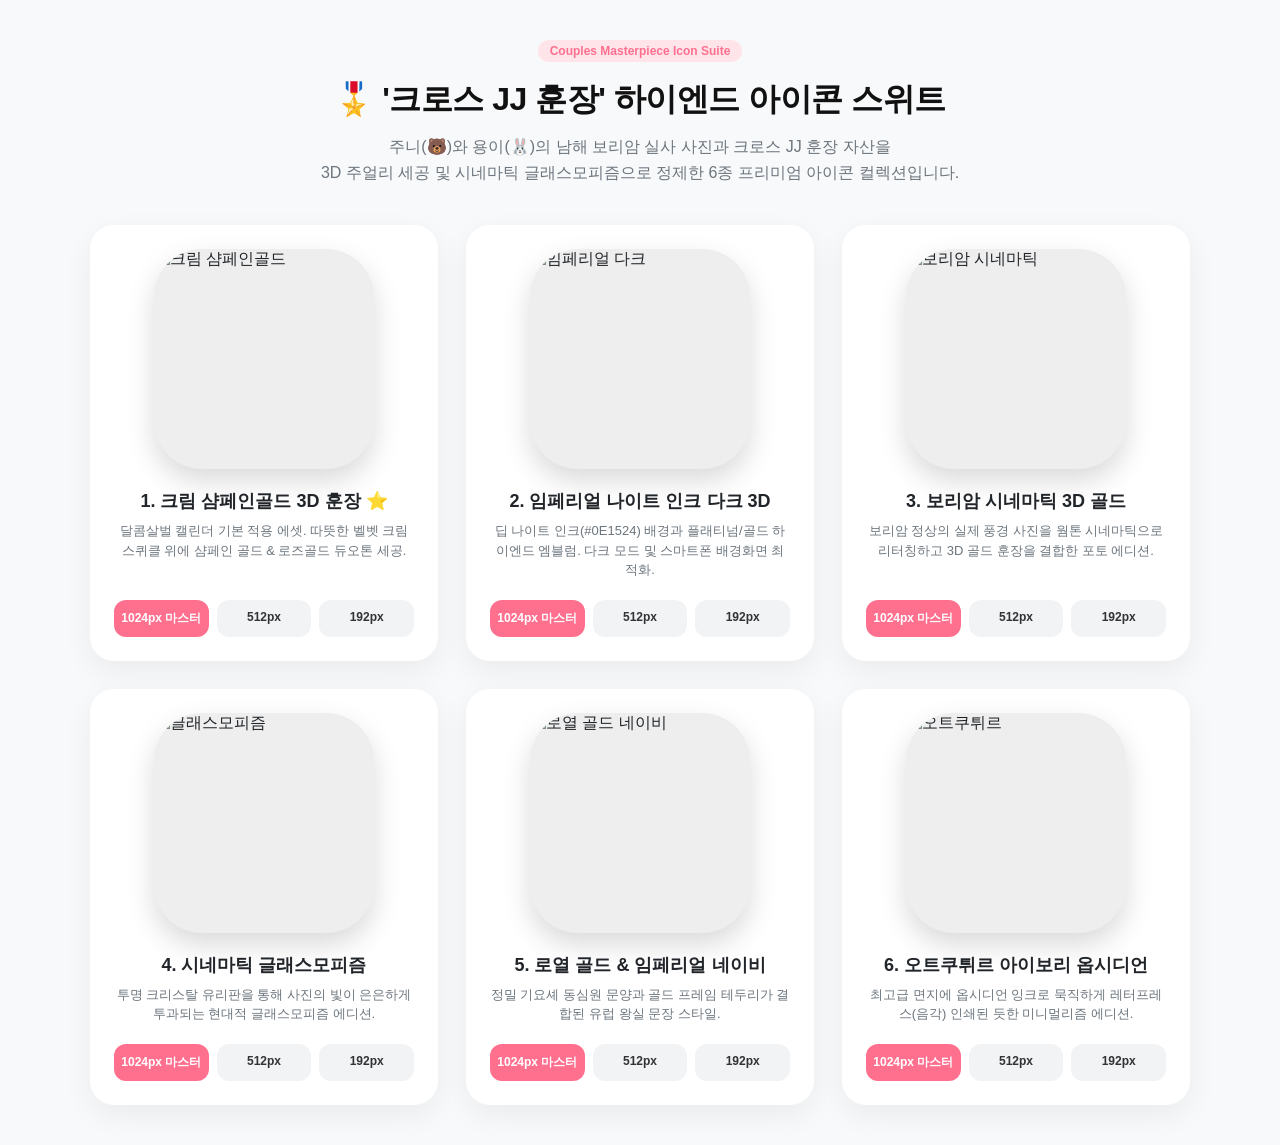
==== 아이콘_가이드_및_미리보기.html @ b45ea466 "feat: Add full curated icon suite download package and visual catalog" ====
<!DOCTYPE html>
<html lang="ko">
<head>
  <meta charset="UTF-8">
  <title>달콤살벌 캘린더 정제 아이콘 스위트 카탈로그</title>
  <style>
    :root {
      --bg: #F8F9FA;
      --card-bg: #FFFFFF;
      --text: #212529;
      --sub: #6C757D;
      --primary: #FF708F;
      --gold: #D4AF37;
    }
    * { box-sizing: border-box; margin: 0; padding: 0; }
    body {
      font-family: -apple-system, BlinkMacSystemFont, 'Segoe UI', Roboto, sans-serif;
      background: var(--bg);
      color: var(--text);
      padding: 40px 20px;
      display: flex;
      flex-direction: column;
      align-items: center;
    }
    .header {
      text-align: center;
      max-width: 800px;
      margin-bottom: 40px;
    }
    .header h1 {
      font-size: 32px;
      font-weight: 800;
      color: #111;
      margin-bottom: 12px;
      letter-spacing: -0.5px;
    }
    .header p {
      font-size: 16px;
      color: var(--sub);
      line-height: 1.6;
    }
    .badge {
      display: inline-block;
      background: #FFE4EA;
      color: var(--primary);
      font-size: 12px;
      font-weight: 700;
      padding: 4px 12px;
      border-radius: 20px;
      margin-bottom: 16px;
    }
    .grid {
      display: grid;
      grid-template-columns: repeat(auto-fit, minmax(320px, 1fr));
      gap: 28px;
      max-width: 1100px;
      width: 100%;
    }
    .card {
      background: var(--card-bg);
      border-radius: 24px;
      padding: 24px;
      box-shadow: 0 10px 30px rgba(0,0,0,0.06);
      display: flex;
      flex-direction: column;
      align-items: center;
      transition: transform 0.2s, box-shadow 0.2s;
    }
    .card:hover {
      transform: translateY(-4px);
      box-shadow: 0 16px 40px rgba(0,0,0,0.1);
    }
    .img-wrap {
      width: 220px;
      height: 220px;
      border-radius: 48px;
      overflow: hidden;
      margin-bottom: 20px;
      box-shadow: 0 12px 28px rgba(0,0,0,0.15);
      background: #eee;
    }
    .img-wrap img {
      width: 100%;
      height: 100%;
      object-fit: cover;
      display: block;
    }
    .card-title {
      font-size: 18px;
      font-weight: 700;
      margin-bottom: 8px;
      text-align: center;
    }
    .card-desc {
      font-size: 13px;
      color: var(--sub);
      text-align: center;
      line-height: 1.5;
      margin-bottom: 20px;
      flex: 1;
    }
    .download-btns {
      display: flex;
      gap: 8px;
      width: 100%;
    }
    .dl-btn {
      flex: 1;
      padding: 10px 0;
      border-radius: 12px;
      font-size: 12px;
      font-weight: 700;
      text-align: center;
      text-decoration: none;
      background: #F1F3F5;
      color: #333;
      transition: background 0.15s;
    }
    .dl-btn:hover {
      background: #E9ECEF;
    }
    .dl-btn.primary {
      background: var(--primary);
      color: white;
    }
    .dl-btn.primary:hover {
      background: #E64C6D;
    }
  </style>
</head>
<body>

  <div class="header">
    <span class="badge">Couples Masterpiece Icon Suite</span>
    <h1>🎖️ '크로스 JJ 훈장' 하이엔드 아이콘 스위트</h1>
    <p>주니(🐻)와 용이(🐰)의 남해 보리암 실사 사진과 크로스 JJ 훈장 자산을<br/>3D 주얼리 세공 및 시네마틱 글래스모피즘으로 정제한 6종 프리미엄 아이콘 컬렉션입니다.</p>
  </div>

  <div class="grid">
    <!-- Card 1 -->
    <div class="card">
      <div class="img-wrap">
        <img src="02_앱아이콘_512px/1_크림_샴페인골드_3D훈장_512.png" alt="크림 샴페인골드">
      </div>
      <div class="card-title">1. 크림 샴페인골드 3D 훈장 ⭐</div>
      <div class="card-desc">달콤살벌 캘린더 기본 적용 에셋. 따뜻한 벨벳 크림 스퀴클 위에 샴페인 골드 & 로즈골드 듀오톤 세공.</div>
      <div class="download-btns">
        <a class="dl-btn primary" href="01_마스터_1024px/1_크림_샴페인골드_3D훈장_1024.png" download>1024px 마스터</a>
        <a class="dl-btn" href="02_앱아이콘_512px/1_크림_샴페인골드_3D훈장_512.png" download>512px</a>
        <a class="dl-btn" href="03_모바일_파비콘_192px/1_크림_샴페인골드_3D훈장_192.png" download>192px</a>
      </div>
    </div>

    <!-- Card 2 -->
    <div class="card">
      <div class="img-wrap">
        <img src="02_앱아이콘_512px/2_임페리얼_다크_3D훈장_512.png" alt="임페리얼 다크">
      </div>
      <div class="card-title">2. 임페리얼 나이트 인크 다크 3D</div>
      <div class="card-desc">딥 나이트 인크(#0E1524) 배경과 플래티넘/골드 하이엔드 엠블럼. 다크 모드 및 스마트폰 배경화면 최적화.</div>
      <div class="download-btns">
        <a class="dl-btn primary" href="01_마스터_1024px/2_임페리얼_다크_3D훈장_1024.png" download>1024px 마스터</a>
        <a class="dl-btn" href="02_앱아이콘_512px/2_임페리얼_다크_3D훈장_512.png" download>512px</a>
        <a class="dl-btn" href="03_모바일_파비콘_192px/2_임페리얼_다크_3D훈장_192.png" download>192px</a>
      </div>
    </div>

    <!-- Card 3 -->
    <div class="card">
      <div class="img-wrap">
        <img src="02_앱아이콘_512px/3_보리암_시네마틱_3D골드_512.png" alt="보리암 시네마틱">
      </div>
      <div class="card-title">3. 보리암 시네마틱 3D 골드</div>
      <div class="card-desc">보리암 정상의 실제 풍경 사진을 웜톤 시네마틱으로 리터칭하고 3D 골드 훈장을 결합한 포토 에디션.</div>
      <div class="download-btns">
        <a class="dl-btn primary" href="01_마스터_1024px/3_보리암_시네마틱_3D골드_1024.png" download>1024px 마스터</a>
        <a class="dl-btn" href="02_앱아이콘_512px/3_보리암_시네마틱_3D골드_512.png" download>512px</a>
        <a class="dl-btn" href="03_모바일_파비콘_192px/3_보리암_시네마틱_3D골드_192.png" download>192px</a>
      </div>
    </div>

    <!-- Card 4 -->
    <div class="card">
      <div class="img-wrap">
        <img src="02_앱아이콘_512px/4_시네마틱_글래스모피즘_512.png" alt="글래스모피즘">
      </div>
      <div class="card-title">4. 시네마틱 글래스모피즘</div>
      <div class="card-desc">투명 크리스탈 유리판을 통해 사진의 빛이 은은하게 투과되는 현대적 글래스모피즘 에디션.</div>
      <div class="download-btns">
        <a class="dl-btn primary" href="01_마스터_1024px/4_시네마틱_글래스모피즘_1024.png" download>1024px 마스터</a>
        <a class="dl-btn" href="02_앱아이콘_512px/4_시네마틱_글래스모피즘_512.png" download>512px</a>
        <a class="dl-btn" href="03_모바일_파비콘_192px/4_시네마틱_글래스모피즘_192.png" download>192px</a>
      </div>
    </div>

    <!-- Card 5 -->
    <div class="card">
      <div class="img-wrap">
        <img src="02_앱아이콘_512px/5_로열_골드_임페리얼네이비_512.png" alt="로열 골드 네이비">
      </div>
      <div class="card-title">5. 로열 골드 & 임페리얼 네이비</div>
      <div class="card-desc">정밀 기요셰 동심원 문양과 골드 프레임 테두리가 결합된 유럽 왕실 문장 스타일.</div>
      <div class="download-btns">
        <a class="dl-btn primary" href="01_마스터_1024px/5_로열_골드_임페리얼네이비_1024.png" download>1024px 마스터</a>
        <a class="dl-btn" href="02_앱아이콘_512px/5_로열_골드_임페리얼네이비_512.png" download>512px</a>
        <a class="dl-btn" href="03_모바일_파비콘_192px/5_로열_골드_임페리얼네이비_192.png" download>192px</a>
      </div>
    </div>

    <!-- Card 6 -->
    <div class="card">
      <div class="img-wrap">
        <img src="02_앱아이콘_512px/6_오트쿠튀르_아이보리_옵시디언_512.png" alt="오트쿠튀르">
      </div>
      <div class="card-title">6. 오트쿠튀르 아이보리 옵시디언</div>
      <div class="card-desc">최고급 면지에 옵시디언 잉크로 묵직하게 레터프레스(음각) 인쇄된 듯한 미니멀리즘 에디션.</div>
      <div class="download-btns">
        <a class="dl-btn primary" href="01_마스터_1024px/6_오트쿠튀르_아이보리_옵시디언_1024.png" download>1024px 마스터</a>
        <a class="dl-btn" href="02_앱아이콘_512px/6_오트쿠튀르_아이보리_옵시디언_512.png" download>512px</a>
        <a class="dl-btn" href="03_모바일_파비콘_192px/6_오트쿠튀르_아이보리_옵시디언_192.png" download>192px</a>
      </div>
    </div>
  </div>

</body>
</html>
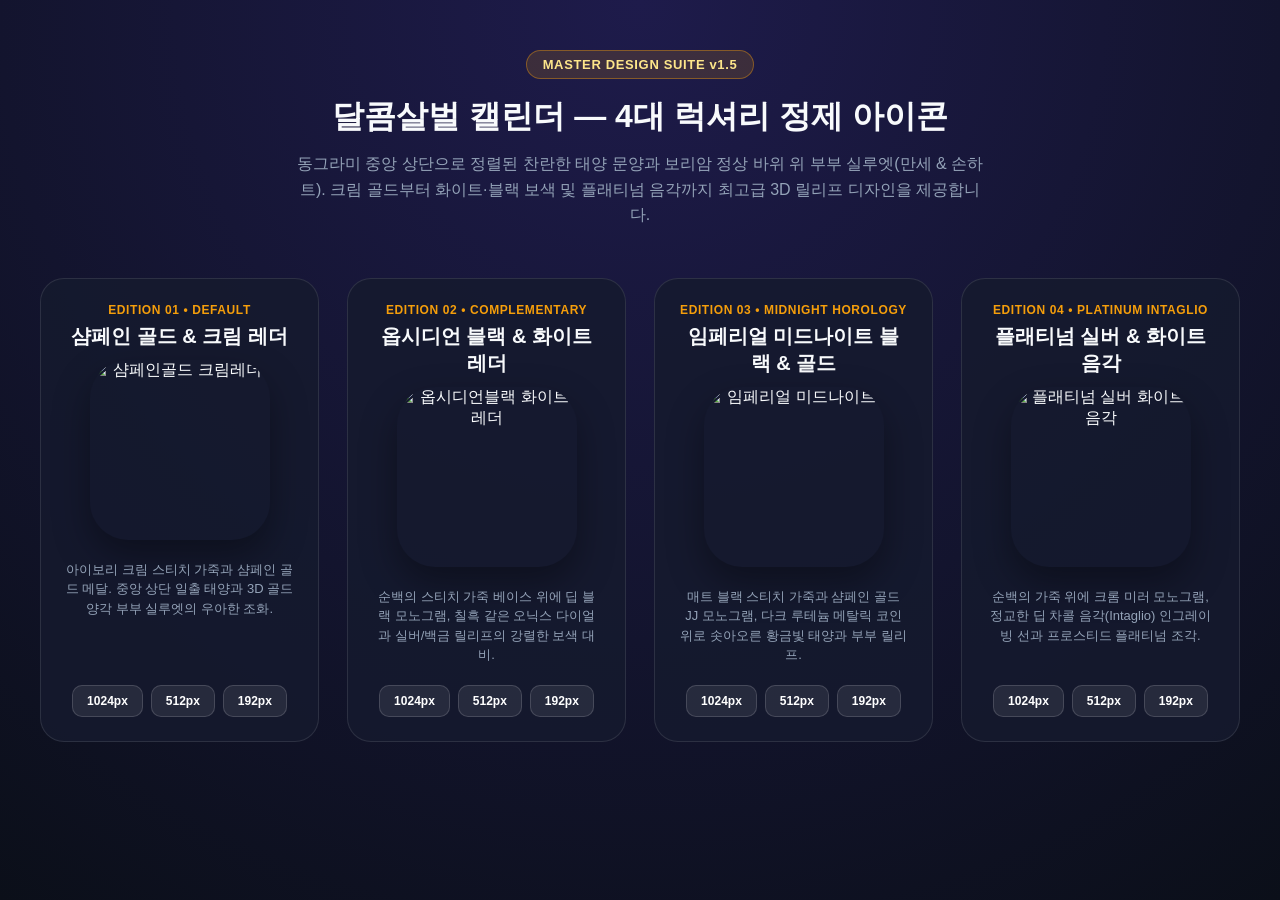
==== commit 7e7572a8: "feat: Add Spouse Latest Note Alert Card on main calendar view with 1-click role toggler and quick re" ====
--- a/아이콘_가이드_및_미리보기.html
+++ b/아이콘_가이드_및_미리보기.html
@@ -2,225 +2,153 @@
 <html lang="ko">
 <head>
   <meta charset="UTF-8">
-  <title>달콤살벌 캘린더 정제 아이콘 스위트 카탈로그</title>
+  <meta name="viewport" content="width=device-width, initial-scale=1.0">
+  <title>달콤살벌 캘린더 — 3D 럭셔리 정제 아이콘 컬렉션 (v1.5 중앙태양 & 보색 에디션)</title>
   <style>
     :root {
-      --bg: #F8F9FA;
-      --card-bg: #FFFFFF;
-      --text: #212529;
-      --sub: #6C757D;
-      --primary: #FF708F;
-      --gold: #D4AF37;
+      --bg: #0B0F19;
+      --card-bg: rgba(22, 27, 46, 0.85);
+      --text: #F8FAFC;
+      --sub: #94A3B8;
+      --gold: #F59E0B;
+      --gold-light: #FDE68A;
+      --border: rgba(255, 255, 255, 0.1);
     }
     * { box-sizing: border-box; margin: 0; padding: 0; }
     body {
-      font-family: -apple-system, BlinkMacSystemFont, 'Segoe UI', Roboto, sans-serif;
-      background: var(--bg);
+      font-family: -apple-system, BlinkMacSystemFont, 'Pretendard', sans-serif;
+      background: radial-gradient(circle at top, #1E1B4B 0%, #0B0F19 100%);
       color: var(--text);
-      padding: 40px 20px;
+      padding: 50px 20px;
+      min-height: 100vh;
+    }
+    .container { max-width: 1200px; margin: 0 auto; }
+    header { text-align: center; margin-bottom: 50px; }
+    .badge {
+      display: inline-block;
+      padding: 6px 16px;
+      background: rgba(245, 158, 11, 0.15);
+      border: 1px solid rgba(245, 158, 11, 0.4);
+      color: var(--gold-light);
+      border-radius: 9999px;
+      font-size: 13px;
+      font-weight: 700;
+      letter-spacing: 0.05em;
+      margin-bottom: 16px;
+    }
+    h1 { font-size: 32px; font-weight: 800; margin-bottom: 12px; }
+    p.desc { font-size: 16px; color: var(--sub); max-width: 700px; margin: 0 auto; line-height: 1.6; }
+    .grid {
+      display: grid;
+      grid-template-columns: repeat(auto-fit, minmax(270px, 1fr));
+      gap: 28px;
+    }
+    .card {
+      background: var(--card-bg);
+      border: 1px solid var(--border);
+      border-radius: 24px;
+      padding: 24px;
+      text-align: center;
+      transition: transform 0.3s cubic-bezier(0.16, 1, 0.3, 1), box-shadow 0.3s;
       display: flex;
       flex-direction: column;
       align-items: center;
     }
-    .header {
-      text-align: center;
-      max-width: 800px;
-      margin-bottom: 40px;
+    .card:hover {
+      transform: translateY(-8px);
+      box-shadow: 0 20px 40px rgba(0, 0, 0, 0.5);
+      border-color: rgba(245, 158, 11, 0.4);
     }
-    .header h1 {
-      font-size: 32px;
-      font-weight: 800;
-      color: #111;
-      margin-bottom: 12px;
-      letter-spacing: -0.5px;
+    .icon-preview {
+      width: 180px;
+      height: 180px;
+      border-radius: 38px;
+      box-shadow: 0 16px 36px rgba(0,0,0,0.35);
+      margin-bottom: 20px;
+      object-fit: cover;
     }
-    .header p {
-      font-size: 16px;
-      color: var(--sub);
-      line-height: 1.6;
-    }
-    .badge {
-      display: inline-block;
-      background: #FFE4EA;
-      color: var(--primary);
+    .edition-tag {
       font-size: 12px;
       font-weight: 700;
-      padding: 4px 12px;
-      border-radius: 20px;
-      margin-bottom: 16px;
+      color: var(--gold);
+      text-transform: uppercase;
+      letter-spacing: 0.05em;
+      margin-bottom: 6px;
     }
-    .grid {
-      display: grid;
-      grid-template-columns: repeat(auto-fit, minmax(320px, 1fr));
-      gap: 28px;
-      max-width: 1100px;
-      width: 100%;
+    .edition-title { font-size: 20px; font-weight: 700; margin-bottom: 10px; }
+    .edition-desc { font-size: 13px; color: var(--sub); line-height: 1.5; margin-bottom: 20px; flex-grow: 1; }
+    .download-group { display: flex; gap: 8px; width: 100%; justify-content: center; flex-wrap: wrap; }
+    .dl-btn {
+      padding: 8px 14px;
+      background: rgba(255, 255, 255, 0.08);
+      border: 1px solid rgba(255, 255, 255, 0.15);
+      color: #FFF;
+      border-radius: 10px;
+      font-size: 12px;
+      font-weight: 600;
+      text-decoration: none;
+      transition: background 0.2s;
     }
-    .card {
-      background: var(--card-bg);
-      border-radius: 24px;
-      padding: 24px;
-      box-shadow: 0 10px 30px rgba(0,0,0,0.06);
-      display: flex;
-      flex-direction: column;
-      align-items: center;
-      transition: transform 0.2s, box-shadow 0.2s;
-    }
-    .card:hover {
-      transform: translateY(-4px);
-      box-shadow: 0 16px 40px rgba(0,0,0,0.1);
-    }
-    .img-wrap {
-      width: 220px;
-      height: 220px;
-      border-radius: 48px;
-      overflow: hidden;
-      margin-bottom: 20px;
-      box-shadow: 0 12px 28px rgba(0,0,0,0.15);
-      background: #eee;
-    }
-    .img-wrap img {
-      width: 100%;
-      height: 100%;
-      object-fit: cover;
-      display: block;
-    }
-    .card-title {
-      font-size: 18px;
-      font-weight: 700;
-      margin-bottom: 8px;
-      text-align: center;
-    }
-    .card-desc {
-      font-size: 13px;
-      color: var(--sub);
-      text-align: center;
-      line-height: 1.5;
-      margin-bottom: 20px;
-      flex: 1;
-    }
-    .download-btns {
-      display: flex;
-      gap: 8px;
-      width: 100%;
-    }
-    .dl-btn {
-      flex: 1;
-      padding: 10px 0;
-      border-radius: 12px;
-      font-size: 12px;
-      font-weight: 700;
-      text-align: center;
-      text-decoration: none;
-      background: #F1F3F5;
-      color: #333;
-      transition: background 0.15s;
-    }
-    .dl-btn:hover {
-      background: #E9ECEF;
-    }
-    .dl-btn.primary {
-      background: var(--primary);
-      color: white;
-    }
-    .dl-btn.primary:hover {
-      background: #E64C6D;
-    }
+    .dl-btn:hover { background: rgba(245, 158, 11, 0.3); border-color: var(--gold); }
   </style>
 </head>
 <body>
+  <div class="container">
+    <header>
+      <div class="badge">MASTER DESIGN SUITE v1.5</div>
+      <h1>달콤살벌 캘린더 — 4대 럭셔리 정제 아이콘</h1>
+      <p class="desc">동그라미 중앙 상단으로 정렬된 찬란한 태양 문양과 보리암 정상 바위 위 부부 실루엣(만세 & 손하트). 크림 골드부터 화이트·블랙 보색 및 플래티넘 음각까지 최고급 3D 릴리프 디자인을 제공합니다.</p>
+    </header>
+    
+    <div class="grid">
+      <div class="card">
+        <div class="edition-tag">EDITION 01 • DEFAULT</div>
+        <h2 class="edition-title">샴페인 골드 & 크림 레더</h2>
+        <img class="icon-preview" src="02_앱아이콘_512px/1_샴페인골드_크림레더_중앙태양_512.png" alt="샴페인골드 크림레더">
+        <p class="edition-desc">아이보리 크림 스티치 가죽과 샴페인 골드 메달. 중앙 상단 일출 태양과 3D 골드 양각 부부 실루엣의 우아한 조화.</p>
+        <div class="download-group">
+          <a class="dl-btn" href="01_마스터_1024px/1_샴페인골드_크림레더_중앙태양_1024.png" download>1024px</a>
+          <a class="dl-btn" href="02_앱아이콘_512px/1_샴페인골드_크림레더_중앙태양_512.png" download>512px</a>
+          <a class="dl-btn" href="03_모바일_파비콘_192px/1_샴페인골드_크림레더_중앙태양_192.png" download>192px</a>
+        </div>
+      </div>
 
-  <div class="header">
-    <span class="badge">Couples Masterpiece Icon Suite</span>
-    <h1>🎖️ '크로스 JJ 훈장' 하이엔드 아이콘 스위트</h1>
-    <p>주니(🐻)와 용이(🐰)의 남해 보리암 실사 사진과 크로스 JJ 훈장 자산을<br/>3D 주얼리 세공 및 시네마틱 글래스모피즘으로 정제한 6종 프리미엄 아이콘 컬렉션입니다.</p>
-  </div>
+      <div class="card">
+        <div class="edition-tag">EDITION 02 • COMPLEMENTARY</div>
+        <h2 class="edition-title">옵시디언 블랙 & 화이트 레더</h2>
+        <img class="icon-preview" src="02_앱아이콘_512px/2_옵시디언블랙_화이트레더_보색_512.png" alt="옵시디언블랙 화이트레더">
+        <p class="edition-desc">순백의 스티치 가죽 베이스 위에 딥 블랙 모노그램, 칠흑 같은 오닉스 다이얼과 실버/백금 릴리프의 강렬한 보색 대비.</p>
+        <div class="download-group">
+          <a class="dl-btn" href="01_마스터_1024px/2_옵시디언블랙_화이트레더_보색_1024.png" download>1024px</a>
+          <a class="dl-btn" href="02_앱아이콘_512px/2_옵시디언블랙_화이트레더_보색_512.png" download>512px</a>
+          <a class="dl-btn" href="03_모바일_파비콘_192px/2_옵시디언블랙_화이트레더_보색_192.png" download>192px</a>
+        </div>
+      </div>
 
-  <div class="grid">
-    <!-- Card 1 -->
-    <div class="card">
-      <div class="img-wrap">
-        <img src="02_앱아이콘_512px/1_크림_샴페인골드_3D훈장_512.png" alt="크림 샴페인골드">
+      <div class="card">
+        <div class="edition-tag">EDITION 03 • MIDNIGHT HOROLOGY</div>
+        <h2 class="edition-title">임페리얼 미드나이트 블랙 & 골드</h2>
+        <img class="icon-preview" src="02_앱아이콘_512px/3_임페리얼미드나이트_블랙골드_512.png" alt="임페리얼 미드나이트">
+        <p class="edition-desc">매트 블랙 스티치 가죽과 샴페인 골드 JJ 모노그램, 다크 루테늄 메탈릭 코인 위로 솟아오른 황금빛 태양과 부부 릴리프.</p>
+        <div class="download-group">
+          <a class="dl-btn" href="01_마스터_1024px/3_임페리얼미드나이트_블랙골드_1024.png" download>1024px</a>
+          <a class="dl-btn" href="02_앱아이콘_512px/3_임페리얼미드나이트_블랙골드_512.png" download>512px</a>
+          <a class="dl-btn" href="03_모바일_파비콘_192px/3_임페리얼미드나이트_블랙골드_192.png" download>192px</a>
+        </div>
       </div>
-      <div class="card-title">1. 크림 샴페인골드 3D 훈장 ⭐</div>
-      <div class="card-desc">달콤살벌 캘린더 기본 적용 에셋. 따뜻한 벨벳 크림 스퀴클 위에 샴페인 골드 & 로즈골드 듀오톤 세공.</div>
-      <div class="download-btns">
-        <a class="dl-btn primary" href="01_마스터_1024px/1_크림_샴페인골드_3D훈장_1024.png" download>1024px 마스터</a>
-        <a class="dl-btn" href="02_앱아이콘_512px/1_크림_샴페인골드_3D훈장_512.png" download>512px</a>
-        <a class="dl-btn" href="03_모바일_파비콘_192px/1_크림_샴페인골드_3D훈장_192.png" download>192px</a>
-      </div>
-    </div>
 
-    <!-- Card 2 -->
-    <div class="card">
-      <div class="img-wrap">
-        <img src="02_앱아이콘_512px/2_임페리얼_다크_3D훈장_512.png" alt="임페리얼 다크">
-      </div>
-      <div class="card-title">2. 임페리얼 나이트 인크 다크 3D</div>
-      <div class="card-desc">딥 나이트 인크(#0E1524) 배경과 플래티넘/골드 하이엔드 엠블럼. 다크 모드 및 스마트폰 배경화면 최적화.</div>
-      <div class="download-btns">
-        <a class="dl-btn primary" href="01_마스터_1024px/2_임페리얼_다크_3D훈장_1024.png" download>1024px 마스터</a>
-        <a class="dl-btn" href="02_앱아이콘_512px/2_임페리얼_다크_3D훈장_512.png" download>512px</a>
-        <a class="dl-btn" href="03_모바일_파비콘_192px/2_임페리얼_다크_3D훈장_192.png" download>192px</a>
-      </div>
-    </div>
-
-    <!-- Card 3 -->
-    <div class="card">
-      <div class="img-wrap">
-        <img src="02_앱아이콘_512px/3_보리암_시네마틱_3D골드_512.png" alt="보리암 시네마틱">
-      </div>
-      <div class="card-title">3. 보리암 시네마틱 3D 골드</div>
-      <div class="card-desc">보리암 정상의 실제 풍경 사진을 웜톤 시네마틱으로 리터칭하고 3D 골드 훈장을 결합한 포토 에디션.</div>
-      <div class="download-btns">
-        <a class="dl-btn primary" href="01_마스터_1024px/3_보리암_시네마틱_3D골드_1024.png" download>1024px 마스터</a>
-        <a class="dl-btn" href="02_앱아이콘_512px/3_보리암_시네마틱_3D골드_512.png" download>512px</a>
-        <a class="dl-btn" href="03_모바일_파비콘_192px/3_보리암_시네마틱_3D골드_192.png" download>192px</a>
-      </div>
-    </div>
-
-    <!-- Card 4 -->
-    <div class="card">
-      <div class="img-wrap">
-        <img src="02_앱아이콘_512px/4_시네마틱_글래스모피즘_512.png" alt="글래스모피즘">
-      </div>
-      <div class="card-title">4. 시네마틱 글래스모피즘</div>
-      <div class="card-desc">투명 크리스탈 유리판을 통해 사진의 빛이 은은하게 투과되는 현대적 글래스모피즘 에디션.</div>
-      <div class="download-btns">
-        <a class="dl-btn primary" href="01_마스터_1024px/4_시네마틱_글래스모피즘_1024.png" download>1024px 마스터</a>
-        <a class="dl-btn" href="02_앱아이콘_512px/4_시네마틱_글래스모피즘_512.png" download>512px</a>
-        <a class="dl-btn" href="03_모바일_파비콘_192px/4_시네마틱_글래스모피즘_192.png" download>192px</a>
-      </div>
-    </div>
-
-    <!-- Card 5 -->
-    <div class="card">
-      <div class="img-wrap">
-        <img src="02_앱아이콘_512px/5_로열_골드_임페리얼네이비_512.png" alt="로열 골드 네이비">
-      </div>
-      <div class="card-title">5. 로열 골드 & 임페리얼 네이비</div>
-      <div class="card-desc">정밀 기요셰 동심원 문양과 골드 프레임 테두리가 결합된 유럽 왕실 문장 스타일.</div>
-      <div class="download-btns">
-        <a class="dl-btn primary" href="01_마스터_1024px/5_로열_골드_임페리얼네이비_1024.png" download>1024px 마스터</a>
-        <a class="dl-btn" href="02_앱아이콘_512px/5_로열_골드_임페리얼네이비_512.png" download>512px</a>
-        <a class="dl-btn" href="03_모바일_파비콘_192px/5_로열_골드_임페리얼네이비_192.png" download>192px</a>
-      </div>
-    </div>
-
-    <!-- Card 6 -->
-    <div class="card">
-      <div class="img-wrap">
-        <img src="02_앱아이콘_512px/6_오트쿠튀르_아이보리_옵시디언_512.png" alt="오트쿠튀르">
-      </div>
-      <div class="card-title">6. 오트쿠튀르 아이보리 옵시디언</div>
-      <div class="card-desc">최고급 면지에 옵시디언 잉크로 묵직하게 레터프레스(음각) 인쇄된 듯한 미니멀리즘 에디션.</div>
-      <div class="download-btns">
-        <a class="dl-btn primary" href="01_마스터_1024px/6_오트쿠튀르_아이보리_옵시디언_1024.png" download>1024px 마스터</a>
-        <a class="dl-btn" href="02_앱아이콘_512px/6_오트쿠튀르_아이보리_옵시디언_512.png" download>512px</a>
-        <a class="dl-btn" href="03_모바일_파비콘_192px/6_오트쿠튀르_아이보리_옵시디언_192.png" download>192px</a>
+      <div class="card">
+        <div class="edition-tag">EDITION 04 • PLATINUM INTAGLIO</div>
+        <h2 class="edition-title">플래티넘 실버 & 화이트 음각</h2>
+        <img class="icon-preview" src="02_앱아이콘_512px/4_플래티넘실버_화이트음각_512.png" alt="플래티넘 실버 화이트 음각">
+        <p class="edition-desc">순백의 가죽 위에 크롬 미러 모노그램, 정교한 딥 차콜 음각(Intaglio) 인그레이빙 선과 프로스티드 플래티넘 조각.</p>
+        <div class="download-group">
+          <a class="dl-btn" href="01_마스터_1024px/4_플래티넘실버_화이트음각_1024.png" download>1024px</a>
+          <a class="dl-btn" href="02_앱아이콘_512px/4_플래티넘실버_화이트음각_512.png" download>512px</a>
+          <a class="dl-btn" href="03_모바일_파비콘_192px/4_플래티넘실버_화이트음각_192.png" download>192px</a>
+        </div>
       </div>
     </div>
   </div>
-
 </body>
 </html>
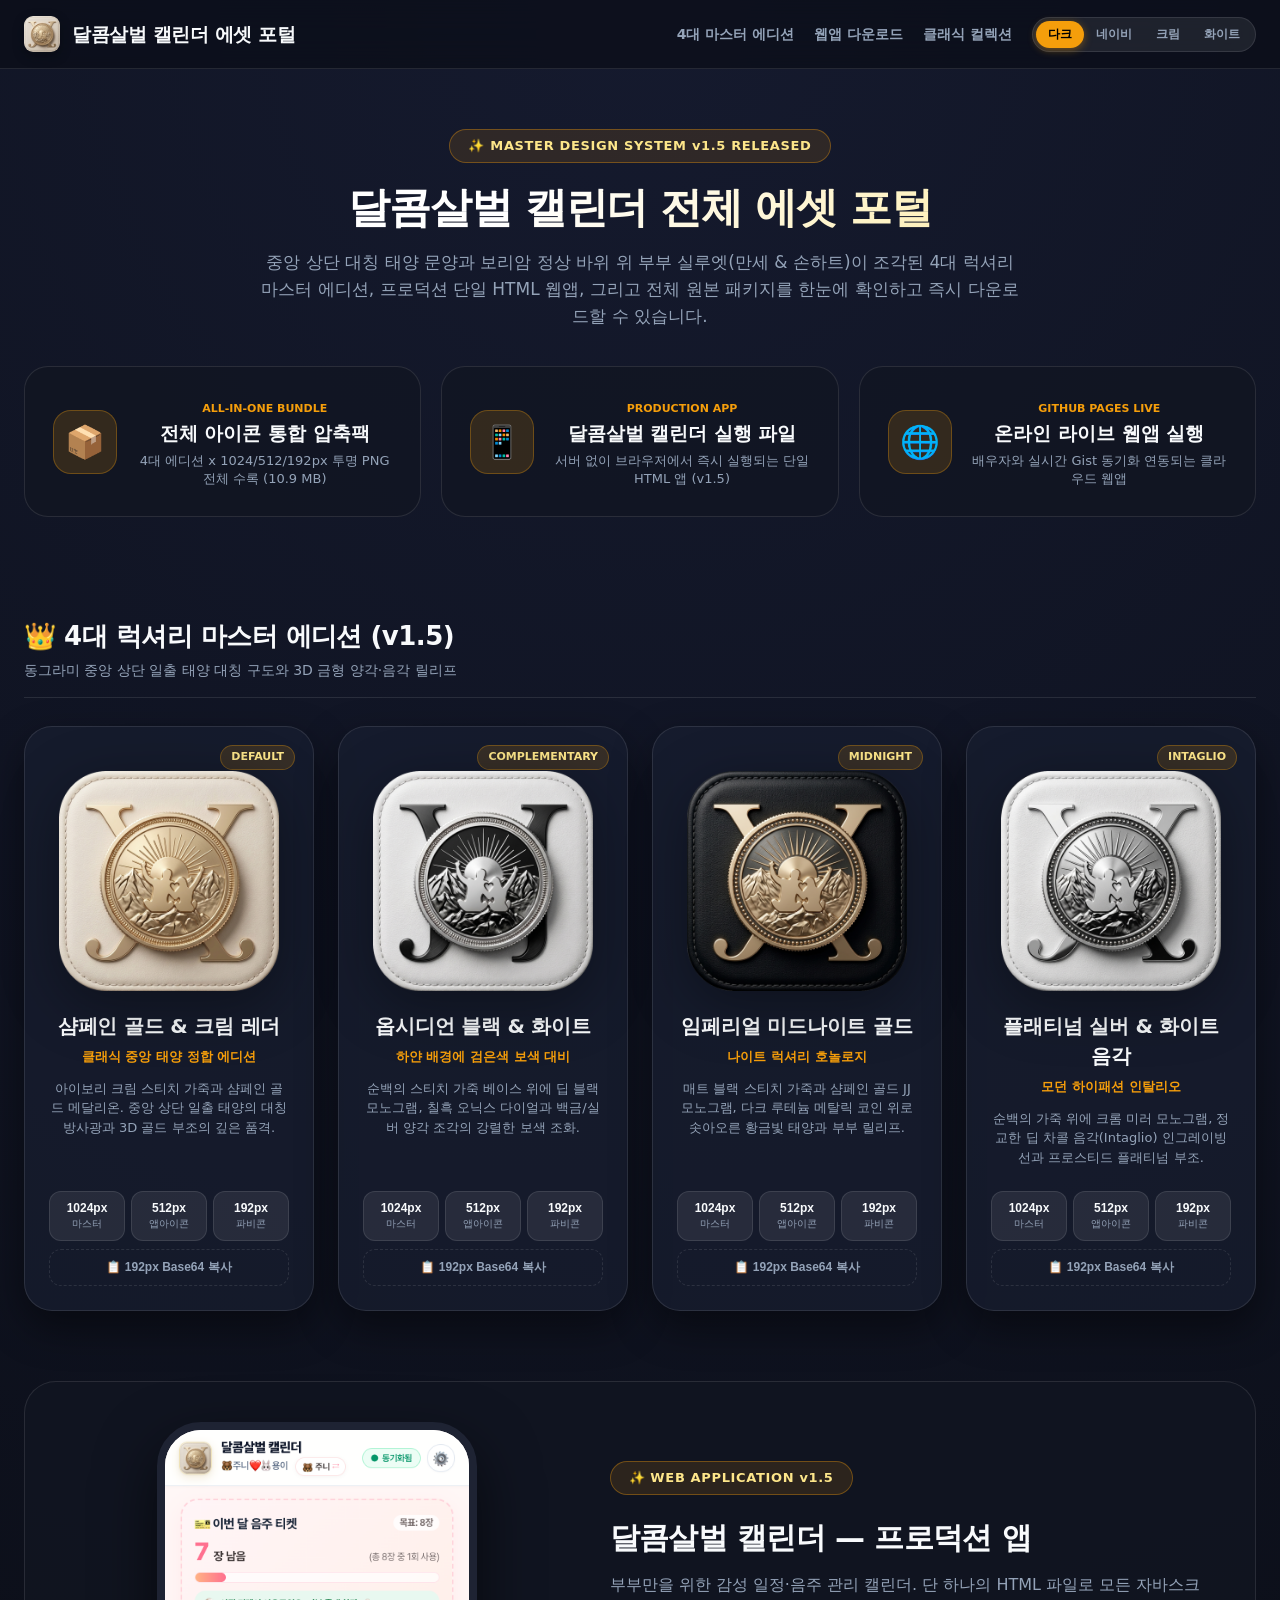
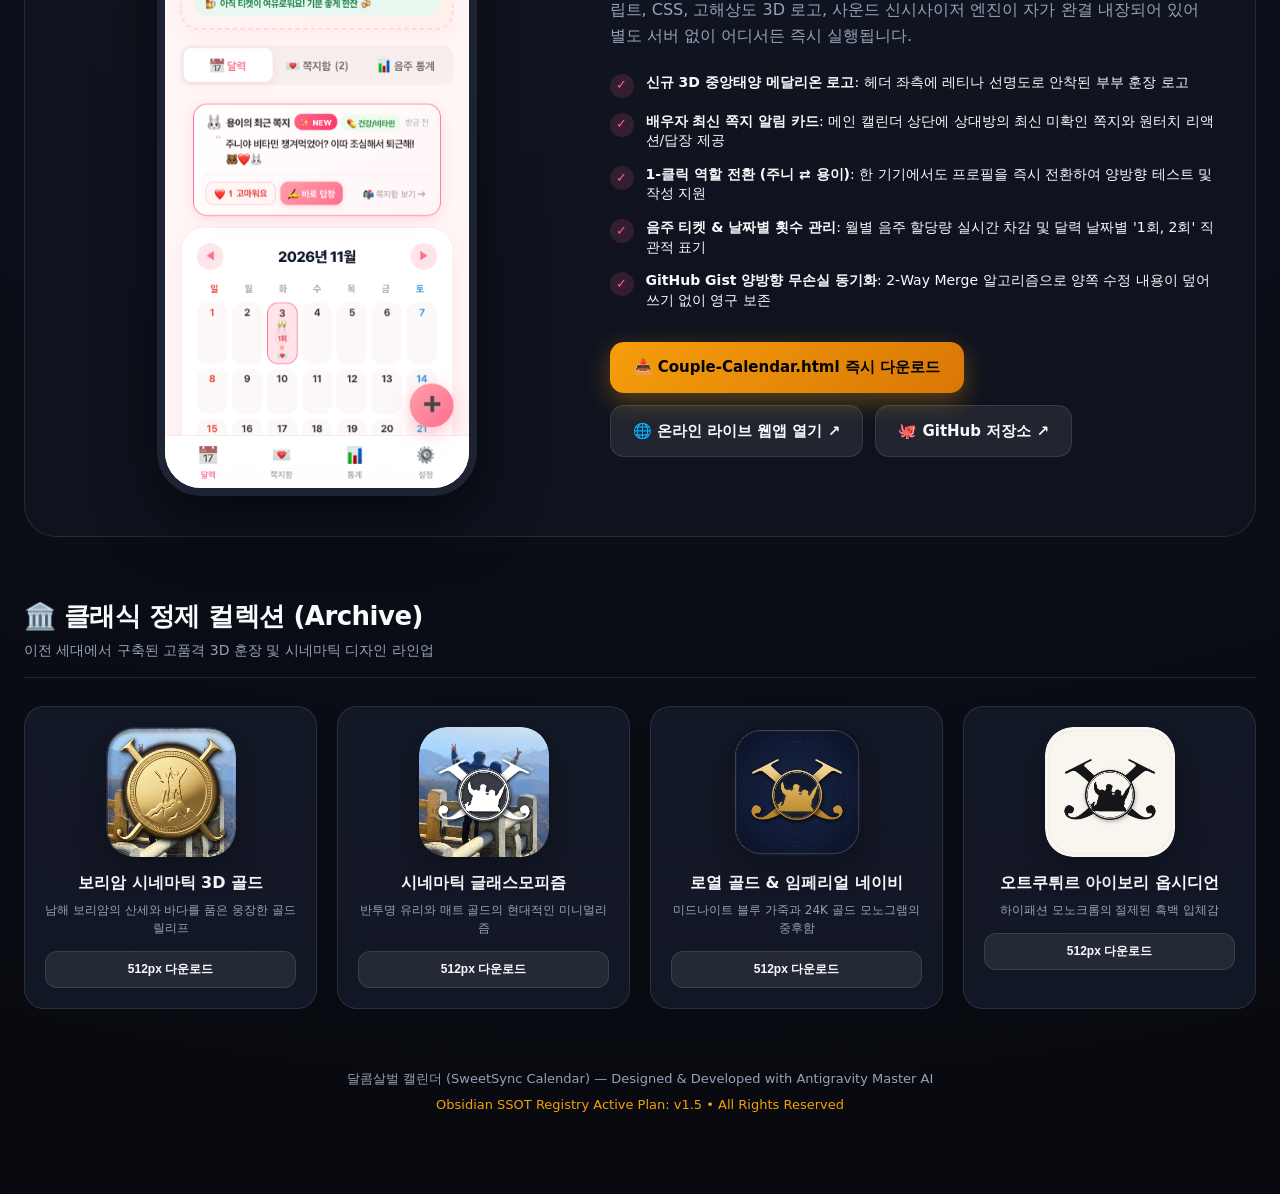
==== commit 28e97cc9: "feat: Add All-in-One Master Asset & Design Portal HTML showcase" ====
--- a/아이콘_가이드_및_미리보기.html
+++ b/아이콘_가이드_및_미리보기.html
@@ -3,152 +3,988 @@
 <head>
   <meta charset="UTF-8">
   <meta name="viewport" content="width=device-width, initial-scale=1.0">
-  <title>달콤살벌 캘린더 — 3D 럭셔리 정제 아이콘 컬렉션 (v1.5 중앙태양 & 보색 에디션)</title>
+  <title>달콤살벌 캘린더 — 전체 에셋 & 디자인 올인원 포털</title>
+  <link rel="stylesheet" as="style" crossorigin href="https://cdn.jsdelivr.net/gh/orioncactus/pretendard@v1.3.9/dist/web/static/pretendard.min.css" />
   <style>
     :root {
-      --bg: #0B0F19;
-      --card-bg: rgba(22, 27, 46, 0.85);
-      --text: #F8FAFC;
-      --sub: #94A3B8;
-      --gold: #F59E0B;
+      --font-sans: 'Pretendard', -apple-system, BlinkMacSystemFont, system-ui, Roboto, sans-serif;
+      --bg-dark: #07090E;
+      --bg-surface: rgba(18, 22, 34, 0.75);
+      --bg-card: rgba(26, 32, 50, 0.65);
+      --border-color: rgba(255, 255, 255, 0.1);
+      --border-hover: rgba(245, 158, 11, 0.4);
+      --text-main: #F8FAFC;
+      --text-sub: #94A3B8;
+      --gold-primary: #F59E0B;
       --gold-light: #FDE68A;
-      --border: rgba(255, 255, 255, 0.1);
-    }
+      --gold-dark: #B45309;
+      --pink-primary: #FF5E8A;
+      --cyan-accent: #38BDF8;
+      --shadow-card: 0 16px 40px rgba(0, 0, 0, 0.45);
+      --shadow-hover: 0 24px 60px rgba(245, 158, 11, 0.25);
+    }
+
+    /* THEME OVERRIDES */
+    body.theme-midnight { background: radial-gradient(circle at 50% 0%, #171B30 0%, #07090E 100%); }
+    body.theme-ivory {
+      --bg-dark: #F7F5EE;
+      --bg-surface: rgba(255, 255, 255, 0.85);
+      --bg-card: #FFFFFF;
+      --border-color: rgba(0, 0, 0, 0.08);
+      --text-main: #1E293B;
+      --text-sub: #64748B;
+      --shadow-card: 0 16px 36px rgba(0, 0, 0, 0.08);
+      background: radial-gradient(circle at 50% 0%, #FFFDF7 0%, #EFECE3 100%);
+    }
+    body.theme-white {
+      --bg-dark: #FFFFFF;
+      --bg-surface: #F8FAFC;
+      --bg-card: #FFFFFF;
+      --border-color: #E2E8F0;
+      --text-main: #0F172A;
+      --text-sub: #475569;
+      --shadow-card: 0 12px 30px rgba(0, 0, 0, 0.06);
+      background: #FAFAFA;
+    }
+
     * { box-sizing: border-box; margin: 0; padding: 0; }
+    html { scroll-behavior: smooth; }
     body {
-      font-family: -apple-system, BlinkMacSystemFont, 'Pretendard', sans-serif;
-      background: radial-gradient(circle at top, #1E1B4B 0%, #0B0F19 100%);
-      color: var(--text);
-      padding: 50px 20px;
+      font-family: var(--font-sans);
+      background: radial-gradient(circle at 50% 0%, #151A2E 0%, #07090E 100%);
+      color: var(--text-main);
       min-height: 100vh;
-    }
-    .container { max-width: 1200px; margin: 0 auto; }
-    header { text-align: center; margin-bottom: 50px; }
-    .badge {
-      display: inline-block;
-      padding: 6px 16px;
-      background: rgba(245, 158, 11, 0.15);
-      border: 1px solid rgba(245, 158, 11, 0.4);
+      line-height: 1.5;
+      padding-bottom: 80px;
+      transition: background 0.4s ease, color 0.4s ease;
+    }
+
+    .container {
+      max-width: 1280px;
+      margin: 0 auto;
+      padding: 0 24px;
+    }
+
+    /* NAV */
+    nav {
+      position: sticky;
+      top: 0;
+      z-index: 100;
+      backdrop-filter: blur(24px);
+      -webkit-backdrop-filter: blur(24px);
+      background: rgba(10, 14, 24, 0.7);
+      border-bottom: 1px solid var(--border-color);
+      padding: 16px 0;
+      transition: background 0.3s;
+    }
+    body.theme-ivory nav, body.theme-white nav {
+      background: rgba(255, 255, 255, 0.85);
+    }
+    .nav-inner {
+      display: flex;
+      align-items: center;
+      justify-content: space-between;
+    }
+    .brand {
+      display: flex;
+      align-items: center;
+      gap: 12px;
+      text-decoration: none;
+      color: var(--text-main);
+      font-weight: 800;
+      font-size: 19px;
+      letter-spacing: -0.02em;
+    }
+    .brand-icon {
+      width: 36px;
+      height: 36px;
+      border-radius: 9px;
+      box-shadow: 0 4px 12px rgba(0,0,0,0.3);
+    }
+    .nav-links {
+      display: flex;
+      align-items: center;
+      gap: 20px;
+    }
+    .nav-link {
+      color: var(--text-sub);
+      text-decoration: none;
+      font-size: 14px;
+      font-weight: 600;
+      transition: color 0.2s;
+    }
+    .nav-link:hover { color: var(--gold-primary); }
+    
+    /* THEME SWITCHER */
+    .theme-picker {
+      display: flex;
+      align-items: center;
+      background: rgba(255, 255, 255, 0.08);
+      padding: 3px;
+      border-radius: 9999px;
+      border: 1px solid var(--border-color);
+    }
+    .theme-btn {
+      padding: 5px 12px;
+      border-radius: 9999px;
+      border: none;
+      background: transparent;
+      color: var(--text-sub);
+      font-size: 12px;
+      font-weight: 700;
+      cursor: pointer;
+      transition: all 0.2s;
+    }
+    .theme-btn.active {
+      background: var(--gold-primary);
+      color: #000;
+      box-shadow: 0 2px 8px rgba(245, 158, 11, 0.4);
+    }
+
+    /* HERO */
+    .hero {
+      text-align: center;
+      padding: 60px 0 40px;
+    }
+    .hero-badge {
+      display: inline-flex;
+      align-items: center;
+      gap: 8px;
+      padding: 6px 18px;
+      background: rgba(245, 158, 11, 0.12);
+      border: 1px solid rgba(245, 158, 11, 0.35);
+      border-radius: 9999px;
       color: var(--gold-light);
-      border-radius: 9999px;
       font-size: 13px;
       font-weight: 700;
       letter-spacing: 0.05em;
+      margin-bottom: 20px;
+    }
+    .hero h1 {
+      font-size: 42px;
+      font-weight: 800;
+      letter-spacing: -0.03em;
+      line-height: 1.2;
       margin-bottom: 16px;
-    }
-    h1 { font-size: 32px; font-weight: 800; margin-bottom: 12px; }
-    p.desc { font-size: 16px; color: var(--sub); max-width: 700px; margin: 0 auto; line-height: 1.6; }
-    .grid {
+      background: linear-gradient(135deg, #FFFFFF 40%, var(--gold-light) 100%);
+      -webkit-background-clip: text;
+      -webkit-text-fill-color: transparent;
+    }
+    body.theme-ivory .hero h1, body.theme-white .hero h1 {
+      background: linear-gradient(135deg, #0F172A 60%, var(--gold-dark) 100%);
+      -webkit-background-clip: text;
+      -webkit-text-fill-color: transparent;
+    }
+    .hero-p {
+      font-size: 17px;
+      color: var(--text-sub);
+      max-width: 760px;
+      margin: 0 auto 36px;
+      line-height: 1.6;
+    }
+
+    /* MASTER CTA CARDS */
+    .master-cta-grid {
       display: grid;
-      grid-template-columns: repeat(auto-fit, minmax(270px, 1fr));
-      gap: 28px;
-    }
-    .card {
-      background: var(--card-bg);
-      border: 1px solid var(--border);
+      grid-template-columns: repeat(auto-fit, minmax(320px, 1fr));
+      gap: 20px;
+      margin-bottom: 60px;
+    }
+    .cta-card {
+      background: var(--bg-surface);
+      border: 1px solid var(--border-color);
       border-radius: 24px;
+      padding: 28px;
+      display: flex;
+      align-items: center;
+      gap: 20px;
+      text-decoration: none;
+      color: inherit;
+      transition: all 0.3s cubic-bezier(0.16, 1, 0.3, 1);
+      position: relative;
+      overflow: hidden;
+    }
+    .cta-card::after {
+      content: '';
+      position: absolute;
+      top: 0; left: 0; right: 0; height: 3px;
+      background: linear-gradient(90deg, transparent, var(--gold-primary), transparent);
+      opacity: 0;
+      transition: opacity 0.3s;
+    }
+    .cta-card:hover {
+      transform: translateY(-6px);
+      box-shadow: var(--shadow-hover);
+      border-color: var(--border-hover);
+    }
+    .cta-card:hover::after { opacity: 1; }
+    .cta-icon-box {
+      width: 64px;
+      height: 64px;
+      border-radius: 18px;
+      background: rgba(245, 158, 11, 0.15);
+      border: 1px solid rgba(245, 158, 11, 0.3);
+      display: flex;
+      align-items: center;
+      justify-content: center;
+      font-size: 32px;
+      flex-shrink: 0;
+    }
+    .cta-info h3 {
+      font-size: 19px;
+      font-weight: 700;
+      margin-bottom: 4px;
+    }
+    .cta-info p {
+      font-size: 13px;
+      color: var(--text-sub);
+      line-height: 1.4;
+    }
+    .cta-badge {
+      display: inline-block;
+      font-size: 11px;
+      font-weight: 700;
+      color: var(--gold-primary);
+      text-transform: uppercase;
+      margin-top: 6px;
+    }
+
+    /* SECTION HEADER */
+    .section-header {
+      display: flex;
+      align-items: flex-end;
+      justify-content: space-between;
+      margin-bottom: 28px;
+      border-bottom: 1px solid var(--border-color);
+      padding-bottom: 16px;
+    }
+    .section-title-wrap h2 {
+      font-size: 26px;
+      font-weight: 800;
+      letter-spacing: -0.02em;
+      margin-bottom: 4px;
+    }
+    .section-title-wrap p {
+      font-size: 14px;
+      color: var(--text-sub);
+    }
+
+    /* 4 MASTER CARDS GRID */
+    .master-icons-grid {
+      display: grid;
+      grid-template-columns: repeat(auto-fit, minmax(280px, 1fr));
+      gap: 24px;
+      margin-bottom: 60px;
+    }
+    .icon-card {
+      background: var(--bg-card);
+      border: 1px solid var(--border-color);
+      border-radius: 28px;
       padding: 24px;
+      display: flex;
+      flex-direction: column;
+      align-items: center;
       text-align: center;
-      transition: transform 0.3s cubic-bezier(0.16, 1, 0.3, 1), box-shadow 0.3s;
+      transition: all 0.3s cubic-bezier(0.16, 1, 0.3, 1);
+      box-shadow: var(--shadow-card);
+      position: relative;
+    }
+    .icon-card:hover {
+      transform: translateY(-8px);
+      box-shadow: var(--shadow-hover);
+      border-color: var(--border-hover);
+    }
+    .badge-corner {
+      position: absolute;
+      top: 18px;
+      right: 18px;
+      background: rgba(245, 158, 11, 0.15);
+      border: 1px solid rgba(245, 158, 11, 0.3);
+      color: var(--gold-light);
+      font-size: 11px;
+      font-weight: 700;
+      padding: 3px 10px;
+      border-radius: 9999px;
+    }
+    body.theme-ivory .badge-corner, body.theme-white .badge-corner {
+      color: var(--gold-dark);
+      background: rgba(245, 158, 11, 0.12);
+    }
+    .preview-box {
+      width: 220px;
+      height: 220px;
+      margin: 20px 0 20px;
+      border-radius: 46px;
+      position: relative;
+      cursor: pointer;
+      transition: transform 0.3s;
+    }
+    .preview-box:hover {
+      transform: scale(1.04);
+    }
+    .preview-img {
+      width: 100%;
+      height: 100%;
+      object-fit: contain;
+      filter: drop-shadow(0 14px 28px rgba(0,0,0,0.35));
+    }
+    .card-title {
+      font-size: 20px;
+      font-weight: 800;
+      margin-bottom: 6px;
+      letter-spacing: -0.01em;
+    }
+    .card-tagline {
+      font-size: 13px;
+      color: var(--gold-primary);
+      font-weight: 700;
+      margin-bottom: 12px;
+    }
+    .card-desc {
+      font-size: 13px;
+      color: var(--text-sub);
+      line-height: 1.5;
+      margin-bottom: 24px;
+      flex-grow: 1;
+    }
+
+    /* BUTTONS */
+    .dl-btn-group {
       display: flex;
       flex-direction: column;
-      align-items: center;
-    }
-    .card:hover {
-      transform: translateY(-8px);
-      box-shadow: 0 20px 40px rgba(0, 0, 0, 0.5);
-      border-color: rgba(245, 158, 11, 0.4);
-    }
-    .icon-preview {
-      width: 180px;
-      height: 180px;
-      border-radius: 38px;
-      box-shadow: 0 16px 36px rgba(0,0,0,0.35);
-      margin-bottom: 20px;
-      object-fit: cover;
-    }
-    .edition-tag {
+      gap: 8px;
+      width: 100%;
+    }
+    .res-buttons {
+      display: grid;
+      grid-template-columns: 1fr 1fr 1fr;
+      gap: 6px;
+    }
+    .btn-res {
+      padding: 9px 4px;
+      background: rgba(255, 255, 255, 0.08);
+      border: 1px solid var(--border-color);
+      border-radius: 12px;
+      color: var(--text-main);
       font-size: 12px;
       font-weight: 700;
-      color: var(--gold);
-      text-transform: uppercase;
-      letter-spacing: 0.05em;
-      margin-bottom: 6px;
-    }
-    .edition-title { font-size: 20px; font-weight: 700; margin-bottom: 10px; }
-    .edition-desc { font-size: 13px; color: var(--sub); line-height: 1.5; margin-bottom: 20px; flex-grow: 1; }
-    .download-group { display: flex; gap: 8px; width: 100%; justify-content: center; flex-wrap: wrap; }
-    .dl-btn {
-      padding: 8px 14px;
+      text-decoration: none;
+      cursor: pointer;
+      transition: all 0.2s;
+      display: flex;
+      flex-direction: column;
+      align-items: center;
+      gap: 2px;
+    }
+    .btn-res span.size {
+      font-size: 10px;
+      font-weight: 500;
+      color: var(--text-sub);
+    }
+    .btn-res:hover {
+      background: var(--gold-primary);
+      color: #000;
+      border-color: var(--gold-primary);
+    }
+    .btn-res:hover span.size {
+      color: #333;
+    }
+    .btn-copy {
+      padding: 9px 12px;
+      background: transparent;
+      border: 1px dashed var(--border-color);
+      border-radius: 12px;
+      color: var(--text-sub);
+      font-size: 12px;
+      font-weight: 600;
+      cursor: pointer;
+      transition: all 0.2s;
+      display: flex;
+      align-items: center;
+      justify-content: center;
+      gap: 6px;
+    }
+    .btn-copy:hover {
+      border-color: var(--gold-primary);
+      color: var(--gold-primary);
+      background: rgba(245, 158, 11, 0.05);
+    }
+
+    /* APP SHOWCASE SECTION */
+    .app-showcase {
+      background: var(--bg-surface);
+      border: 1px solid var(--border-color);
+      border-radius: 32px;
+      padding: 40px;
+      display: grid;
+      grid-template-columns: 1fr 1.2fr;
+      gap: 40px;
+      align-items: center;
+      margin-bottom: 60px;
+    }
+    @media (max-width: 860px) {
+      .app-showcase { grid-template-columns: 1fr; }
+    }
+    .mobile-mockup-wrap {
+      display: flex;
+      justify-content: center;
+    }
+    .mockup-frame {
+      width: 320px;
+      border-radius: 44px;
+      border: 8px solid #1E2333;
+      box-shadow: 0 24px 60px rgba(0,0,0,0.6);
+      overflow: hidden;
+      background: #FFF7F6;
+    }
+    .mockup-frame img {
+      width: 100%;
+      display: block;
+    }
+    .showcase-content h3 {
+      font-size: 30px;
+      font-weight: 800;
+      letter-spacing: -0.02em;
+      margin-bottom: 12px;
+    }
+    .showcase-content p.lead {
+      font-size: 16px;
+      color: var(--text-sub);
+      line-height: 1.6;
+      margin-bottom: 24px;
+    }
+    .feature-list {
+      list-style: none;
+      display: flex;
+      flex-direction: column;
+      gap: 14px;
+      margin-bottom: 32px;
+    }
+    .feature-item {
+      display: flex;
+      align-items: flex-start;
+      gap: 12px;
+      font-size: 14px;
+      line-height: 1.4;
+    }
+    .feature-icon {
+      width: 24px;
+      height: 24px;
+      border-radius: 50%;
+      background: rgba(255, 94, 138, 0.15);
+      color: var(--pink-primary);
+      display: flex;
+      align-items: center;
+      justify-content: center;
+      font-size: 13px;
+      flex-shrink: 0;
+      margin-top: 1px;
+    }
+    .app-action-btns {
+      display: flex;
+      gap: 12px;
+      flex-wrap: wrap;
+    }
+    .btn-primary {
+      display: inline-flex;
+      align-items: center;
+      gap: 8px;
+      padding: 14px 24px;
+      background: linear-gradient(135deg, var(--gold-primary), #D97706);
+      color: #000;
+      border-radius: 14px;
+      font-size: 15px;
+      font-weight: 700;
+      text-decoration: none;
+      box-shadow: 0 8px 24px rgba(245, 158, 11, 0.35);
+      transition: transform 0.2s, box-shadow 0.2s;
+    }
+    .btn-primary:hover {
+      transform: translateY(-2px);
+      box-shadow: 0 12px 30px rgba(245, 158, 11, 0.45);
+    }
+    .btn-secondary {
+      display: inline-flex;
+      align-items: center;
+      gap: 8px;
+      padding: 14px 22px;
       background: rgba(255, 255, 255, 0.08);
-      border: 1px solid rgba(255, 255, 255, 0.15);
-      color: #FFF;
-      border-radius: 10px;
-      font-size: 12px;
+      border: 1px solid var(--border-color);
+      color: var(--text-main);
+      border-radius: 14px;
+      font-size: 15px;
       font-weight: 600;
       text-decoration: none;
       transition: background 0.2s;
     }
-    .dl-btn:hover { background: rgba(245, 158, 11, 0.3); border-color: var(--gold); }
+    .btn-secondary:hover {
+      background: rgba(255, 255, 255, 0.15);
+    }
+
+    /* CLASSIC CURATED SECTION */
+    .classic-grid {
+      display: grid;
+      grid-template-columns: repeat(auto-fit, minmax(240px, 1fr));
+      gap: 20px;
+      margin-bottom: 60px;
+    }
+    .classic-card {
+      background: var(--bg-card);
+      border: 1px solid var(--border-color);
+      border-radius: 20px;
+      padding: 20px;
+      text-align: center;
+      transition: transform 0.2s;
+    }
+    .classic-card:hover { transform: translateY(-4px); }
+    .classic-thumb {
+      width: 130px;
+      height: 130px;
+      border-radius: 28px;
+      margin: 0 auto 14px;
+      display: block;
+      filter: drop-shadow(0 8px 16px rgba(0,0,0,0.3));
+    }
+    .classic-title {
+      font-size: 16px;
+      font-weight: 700;
+      margin-bottom: 6px;
+    }
+    .classic-desc {
+      font-size: 12px;
+      color: var(--text-sub);
+      margin-bottom: 14px;
+    }
+
+    /* TOAST */
+    .toast {
+      position: fixed;
+      bottom: 30px;
+      left: 50%;
+      transform: translateX(-50%) translateY(100px);
+      background: rgba(15, 23, 42, 0.95);
+      border: 1px solid var(--gold-primary);
+      color: #FFF;
+      padding: 12px 24px;
+      border-radius: 9999px;
+      font-size: 14px;
+      font-weight: 600;
+      box-shadow: 0 12px 30px rgba(0,0,0,0.5);
+      transition: transform 0.3s cubic-bezier(0.16, 1, 0.3, 1), opacity 0.3s;
+      opacity: 0;
+      z-index: 1000;
+      pointer-events: none;
+    }
+    .toast.show {
+      transform: translateX(-50%) translateY(0);
+      opacity: 1;
+    }
+
+    /* MODAL */
+    .modal-overlay {
+      position: fixed;
+      top: 0; left: 0; right: 0; bottom: 0;
+      background: rgba(0, 0, 0, 0.85);
+      backdrop-filter: blur(12px);
+      z-index: 1000;
+      display: none;
+      align-items: center;
+      justify-content: center;
+      padding: 20px;
+    }
+    .modal-overlay.active { display: flex; }
+    .modal-content {
+      max-width: 600px;
+      width: 100%;
+      background: var(--bg-surface);
+      border: 1px solid var(--border-color);
+      border-radius: 32px;
+      padding: 32px;
+      text-align: center;
+      position: relative;
+    }
+    .modal-close {
+      position: absolute;
+      top: 20px;
+      right: 20px;
+      background: rgba(255, 255, 255, 0.1);
+      border: none;
+      color: #FFF;
+      width: 36px;
+      height: 36px;
+      border-radius: 50%;
+      font-size: 18px;
+      cursor: pointer;
+    }
+    .modal-img {
+      width: 320px;
+      height: 320px;
+      border-radius: 64px;
+      margin: 16px auto 24px;
+      display: block;
+      box-shadow: 0 20px 50px rgba(0,0,0,0.5);
+    }
+    footer {
+      text-align: center;
+      font-size: 13px;
+      color: var(--text-sub);
+      margin-top: 40px;
+    }
   </style>
 </head>
-<body>
+<body class="theme-dark">
+
+  <!-- NAV -->
+  <nav>
+    <div class="container nav-inner">
+      <a href="#" class="brand">
+        <img class="brand-icon" src="[data-uri]" alt="로고">
+        <span>달콤살벌 캘린더 에셋 포털</span>
+      </a>
+      <div class="nav-links">
+        <a href="#master-icons" class="nav-link">4대 마스터 에디션</a>
+        <a href="#app-showcase" class="nav-link">웹앱 다운로드</a>
+        <a href="#classic-icons" class="nav-link">클래식 컬렉션</a>
+        <div class="theme-picker">
+          <button class="theme-btn active" onclick="setTheme('dark', this)">다크</button>
+          <button class="theme-btn" onclick="setTheme('midnight', this)">네이비</button>
+          <button class="theme-btn" onclick="setTheme('ivory', this)">크림</button>
+          <button class="theme-btn" onclick="setTheme('white', this)">화이트</button>
+        </div>
+      </div>
+    </div>
+  </nav>
+
   <div class="container">
-    <header>
-      <div class="badge">MASTER DESIGN SUITE v1.5</div>
-      <h1>달콤살벌 캘린더 — 4대 럭셔리 정제 아이콘</h1>
-      <p class="desc">동그라미 중앙 상단으로 정렬된 찬란한 태양 문양과 보리암 정상 바위 위 부부 실루엣(만세 & 손하트). 크림 골드부터 화이트·블랙 보색 및 플래티넘 음각까지 최고급 3D 릴리프 디자인을 제공합니다.</p>
+
+    <!-- HERO -->
+    <header class="hero">
+      <div class="hero-badge">✨ MASTER DESIGN SYSTEM v1.5 RELEASED</div>
+      <h1>달콤살벌 캘린더 전체 에셋 포털</h1>
+      <p class="hero-p">
+        중앙 상단 대칭 태양 문양과 보리암 정상 바위 위 부부 실루엣(만세 & 손하트)이 조각된 4대 럭셔리 마스터 에디션, 프로덕션 단일 HTML 웹앱, 그리고 전체 원본 패키지를 한눈에 확인하고 즉시 다운로드할 수 있습니다.
+      </p>
+
+      <!-- MASTER CTA CARDS -->
+      <div class="master-cta-grid">
+        <a href="달콤살벌캘린더_정제아이콘_스위트.zip" download class="cta-card" onclick="triggerZipDownload(event)">
+          <div class="cta-icon-box">📦</div>
+          <div class="cta-info">
+            <span class="cta-badge">ALL-IN-ONE BUNDLE</span>
+            <h3>전체 아이콘 통합 압축팩</h3>
+            <p>4대 에디션 x 1024/512/192px 투명 PNG 전체 수록 (10.9 MB)</p>
+          </div>
+        </a>
+
+        <a href="Couple-Calendar.html" download class="cta-card" onclick="triggerAppDownload(event)">
+          <div class="cta-icon-box">📱</div>
+          <div class="cta-info">
+            <span class="cta-badge">PRODUCTION APP</span>
+            <h3>달콤살벌 캘린더 실행 파일</h3>
+            <p>서버 없이 브라우저에서 즉시 실행되는 단일 HTML 앱 (v1.5)</p>
+          </div>
+        </a>
+
+        <a href="https://yohan7998.github.io/couple-calendar/" target="_blank" class="cta-card">
+          <div class="cta-icon-box">🌐</div>
+          <div class="cta-info">
+            <span class="cta-badge">GITHUB PAGES LIVE</span>
+            <h3>온라인 라이브 웹앱 실행</h3>
+            <p>배우자와 실시간 Gist 동기화 연동되는 클라우드 웹앱</p>
+          </div>
+        </a>
+      </div>
     </header>
-    
-    <div class="grid">
-      <div class="card">
-        <div class="edition-tag">EDITION 01 • DEFAULT</div>
-        <h2 class="edition-title">샴페인 골드 & 크림 레더</h2>
-        <img class="icon-preview" src="02_앱아이콘_512px/1_샴페인골드_크림레더_중앙태양_512.png" alt="샴페인골드 크림레더">
-        <p class="edition-desc">아이보리 크림 스티치 가죽과 샴페인 골드 메달. 중앙 상단 일출 태양과 3D 골드 양각 부부 실루엣의 우아한 조화.</p>
-        <div class="download-group">
-          <a class="dl-btn" href="01_마스터_1024px/1_샴페인골드_크림레더_중앙태양_1024.png" download>1024px</a>
-          <a class="dl-btn" href="02_앱아이콘_512px/1_샴페인골드_크림레더_중앙태양_512.png" download>512px</a>
-          <a class="dl-btn" href="03_모바일_파비콘_192px/1_샴페인골드_크림레더_중앙태양_192.png" download>192px</a>
+
+    <!-- SECTION 1: 4 MASTER EDITIONS -->
+    <section id="master-icons" style="margin-bottom: 70px;">
+      <div class="section-header">
+        <div class="section-title-wrap">
+          <h2>👑 4대 럭셔리 마스터 에디션 (v1.5)</h2>
+          <p>동그라미 중앙 상단 일출 태양 대칭 구도와 3D 금형 양각·음각 릴리프</p>
         </div>
       </div>
 
-      <div class="card">
-        <div class="edition-tag">EDITION 02 • COMPLEMENTARY</div>
-        <h2 class="edition-title">옵시디언 블랙 & 화이트 레더</h2>
-        <img class="icon-preview" src="02_앱아이콘_512px/2_옵시디언블랙_화이트레더_보색_512.png" alt="옵시디언블랙 화이트레더">
-        <p class="edition-desc">순백의 스티치 가죽 베이스 위에 딥 블랙 모노그램, 칠흑 같은 오닉스 다이얼과 실버/백금 릴리프의 강렬한 보색 대비.</p>
-        <div class="download-group">
-          <a class="dl-btn" href="01_마스터_1024px/2_옵시디언블랙_화이트레더_보색_1024.png" download>1024px</a>
-          <a class="dl-btn" href="02_앱아이콘_512px/2_옵시디언블랙_화이트레더_보색_512.png" download>512px</a>
-          <a class="dl-btn" href="03_모바일_파비콘_192px/2_옵시디언블랙_화이트레더_보색_192.png" download>192px</a>
+      <div class="master-icons-grid">
+        <!-- Edition 1 -->
+        <div class="icon-card">
+          <span class="badge-corner">DEFAULT</span>
+          <div class="preview-box" onclick="openZoom('01. 샴페인 골드 & 크림 레더', 'iVBORw0KGgoAAAANSUhEUgAAAgAAAAIACAYAAAD0eNT6AAEAAElEQVR4nOz9Cbjt6VXVC7+r383pmzp1TrWpVKWr9CQhQEgfbwKEgFKVICKtcKWRRrBBLySiyKdX0evnRX2u9/NTL0jyCYIN8F0xQembBAIJJCSpVN+d/uxm9es+vzHGXPvg5T6CgiSQHYo6dfbea/3X//++75xzzDHH6LRPfP2ufq1Wq05rb+28612v7L7yla9cdbvdxWq1+q1+dOOrv/qrT8xms3O33Xb21rvueuqZczeeOzfod29qrXNyNhmfGvR7R7Y2N04vVsvFmdM3HDt8+MjWdDFr3U6nrVbL1jpdvVBnyf/rtuVq0Vq3tW6n2/SOq05btUXrrlZtyWV1Ovxf66xaW/IT3U5bLpeNP/Y6ndbt9NpqsWgdXr/+12mt17p8Lv3+orNsvdZpndbagtdZLduw12mrZae1VbfN28Lf77a2WC5at9vXD646K79np9N6q05bdlatwzUvlq2n61m2TpffbLyo3rfbem25nPtu6aPyuVetw3/U67VV6/DDee2uroXP67/nfXU/lnyublt1c8/ye9yzbuvktbq6Dn5iyb3i5xbL1ll1W6fLa+n56v7p9nZ9H/WKuT/c577u37ItuUGttV6Pz8nP+j7rWno8KN5oqV/Va/NsWlfPi+vmv+aLRet3evo8/GC339VH1efjunM93G9fAn+ba1lyj/PAuRdah9ybZev1dKfbatXVZfg7ra2Wy9bt+vMu+LPWWt1DXtf34Pp/c//0R1/y+lmwHPWX3bwGN6zLxbN2dXfbalXrzWtWa5mf7Xbbqpc1xPrl0/L7+pPvHa/p9121Tp/ry/vpfnCf/Xl0C/R+Wi36GV1P67bFaq77qM/H63Dfmi5c7zdfLVqv02tdvd6qdbp6BV0rV8L19ep3tSX9PlrPq6wn1pyeX66jk0+Rda/1yHPLvvSy8P7wUl+2Vfb6eqnlWv1cl+v1yXruLXnfVVtxLfqcWbDcU104n+Pg+Xgd8Rqs03weXYz3j+4V93fh9+V58g/3prv089feWS1bv99r167uTJ68dOliWy674/39i5PZ/HJ/0L/UaZ3zs8X84Qvnrzzy4MOPPP7wg488MF3tPfLd3/[base64]/p3vJcuA89rnO11P3p9/o63HlW3Hv+4TWUQugZOcla36vVSveWW76YLxRklx0nAt1et3VIFhLIeL59noPWg69jsXDQ6CaB43nwmXhSSmi4BxzwvBXPQD/re8nP65l0fH0kXSuSHO6Msi4C3VLX4bxq1ZZz1kJPyRq/y4fgvitwJpBwXxXre702X871PLgP89ms9bt9fb46bhy4HMiVgHZ5fp22mrNekrjWz/sWKiAqcPGsuf4kcA5UThiVCHHdes7Jr5IIKmFYkND0lLjp95cHATgbQdekIM77+a7of+sEqFvXXwmT76PesRIwJRH+HT17JX6+Zq6H9aPPy9uwZvg5/b7X8XodrpZtoM9zkCjlrieLd6KVg2idNPL8vee8rpQE+JLzHkmG+Ds9ez4z1+K9prWkxMk/q7XXc0Lu5MMJrpdLvs+Zo23rvcc60PrSX7Juu/qc0+ms7e2N2/54zDVOFov5eHd3//ELly9/ZHO4cd/FK5c+8Mvve9+HH330kV/7R//onz7UWptcf5iypn7sx36s/4mE4Hfn6xMJwH9l0H/Xu97Vo8LvdDiuD75e//rXn37BC57z7Fe96uUvPLJ96IXDQf/Zp06deupw2N8+dHi7bW8f1kabz6c6yKlAlvPV+ksV2nKpc9ZJvqIcC79DgCRQqjLIYcNBKTCAylqVQ4IDVWeCuWMPgbEO6mXr9PquUqjwV502z0Gmim+xVLDu6zB3cNB15H04mEg+FHgVRBNwCYKqKPRu+r4DVCrCOnCo1BVI/Nk6ff+cEhlVdXW6+uAWmrCYrw+qOqh1SHabgrF+T2edr1UISWo1VZN1nUIEfDgRpPmn1+snofDr+lpyz1L56T1Then7uTYd8Dn86rOtU0ACmwopriElvq4zh6cqUO6vkzEFkhy8da94qJ1ebx2IK/hUoFxX3EqUOHBr4eT7CbjXo1BaEUnYdO26byRcCfprBMYVLIe9Po6+z/eSXJAo5PV1T5YdV4qsAyUlQWyWDkQEP55VXbLuZQVyF/f6XL1uv80XM99HJbwET55VMk3dTxIXB+Q6xQrh8McD7XGQJMki4dJH03NMFc3nVqLo4Nsf9NpsNtM6ImBVElAJndYwv8h19lm7XsJOERIMU43rVYMIkJBqQ5NALh2Mk56sA7jW55xkD7SH33OarqBcyY2SOl+T0wAQonmS3fUN9bNSNc/9qXvCP9xc34Wk3l4f3H+eOX+f5IeEz+s+iRznjlOXg7WU9SdkhHXKPpvznLVqQD/bnASXnzRasQKh43zTV487xiX1leSClO1OxiAIbTyZjC9dvPLRyXTyK9PZ/N0/9VM/855f/fUP/coP/dAPPfJbIQTvete7lm9729uuz+Y+8fXb+PpEAvDb/Pq2b/s2IH3++U1V/vHjx49+/df/jy982ae+7BVbh7ZfesOJky/c3t44fez4sTYajdpsMm6z+aLNFnPA1gWZvIowYcGdjirFrkHjqkIJihxAc6o3bREqt0Ub9gaGggO/cwArQORqqDIWbaEN2esaNuZb7HnHPpABv74qzBwcVAw6uHLguhR1MBEkmI2uDU2g4fp6/cRvqr1eqgsOuEXr97qtzwHNsT1zG0AQY+BpVWXXwaJUEFQdnP4KKu4mtMWcAzIQ+nyRCtkBuD8c6oDT6wLFEsBSAepgFOa+UkugKjEnRx0dNlTyqnaq5KpWQqpqVbap1vmgs/m0Dfuj+tFU0oHgU9EpuOQ9q0Dza/FcaJ24TaP/[base64]/it13WBECSJde/1pHNCySr7v7VuP8m00Jx+m8/mek9eo4qEgv7ZqyRs3qNORjk/hF7NyXJqixDWvbqMEvCMvKd0lGjP+j7xObjP8ymfm/vLy/UOzhl3LVfsg9zD5XK5WnXUwlv2VPB0+m20MWiT8aRdvnK17Y3Hl89fuPRLi0X76Z/9xXf/x3e96yd+4cd//MfP11nM8/+xH/sP/U8kA7/9r08kAL+9Sv83Bf0/8Sf+xFM++zNf/+qbbz73yuPHj77ixImjtxw/frwN+oM2nU7ajM3GWb2YV/GcUpJDilcgEFAJ+JBbLv3tKtoWs7mqdKIdb7vuDVZVJrgvkLOqQxL9VZurr+7eXVW22lxKDAqnX7RBesrzAIqFMuhXjc5rE3MIzKczfWYOFBIIve9qrgBRCYQOBfVpqbbmbRRI3M1XvaV73oFDXWRyuDsgruat9Qb+HARA/Sr93/ARqNgJfFSGa1iVe8HBloCl1wUR6BDUXalUgCC4qY5VwsD3ffq46ubvFHNVvShgpYeft1lXf9yPWgR6bjmkDTX7XqqSSqXLl6Dy3AcOYa6NSjPFla878C33UfVxr9tmc6Bzw/ZVAhIoSPBcTba2mi0VnLmHSop0fQn/BOAcymnsZL10W7/[base64]/LgQkMIwLkCQhrFUlV0KMkn2tOqvFYmGwyf/0er1eZ2MwUqJ48cqVtr8/fvzJJ578ifOXr/yH//Cun37nP/7H//jXCwqpVsF/fnZ/4us3f30iAfgtvt7+9rf37rnnnnY9vP+FX/iFz/z8N/+x158+deozTp489pLTp08eAdKfjKfqcy6Xizlt6hU7R03EHFDqQS7aioNOFXlITDmEOp1lm07d53XVuWzzbIhBv9fm85kqhf5w0JaLuRKAqvBEJlquBLMNBwNV5womBMK2asPhQJUu0Wa+WqlqEtRrQkAISq5O2Mj0ygXeUYQqYK9UcQEHcn2CFLNixE1Yw+/mGrg3a9SRAEZQEZSrw6i/PiAIhHwNgFw5mPjfoK+D0ZwH99ipZqiQ9ifT1idw9gfrg2symyrhogVCgsBrG9pWfarXUmUWYlhVrKp0Fsu2Mdrwgafg78NPlQvtgHAgCtzlfm4M+SypahPY+6mMef6jETyDwNAcrAdVjpMPBehcf48q1738AxIY960bcmSnTSaTNuqP/OfZWDwFHd1KFAmuVHQH/WD/rWPfbDJr/[base64]/kIOsd6Evq5U+42LJuQGaMTj4Wc4i7rlyM1+/rpf3qlZheBN5yroGUBQQQK3f+XK1WC5pLSyXy3lvOBx1hqNh29sft4uXro6vXLn6C5evXP2RH/vx//Tv/t7f+wfvub5N8I53vKNz7733egN/4mv99YkE4D+r9l/96lfTkdffveIVL77x67/+z37WLedu+txTJ068+uy5GzY4bMaTCUF3wWZyIdvX6WtIkwO8NmgRooHceQ9X+mwo8eEUrBdm3tMDS7JN8BJbXeiAIWIqcA6zQZesG1jT1ck6iAnyS09aEJwrKx0cZPgcoDrMfMBx0CvT77nvySFE5aKKL6xvKhIOhOHQwc0VunvCio/AuKqYagPzBgc9ft6HQL012lIFVD1wYFleU0mDDhbudohnen89kfWBVZCiX8KV8JQEoMehlWBCG2EQlCGBlJuuFkBY/[base64]/1+sreVWrZzFzO0NBTCxKPXclCkm8ugSz9Ln1s7V+hFBBNjWZTb1uEk+R3MLkr7ZNhyRo2GaLqVsC3Cb62d2+7i3XRVTSnqrphuyDVm0MoSeebjEiVJB9r03H+43gBXNHbQqSXZ4BL9XrB0o3WVTk3xBTVUnDa1BP3gghqEkF0gx86PPPIW/q/sLO9+dcg/9KGp2MgF4oyIZ067XuCQtzfYw6mpDpfgTv3+uN0jrzHuz3h0JAZpxv/a7WLfejrt1cpQNKglCV8IM4b0A3jPI4kRNqxN8V5ylIKIkH5wqVfY8uqnkovc3NDa2DC09enF28dPknz1+68oP/4l++/Qff8Y5/fV+d8+985zs/gQpc9/WHPgGgt//Wt761c1213/+7f+tvvPaTXvTCzz9zw8nPuOnmc6c2NzaAm9ioC43ZaBZLCKMP7FQkymTF1iV4upolGAjW6jkTNjN/pn4+h5P6rF0fqILCRMByj302nepwgEtAla/zU31MX6p61umrOgBz4JLBc+B4hKygXqoqqnGuc5Jeo4Lw3NfJn7mWCvAE8hk9TH5uY8OERSqX9BsJjKweAgJ/z2/RxTZsSrIyb7PJXImJ+rUZ7ZqOqUa6rghmVAQmCq1HtSpJCaRLlQcfwv30JAVz9+h9qDjo1vSDMAhaIMoFVjpkhYCoN+r7q4qYZyVWe6p28aNgKU9bH6hYwdxJA8FQz464q/O3+joE9eAxRaQTlEvgnLSNjQ1BxFwzn4GfWScWCiZUztzXadvc3FJ1SZUEKsL7joYbYXd3tA64b4vpXM9SlXd/oADBffQrG/0oUp7H2WgpAX/zDKkI89k7Hm/T/WPN9vr6/Pv7+60/GuqZgSQY5em08WTcBoORrqEtuH6+V5MVXoOC7jtNbTDQDn2RYKyWqriBjD1+SMB2VWrcItytVPkOoo4SM1CC0cZ61A7yrBPIDcPboBWjYZtM9z1F0O+24WBTP8f9cGU9ELysdoA2bl8Bl/coPoiQCfFRZusEln8rOGsPeY9tjDbbdDrW73ANwbONwtCqEmIGZ8S/V3uX/TWdzpVo8Fnms0mIfkXk5L0N9bP2aL2BumjcblZJm5EIKvrq5SuAUoEr4Tdht6prFQW627SGSETnbbno6LW4dwrMGvk0p8NcHLcElAT1KRAGShBNNuQcobUBD6PTBj0jE9wCWniq2AnM/Bzrh30akqBaFS0oCEiU9qFbFEqk6v1BMkLadPIQJE/oW9qOKmxqGsOFhVYi4OVqDoGgv7G51SbTeTt//uLVCxcv/+iHfuP+7/3TX//1P1rjhqvVqvfWt7519YedONj5Qx74WURaAM/4pE86+11v+5Z7br3lli88fcPpF506ddL9/OlMxD2F3i5de5cDNUc+p4GtPmKyZA/XZv6WQi+jV2uWut/fhCWgdwcNMvGqzjI012aTSRsONvQedXC7qmttPB3rZ3VgaHTN0F3NRns0LFVIqnehCLO5qlAOJk8cuNKArKPqTtU/AX6mID4YbhzMPdMjz5gY2xkIXH3tHI4kN6q0BCs68Om/Q74zBGykgkOCP08nEx8WQLBqCxBsOehnHsULFEuiQHavw5gDgwoD9GLKQe/etBnwPvw0ehSiEs9nOp7o/gkZyfSUuBEL7ruRjBUz4Qo0PpDUPul2HQynE4VXPrN7pSu1OFgjPBsz+hcKGPyuAiLtjnXAGuq+c8iNBg5emvOPPoHQo9xXEzf5PIHuCYQkJnBCSCaE2kwC7fMZ3NoQ6THwrT6zYFjfw2KW6/AE8h/SgnAFzxcJme6l2i9GglzRJmiGc6EdsDRkPux3Pb5JkChSaruuUuu78udZbmxtGsLWBEmuRfoSNY7IZwwBUZ/TiYUqy94wc+sm9HktAbODjIhUK1QGxIUEg/tG4OefjY2hAg/PjBYXa0toU0YPBe0LRDOawvWwj0hQeB3zYRat2ydB8L0V10XB0kiDEYMQIxVkHViFqlw3kbHmg/DcSYh6vTYYeO3zsUAX3Uo7QJvUm1dgHLThYNim+4zP8Z5OOEksCZYQ5bQ2gsTQitC4qFAZI1EEaxEMIWE2rwG1xdRaMHJj7pGrfq7fo61uAcBt6g+NLJoICqpAEt8XCjPe2/Gf9VzSpgnPye2C2pt5ximgaoEpgdE9C9dCZRbPn/bB3EmzkAojqUqkgqCq0FGrxfoXsAs73d6q2+/22KdXr+22J588/2sPP/ro//Evvuf7v/f7/+2//Ughv+94xzu6995772+a5vrD8tX5wx74v+ZrvuZ5b/qs13/Jbbfd+vm33nLjDTDY9/Yn7FqiTc9zeP7yvgzMp7i0Uq+WAAZ5aEkwzKFVvWMRaTgYCHAhEyUeelMC09FLnkw9IqVeLWQ2eonztrGxpfeAMc6X+9juk49GwLTLtrdHNRWSmjQEXNlaEAaYj/4/h9VKgZDg38vBw/fZ2MDpCm5h/VYV5GDntgLweS8HgLN3H6ZUT+PxVK/LZ5JmwWrZgOREZpLgjitNVbEiNRlWB4GgVp1Mpm1ra+s3TQUASZKIkBQQ8GazRdvcoledz5c5erH5OeRSDRQJzVClmcoEw+3tQ3o/I99UTaAhBHb4FgRAep7cQ6MnPGsCN4c1BzO8AVoQVHQkBQQAAjxn5nwJW9tJiBMUKh3fO/dzF21/b9xGm1slUWCypypiUA23AzhIza73Z6BiArHh70a0YlSVLvR5tra2VYnrQGbO2uo4uYdAwPM22nTVPgfKVsvCxC6qy/FkX/dY8PByrmRmY7SVQ9qQLImrJiXSV2a9TCYOUg62SrXEFeh3Bgez49J1IMGbOniNSKKcwHGveW3WCQGQe87PT/ammu4Q/JsROJJApiCcrBAAQEl8Vqu1MB0rGSDZ0NiqWhhLoSisG57F/v6kbWwO3fufmONAa0j3gn0jDoMreQKaku/5vG1uHTIvZbZogyH7L+Q86UGQAFHdwwVxgDXxMi2fjB2ClpDMEBit5+GkfzBC82KgFgPJi5JlRLOEZIGOUUm7r857bG/7WZNQaXpg0NeeNYLEHvL9WILMSKBoprUA8VHreTm9TgeAlghtvYX2FTe1uyKxBA1xBS+eCfkvIATJ5IRiIMnn1C0Ynr90RsQHmWv/DMJb4Zybjmf6nObDpP2RIka8HSVbvfBeIOHqlF0//yp4CPogUyAu0gNRImY+BAldjdWaJxPdDQV3zgMNVwtXHQyGXRKMhx959MrDjzz2/e/5pV/5x9/+1//nn/zDnAh0/rAG/u/8zm9/2ad/6qd+zY033vCm22+9dYNgOJmOFUE6HYp9qiAz0s34LaTSAZwFry+NShmm5RsSQpk4YFA1KOBkxM/B1ZXe5saWYdQQ5tjIbNY1A1lBzVWDes4dric9fol1ZPyJCjawtmhT6Qdy6FTvjsOJQ5QDnu+J7NdJ5i+i1qqNNjk8TAY0C5/3nrdBqnsdwEvgViB/Xo8qzaIsHGomJ5kJzGcGRkbKrcbP+GD8DgmPDpaMBXEdk/1JG24M1S7hgBP1F2Ii76M+qXkDgiR1uBnlGOlwc5/a1T7oholIJsg5+IoUtzHIvLOfIV9UulMC+IpAT8COVgAVYp9qf6gAplaCAkBrU+DPBcGvK9IWVc3O1Z022Og7AWJ0UUPtEacReQmUxFXMEOQlbHGNLgqFCEO/RreCLnkSqwhqkLgc4CdTKuoNQ7s66JtQIrHBVRnxO1bxE5lT8+ewxz3yaRKYgwvraWOwYSSDYJhEE8ie9yVYm5zqxNBz8J4GUeJLcjWdpGBj/NOJglnltDNAmzY9xai81d+bTKhk3WfvdUlSCVDccyeqa6Ko2lQFdVvdzv1yhJS0Mpy4zkzirEkTc2D8vKggSUCUnGoskG3rxFUF5/JAcXBNjSDB6w/aZD42J4FJHZH9De9TKEiYKSjT/njf6EmOVCExTGiQoDKWqGt0cFZQFCrltVViTweJqxNv39ODhFajrRpd7YnkWVMDta+VGIfwyp52kmthLZFladKFKyDkUlyCqp4jsCSuiDlKrH9Ji4kHNDLpdWz9EiUWVOyimnh8tfg8SmJntA2WbUiRUjIEJEYko9w/1o7TPImHDfgdHrkmV72+PA5q1MAkzqHJvVY8MRISQSnur1DYoFDV/hIPSCOmmpRZdlYrOrb94eZGe+LxC8snLlz4t7/2gQ/+/W/4pr/8o+tE4N57u/e+4x1/KBKBzh+2Hv+3f/u3v+x1r3nFN9x07szn3nTuxs7e/[base64]/rBXRIdEBKQCK4/AZv/UX21QZK1Rdvb29O1HDpySCgIVR5J05TnzNz6nBaB+948XzgJVFPLuSF83XfW1WhkNvtkIk7IWpGOaAVypKkMKrGZEoXN7U0lTsvl1CRREkBVjASysAHCxeDPMyVw8wZlijUw0+igkRgm1YHLQQu4B1rHYeSLfZ8xx5qWIGFRMtbpt/lkL6qRkCrnbUNVd0/PAlQHwtxoa9sthSgc0h4i2dra3G6dnhNjeBBwHmB9a+Sz3xP5UkjZvODs6DRIbMdtF+4Pr837CX3p9bVHQW3MZem2re0jbbGYtvlk4qQr92P70KEgS7Rtem1Avz2k2o3hRttPYlP96NFwoJYV2g0k8EpaeG+eyQDuAUk0jeiF1j/dBnEYtAeiqRG0wxNATXuJ+wy65FaexzzZvUW807QCnyZS06x7Pp/[base64]/JOXfuTXPvKRv/O1X/tNlQioYPyDzhH4g5wAdHiIFfjf9ra3fdrrXvvyb7z53NnPvfmmmzoc/EsPCTtelq5+5n1VCaZ6FlQYKd2ey/CQrT3yo9n1MFpFoosyFgf3VCxiNk1fh4uFcZwsKLsVqhryT1oC2jzbI5FxGAPiq0YKzeo1kcm91rnaCxCoOo0SxVr9HE7K7nXtJl+pulP274yfgxeC1Qo4liqVYEBFo+rL1ZAIg4JlTTgUI7eU/SQilAEBdlWXyhFyWRYW5KC0CjSrXYcbrGxIh3Og2pkOF36eQEig9fw7FZATJs2kV98vv6/PQkK0gLTnESNVIoISqUb8HIHoaS3UwS50RD1Js6L5e1WZM0PMFkCKwNCKSsuBzSNR9DYFSjoBg6y1JqQh2uPEymI0Zo17fttoUvEbLOXLAeUDnBjfHw2UtJh0FpKhlBF9GGYIQefbaLSxTrTWvA+pOmYNiU1NhehnqvWSFoF6z3z2xnQD/fGVko4ivRGQzJXI75GElTZ95I/VC9fY2bKtaF2kNVVr1GRXM/ypGrkGJQVKsJzgkQRzHSRXBLAaBfNECtwWqmR/LsPFpfCYkUqCMmuG/aHxP0P6BLFKHAhS6jWT4GRd1mjrcHOkZwi5174ahpv1/[base64]/9Bd/6b3f9Rf+8rdXIuCT/A+olsAfyARgtXp7r9NxL+dLv/RLn/5Ff/LNf/62W27+ottuu627s3NttbIWJWpTB2NvpWyWUSMfpiGI5XCSMhZzqVLOWmgURZDgeGrGLjPYkIdEIvPiU5XV67nfGhEgi/BZC99kIJPX9JqTSdva2NLC3t3Z80yuAqCze5mPUL1GTxVyGqfEYAMhl0y06XCiN+x+K+gBULdn+70RqIDYJHoVEgEhChnL0Xw3UP6Byhn/5jNSLRVvu+BcqscSGREEH7ngamVobAfUgERCvfGM/kSERUiGquxStvUhX0pnZPccGlTIVI8KUFTZICM8C9KgQPUEc006TPb1+1RWiqMSLrGQSgXY4h+tTW/y3voKy99McXMrTPIiuTOLnGstBGQ9WQCwQvU7HrdNYFMqGiWErIk6cA9m5cdUWByEVIw5LFlfu3u7OuwOHT4UmHeqQ5Rq0iS16z5HFOjWnyUBh/WCv4T1BiLUhFIjKE/m3yGTCmFK8uBxMFfCXDfTCeoBc91JNorkSMVGz9nv7WsBcueDUg1LS+C6FpIRMCfAPCfWJwgcB7Se7XSyZuODoOjZaXriQPNeo7BMD3APIBhCoCMIkkh1INW5D0zioUDDHtX4rUcJad2x/EjIx/tjr3WCmZAHOBNMHPSVdFI9k8CDWrEGrNHkxEi8kEDZJYdN24RklDVp4ya4EXB7rAPgPZK9TusOnoaCKERTs/ytb+GfX/teRNBJgkNSWTRfBP6KKvnr1o3afQTvtGKEwiSwsnfbAOlnV8NcN8+L/9Y5k+tc3+ucjSQ0GmNUguFnbX0HNP5BIzJpJN4DCY/fn7N1koSK+AlyIb6M9CZAIzf0TPYnEyXumyRW0gGxKqRHTi1XplFFElihL9ta09Z0AG2baEJFRQMJ9rLTNkdDyS77HvosBtXwZBSESxNFS1KdJUpva7S50Tl//nJ76JHHfuCnfuHdf/07v/Nv/fx/HlP+IH11/gD3+U/+6x94xzc857l3f81tt958dG9vh42y6PQJg64orKoXklvGVQiiLG4nBxxwHh9TR86zaGbdTvf1noKZp8jEUt3NkjD4zxxKHFSQkCiVRxHawUGrZnIZx6IaZeGXaAqblYDp6j2HHnPZgUDrQCexYBPL4ESByYpn4h0s6a3vh4Dmfi2HYpmUUNn2N0bO0FOhi7egYD1u4/FYLn2wtyVyEtEhPh8bd632Fre9GBfoEOdQBirlYALal8pgqgRXSwfCKL6t5liQGGikTZXgVP3j6o2WOIx6fWvp84xr1UQFkCQHMW2Cmh/u9tvmFuREXtPEMM9kx3BJyQ39ZGsyAKsLJpVbXxjHYcFT+Q0gUK5FhUxWZB1xGBteXLbxLuQ6w/2CnElWWCMbIwvq5MDWhIYc62jjgNrM22Qf4R1QCXquIwUiJVjMwg9oPbi65Np5znAnVrN529u9pmRCY4s9/67kpOMUqYmRunelhVLVepu32Zh1QwtFo/VapwR/VZ2l65B1VIp0PF8Fk8W87U/29MwJ7IwcepQzpjCsFWBkrdOo3SVIStNCpMZxm+zv2Hip1xdZkqDNOjW0X6ZS5n+wN4DvBe3O5kYRur22scl0i9eUgtfGphUkCynhaIhsspI1Psd03q5du7xOxFhratOBUJDMkMikBUPwrSkS9gh7nPfe3dlth48czdowcjja2PQkC4Q99m8QASR/WZ/mkyzbzrVrejYk/sh/6726zYTRIDN8nwMDRBD+AefFzu6OXquqfhKWtRNml7YC99D9cUHkcI3CkRjv7barly8laHdEsgMpM2LU9Tgl45fdTFbQu5/OTFgkUeF9M2JZIkPmiiS5uN7vQ8lJzpCZdQJIaigILIEOAuZxXXN3BfHpOdQ0hnk15heUAmGNKtbopCefSDLiiKkjwsmrdS2S0Gg6ZbJO3IW6ZNQQRGC17HS3t7c7Dz72xOyhhx75R//of/3Hf+Pf/+RPPgA/4N5770VU6A9MItD5gwj3f9/3/LPPf/7zn/22O5/6lLuoGGeUio3CNASdOHPVYjXz118H8KX78TLuTGWbqRSPewHdkQiozxlSz4RqDsjN88SGiKkQm4ImfU6zvaMQ2OdQZzHTixtb2lW693P3NNOndeVkgiGz34eOHFFgRRRIvbiFmeD0zMb7e2DPCgaPP/5429ndU0LC+5w8caIdP326bR86HCnOjhIXNrbY8HH32t/bbeefeLxduHBBs8v0cOEo3HDDje3EyVOBsuljz3TgV3XKhp+M99SSuLaz0x59+NF25dpuO37ypCrZG06fbkeOHbFgS7wG+OIeqeqckzhM23jvajt//sn2oY8+2E6duqFtbmy2o0ePtHPnzrnXr/f2HiRQkjQICWmrtnftSrt65Vq7evVKe/TRJ9qRE6faqVMn2vETx9vJG864Pz+dKIHjgLEgkasJrv3K5cvt8qWL7fyFCwxNteMnT7XDhw63s2fPtqPHjiogiokt/gZJgfvmvD9rZ7y/2+77yEfaY48/2Y6fONkOHzrUzt10cztx6gYdXoKOx6xJrx+7yC10IJPAXLp4vj3wwH1tsey3Eydv0PuePHWqbWxvh/1usSD4I4Jx5Qkwb+P9HV3/7rVr7ZFHHhOB69ixk+3MTbe00zeeE3LAM2M/LCYkK94Heo7LedvbudouPnm+PfDwR1u/P2o33XRz294+0g4fO9aOHjuuADDZB2VR2ipEaz7lmTNfP2s7O1fagw98tJ1/8nzb3DzUjhw53s7efHO75bbblTQJC5qBcO2mD+3EbTLeV8Jz9cql9sgDH20fve+j7cTJk+3cuZvbudtub6dOn9GYoV0a5+u1zn1WK4U++3TSLl14oj1w/33aq0eOHGnHj51sN9/6lLZ94rgTvYLc9/YtvCUEwet+f3+vPfHYI+2RBx9pKHzccOON7dzNt7Qbzp5rhw4d0boEEYGvwh62uh5Jx76Snv2da+3hhx9uFy5e1Bo5dvh4u/2Op+pzcN+EVAmZWOm9RFydQLKctMneXtu5eq39xoc+qFbMmRvPtrPnbmq33Hp7G25u5qwwMjmZ4isyE8LG61zbudLGe3tt7+puu++jH1EgY4+cOXNW17+5ud0m6dPzRWJfVsvzybg99sQjunf7u3vt53/+59tdd92l+37TLbdr3UvwiPE7E+h0z4VmdLptd3enPfHYo9qvJDfbh46YGDocig9UiYvOMVlcO/iyV7GwILnUcxyP27GjR2UjXtM/rEsY/ZWsaO2QgCuxdMIsBdE+ieKGphJIRmltGKWCQ+W+/xQ+QRI7EhaPRnskexjugfQXpFTI+vZY6nQ6XXR7gx6TQ/fd/9Aj7/u1X/trf/rPfPM/cG4pNOAPhKqgMaWPc9net7zlLeg9L77pm77puZ/3R9/[base64]/Oc9vz319Xfpeh988EFn7/1h29/f1Wfn/az+tVBA53OQOX/gN+5vDz/2ZPuCL3hLO37sRLty5XK7eOG8PpRQD/XWD8RHuA+onO3u7mpc7Fd+9X1tPF20L/uyL9Eo0xOPPd52dnZMusp8PbtxdxcymefE5wsT5LjGf/mvfqg973kvbF/w+fe03d1r7aGPPOTKs2R3YaxPXI1wP/k8HIo7O7vtgQcfbk9efk97w2d+Rnvq0+9qTz7xWNu5crVdu3ZNScURSGDzqQ6hnWs7bTre0+eGV0A/8If//X9sz3vBJ7Uv+uIvbhubm+3Bhx5tF88/ocpbPWGhJhFvSvuG5OnylcvtAx/8UHvk8SfbvW95czt1+kbdj8efeEz3huQR4pOSrQnvSeKz3xbTiRI3Eq+f+bn3tJOnzrSv/bqvE4z64Ac/qOu2hr2rSPtAcO8lRd1myPbOZu0XfuE97cLFq+3Vr3lte9bzXtyuXr3WLl68qCAvF0odyk0H9Xi635azqa6bQHPfR+5rH73vwXbjTTe3z3zjZ7ebj59oT54/3y7oc3td87z2xzxfowagAFw/6/6+++5vH/nI/e2TX/op7YUveUnb3d9vTz74QLt66YoSzQgOWuI6645tQS8e6PzhR59oP/MLv9w++41vbE979nPbpUuX2oXz59vVy5djbGNtBY8fgq7tuZpfTJXsvvNd/7E942l3tje/5Qva3mTSHvuNDynQ8/mkkNjp6nkrgZGwz8YaTdjd22+/8HM/1175mle3u5//Qt23D33oI/psEreJPC/77eqVywpkQqt4rdms/cR/+ol2yy03tT/2eW9RgHvowQcUKOep3IXWRfOCNcD6GY8n+vy7e5P2H3/8x9tzn/fs9qznPFfX8pH7P6p7ZlImLQ77SZBwlCQyCRQaABcuXGq//Mu/1P7o5/7RdvtTntIeeuiRduny5TiPMmY7bhugG7QlSFZBCleLdo11Pxm3y1d32n/8iZ9hLFoFwgMPPmg0T1LiHuHdoF+f/j2fX2OJk1n7+V9krZ5ur3nd69rZc+fSqptJMZVihmc92SNZGlsoazZv1y5fVFWOyBh7FoTIDoYmdUrNkwIo3gpORtzudFvCfgW0X906jEkS00a4Sa7mKs4ssW7BIZFul7RkBhzCjSSCe19mY0KEYxs9Ggx6mBPt7lxdnLvh5LkbTn/q3/83P/A9n//Tv/DLf7HTufcneHbf933f1/t4Hxv8uEYAzNxX1T/6oX/1/d/8vOc+48/destNh3d399DprSb/2gDDbFD3idiMQMJSzItDlZXyMsIldjZ9OgRvgMWBVyPGw8IEGVA/K2Sc5Ux/ZoNJAEjZpPvg/L2hbxPpPFY2altbm2K2F8TM5mCTjPfG7cL5x9v+7jUdoD/0gz/cTp462T7nc97Uztx4rj30yCOq9K9dvdp2ryG+AYt7rHvC++yP9zSitrWx2Y6dPN0efeJCe9rTn97OnjnT7n/gflUcvC5wHJWn4HcpgwG58xl7bWM0bEePn2ijje12+epue8Hzn6PATTDY39tTINtTkN+3f8HMv+sRxZ4Qj83tQ22wsdVW3UF79rPvbtcuX2pPPP6oDm3YxfPxVEHdQUwPqG1sjCTewjWNto623nCzHTt+qt1809n2+GOPtCuXL0nLAPIXfXauoUaE6PEDV/[base64]/MRp9bm3Dh1S9UxCcvnKJVV6IB0iwhEEmPqISJTGGofDdubsjYLe+f0bztzYnnj88fbE449ZoZAki5bYYtYm84lnvqXC1tr21pae3bGTJ8WQP3riRBuONtvDDz8kNGa87+fV0xjsou3QnoqAE79/aPuQ7t/xk/zeVjt+/IRm0kFTrl6h0t11f1g8ALPHGboj6eK9Dx853E6cOqUkktc6dep0e+L8eSFJJFWsGda7lDn07FDYtDYAEwxUiEeOHhUL/eixY0KaLjx5oT328KPaazWqx5/LspkkdrS1ocr05MmTXnf9nhAIEpqrVy/r2XHfrly9ak4OyT0KmUKvXAiAkLBOQFrok+MkeuXqtXb58mWhMnu7e21fLY7IQQsKd6UMEojexvFjR7XvTp48ocTo4Yce0Vq5urvTxrt75ktovC+8A6Z/ekO1vk4cO6Hnxia57dbb2rWda0q6SDjPnz+vSRrOBwkWyY2SdobHeI8cPto++KEPKyn4U1/xlfq5J598Qmudz0vSQHuLoAoKybPHPwUSNijZyZOnhJTNlgu3IMSVcTLAV4mT6T4NhnqW9PspPqJ6LQ6QCY8hU0asTeOa/L0E2dBzsHiZlD3DoekGiTQPIELcjNDCueiD9IibJIbWcDDqPXHh0uIDH/zw3/3iP/U1f621dnH19rf3Oh/HHgOdj/de/3d+53e+9DM/4zXf9fS77nypKqnpWNCNJGnFSoUibPa0SWlE7ZaAnV6/dLM1HKy5WY3uBV7U/HqPnr8DrE0y6GO5chVYILMdEIQQxTLOtr+7e6Bpj14AI2LDDUF8QOpsZiBbqtUrVy4pqybrvnr5mk10up12/NTJ1utttsNHj7W7736WNtaVa1cFx4lcph7oQpBvze+LXDMctMPbR9RHHG1uigQImUmcAq6fzQznIKM/ax1uRtX6G9ok6nerTTFQoDdZzj1O/TfJCiNdZM8Qy2gniEg1FLzGGNHG1lYMbaKpHqY7VSufn6zevuOe0RdrXlbI9FC32+bmYVeKmYZQ4jbn+YC4GAI3yc7CPFSokg6WuM8o+gcwjt33tWyuIWQL/Bii5P55CsK66BwynR7CO65YlPBFvInqTVMiSrwma4hRM/7V04S4KDlUiEa2k/X8+74mDtxv76V1YKVAYGIRJcU9gHRmkx0pRUqyOe0o2M9Rf1xXSCJhRfWPla9xM5OzJGAjlCBeAvRP1ZpyVSR9B0bVOHjpvYqsZUY861h9b/gxqtqjHKlpAhNMeQaSdxbxjn55Dm1NvwyEUpF06XmFADcVR4PEgzG1ngmDIiCu1r8vcqJEjCyAA+oG0qIELnPnWq/Dgda4FAm5bRL0oaKzeyLJFsRcKuVyRWQdWgZ41QYbG0ZkxE1xe86CQmlRiSxm4yaCMUmmxJ7gKkgcygqT4pwwOpuRRK6dVg2VthX3IBXTenE/Xsl29DukhyCSn1UdpWjHmUFxsrS+htuCrhbmq6nON1pgQg0j9629ATeE9dvttj3aktK/gGcBAlOjlJBBkX8mII5aD2EikZW9njWhwn2WsFeSP72GzwyeB+fM1tZhJXq8F0XIzu5VJdZ7V6+qnUYSJLXA8K22tjbWHKf3vf+D7YEHHmr3vOUt7UUv/uS1SyLFAe0wkQW5ZsYUh4whso/RJICoyVrVallPBZQ9tQq61tGkDIWWrhvEk4SvmVNUjpbN9uzei0kwZSctzQf+zogw58ccwZPW7Q5HG53773/4/T/77l/8hm/5n/7a/5/X+7zP+7zexyM3oPNxXPV3fuAH3vEXX/iC53zrLefOjnZ2dqTX2+tJCmMtaWtoOrKrEqGZa3SNA8TWsgcHmhip+/taeFSh9DhdsS9ktrK+WWi9z1Egy8gaGJ/MXqyzz/iK5lZnVLh7gkWBMm+55eb23E/[base64]/QUvqorwtStoeSWv16cTRFdmUrOLRwSLyHwLqxJ6iq3G4MLYrlaI7ld0KYJUSXWP3iYa9Jmu8ihpydXEklm8uNgAk8DKp8A9+phImyBauvUxJOJsLDGgqrxE2Co5Wk1xEEg1zG5FyDwzjc1GPMhK2zYrEpEs90Z6A5p8iTZENBxseBOHv74/p0fwAuDVzyERjPbDgP+2mRQVus2RXOUxV++0PsqccsOLpgJjqaj42VM5BLWDQ9MclhoZzWhZBSK5FTpZ07MJWZYkaz11WL4XUiR0gVLjk0pWIwvMioVMapVJr0W1HHXsWEsCPQW9JsI3kaW+zrs6SZpNnUzQdIJGcqDnKIIoc/ezDNxHDrhv/lHvPxsTFGoXqWwlKip0vF6kHAkhGi7SZNz2r+24PbazK64TyTzowuVLV9rO3n570Ute0u686y6dgayn3Z0dI6Ldnip+62XMrMOiNgZKiU4O0ZKQqiTFnJSavKYqEVPynH6/P5MVGiWd3TVSS7KvpHTqyQQn0UsJE3G39N8kI0uSLvbnctHr93tXruy09//6h/72l3zl13wrXRza0R9vLYHOxyPR75u/7uue/pYvuPe77777Ga+y9Ox80e2C+Ec8IyY5hvtcuRCkTfCLl7kISGaCip0ruJ9FMBXznQWmGePMOAOduneaIbgY/3iuvyc2ttjx6kdSJY7b3s5uu3jxUvvZn//F9qEPf6S9+jWvaZ/+8pe3D/[base64]/RMKodLiz2ewgY6XuKr3Iq0qcDO94Ll3t7GckEklLy6NMorSbLgV6EiQBHvqkI+pTPwp1rP3JM5ScrT3g50sUTJknGoUVzk71tEKqbFB/mwDIo+ysYc0H57P5AqfeXOvQYKRzGCI3HlWNmGyMqM+T+SReRZcv6Bgsfvdj+f+iDxW150/C10AGRC10xLU7AU7Nsp+rvyU1qOyRtgyjw+IrKqd6p37U8ZcTiT0OeUE7gQqY/OuuBODQYTgqxi1YOxzuiZjao/pvlioqHQtWNMirzFe2LN0sI2R/MzKRIsataZ5JOkrFKJznZw2LHsSMkP4/HwRUau1KfvhMZMcA3s4mQil9gnXUtoA4e7aBySaC9pf0tew3oQSn4yeCqnIyLUKsB5EWp/Fm5ubuk8XLl1Qu+HypcviwkjRst8Vyfbo0aNCSEAndq7stK1t2l0j+vRODmpKJUmZ1pGUTGG5WV1yMvb9WJsohT/UyYhlJcb1vHiWkDfdHowGjMjgnAHLNpFoCWfMoPvAAw+9+z/8+M/96b/xXd/1c4lRaax97H91Po4gfzR6V//f//1/f/PLX/bSv3v7Hbee2bl2FQUePHoUButBKcPDNUte4hbe0EidjOKWCiwTkfUO7D9RwTuoDJitRWgF2NrwnYgwNcusnzc6sLW51Y4cO25JVMg0F+nXXhCT/MknLwiCh9E72j7Uzp69uR05cjRse4uNiPySjNSCLqkaWHg6uyzdKu5C5uuBf6Uup1MPhTBvNVXUSVhgCis7j/iQ3P6iZVCSqvq3nGD9c9pEdQBGcVCHNaO5ct5zsqPsX9BqxIGizmZzHX8OdWHkuMeYV2sdrHpVQcc9TRBJFOa4F4NImbL5xJbHutdOY7qGQLtOfpIgpPXA98S/iHmOA0u/dQeurIuJ7Hlks+iVUKlCo5JFL4HX8TXZZtlCKSVyNOhZjz7FhREDjlf6uPI+wJd+JNhRvd4R7orRXJRCJJK4B5r2vsfuAyvRkPa9FSSp7p0g+GCyRKulfjWeFr3/UqtUgBVywYHs+65rrQpcLYWYBOVYNis+iBFu1tzb9ER17wnmJHO4+01QdrQNcEECbttE4bHMoiJnbOlm3w8OUUlAR7Za1X9QpZJWqf8ukp8Nfw7UNS2+Q5Vm9j5rX46JqcZVfYIEkRyXuINQnqAJhdbk93Q38jnL6SOesusRT7UYFIDdL9Y60ymTRCrjY0JwuE/[base64]/GIsCoo44Xizixb294+vD6DIAl2cA3NOLVNjZCyttCY72vXXh2KC6gnoj0SAa6Yac3ny8VwMOw9efHy7i++571/4eu/+S//vz+eWgIf8wnAdbDK8N//yL/+6y/6pBd+I32k8Xi66Gmw2AYl5RNPIJfjmSpHsn2PnuhAjFKfDW7M8qdyVOWp2WT3tnodS36uZPBCIDI6oGQgEGxvNGo3nbtJB+6l8xfbgw/e365cvNguXbmsuX+IYHfe+fR26x13tCPHjqn3z+iPZ/u98Cprd4Ubha8cIIIh1Xc0oiFRDsH+toTl0JGveXTyJaHJHD2Vd7Jh1ecy8YEjYEEfH1S22y37Tx+WMfiRupsrU0kSE/CYq9X9sfmGiy3DnWoblHmPFPSwBbbGvwKbPq8d9fgisCqQqI+KbgGHkl/bGuSeETcp8YBzocpSrRt7K8hBcG1RajOdgORrZzVDutE2T/AnuZAt8YReqTUd1ohJqgN5L3B/o68g1j8JjZCTWJVqdHDVeqOhxkX7zCcDx6qyOYCy7ZVg5Kgq/WJ9UmWoj5nnLyg41ZXhcA5St6Zqbp1AUMImNdZaYi1SEexaeMn8AJOe1tCyuAB+D7VBoqCnuXq04gM983NwXqqCV2UEFMxImbfb+r11rWq1ZPxKgdJmRJjVsG7FwAbViFU1H8NJbn5f3BmyuJUOVhIqWm5U52XFy+urbZf3Ma8hyaZmxln/drosXwXxDzTKa6TGff2aTz9wL+SaQJT4ElM/LQABESK4OoG2Hv9M61u2uUqUvEdleZ17rkpRBj8eZ9NeIwIpJw8/QUk9a9MJGp+P/rqmLPSALMpVaEnpltjyO7a9isRuWakVIwVNFzrrFoA8G4yylH6B92WtLxtNFVteAj7ZL94WhWY4MeCaJHdOuxIvioiGyYmxkhUqZEiLav9ZmMzOjz6VQJ+EzoVEreCvBNBIm+6bRIzQI9lJu+Ci+FIXzj/Z7r///vahD3+o/ZE3vKG95S1/XBwqJjvEHZCHhZN6OFCcEbJf39w+2M/iMoydbPescgpKAklUwkpaCE5uXRRaepwvfo9Wg3k6re0z/UJLutPpMY74ax+8759+1dd98zdcvXr14jvf+c7+q171qoOF/jH49TGdANQN/JIv+eN3fMOf+TP/n2c/65kvH0/Gi9ls1u3ZWDzuTyzSMunxiJiyMwlt2Mtak/9kxpql9gInIDuzjtmN9NsNs3tUxgjAeH+/jcewfx2cT5+5sd1w47n25OOPtQfu/4jYwnhPI/[base64]/vi+vMlz4OsepGqzOI8r5+qVl4WwBW5crYtURe9REw59BUHNYRNguca5WcP83wjOiGauZe5nj/ZItnp8zr1bmyMZ8VCly3WU+yD3b+jqS4kRyR6kJ3gW4npEflqB4aDPr/cSrIqp1Eo/[base64]/LnIprsQBUcVBMKE1LNa2/EtSyc6NbBnxYf+ZIlUaOu4oMcyBciDhB8cFg10ZVBk585tN27fIV6Zt8+MMfajffemt79nOe67UUDgf3DhLiFhNIvUHb2d8TgiAjoVlNQJB4M0kxkCibSMbzSZtPbZPOc9G91X7FEI1pkUEbz8b2TuFcoPWrhJmEQmjzarlYLAejrd59H33wvT/6rv/0xX/v7/2D91zHWfuY/Op8rAf/f/j3/+6rXv3qV/yTO++8/dZrO7tz+Vu5LF3PYdtb3dKVOuCRqxSUb5ESwerg0NHtV9YeaFG9NBIIDhf1eOOtzu8ikIPC2f64PfTAA+3ihYvt1A2n20s++SXtyfMX2gP3P6he241nz7azt9zSjp883ba2jupaCPwSL2FEhaCW/qJmeYGuc4AoyOpQLV9sJwjWJjBJy0JEFhXisHN/1gei4d1AqvQSlcS4egUNMMQWfQMzZKLfvxK7XRKaOcCtIJaLzEQDX2xs9epRgSsTJAyA0JIX2cY+7cDT6BnIsCY8C8F+STpgIYuMkwqFwCqdeLUQbCdKFW4FP29Mz+7SXpmoXygkp4iIsuaNWqBaOQW/0tow2akMk4RCDIZrrXsJ+PCZUtWINKjORE/JhC2ey1QkKnLiC/gAURIAGkKCFHa9+/KRrg1XAlIpJkpGTwpmdQWqZBRYX0jUVAeVDm2IRurhJklc/mYotRTWPFMdN7eQK40geA3ZGdK9VObesZ9V2yl7pSo27rc03xNwfPC7lbJW0WMlgzARmKUqabTkQDiL9RoOiAxfSkOR70VtTYmNHfFk5RsUQOSujLWpStfB31tXsd7vNcVjNUjzPKTlrorc0th+BpVsKkii+Lbw2K3ImUbypcG/Odq0je3atAoxr4mNjsQlKdtq1rg5DpqUAFInWZS9bSR683lNJkManL1xAHHrczYjjbwWLSVG/pBill6IngFomH0mgJqrL10JVZ0XQjz6A/2ukCrOj7VgkNEdBemh4Xmthmjlo6Gg0eN8BiUg2jcsYKsGihQ9namFA+Jhpz8jkk70i65gn5Hyoih6rFVB7XmBMBAojAm5djmE0MvvgQzQ1wfBkyW1iBIhMUalUyOf1xFdQUhoTbEu0NBgcurSxUtSPUXngBFM1YaghUn4IA7y3HDIZFQVtEIjsF3e0/yhjlp0WyJZK5YsmCizDwpE5Oq4GsMwOVnhH/tnGbYt23w8Zppo3hts9B99/MnL7/nl937VN33LX/neJAEfk6OCH3NCQMgt+nzvzL/ve/75V7/85S/9WydPHB9d3dmZ9zo9q/kJ3jecrQorYjSaCaVfF6jUxijR988YkoBQZW4gBFZEIxsVUVDQlxXDOl2PFh07dqztXbvWfu1972+//sHfaKcuXm633X6noN9nPe/5UqrbOnRkLdbBeFNMyFxRqxXIoR8dArX0c4CTmVM1cjCQUV/H/lalUaY6kdC0iHmx8h2skqqnD2yZ02Ls2qHrgL2efbHW6dc8b1V7a115V2Y2oOF7vsfcMRKZYmi7XnZiwoE2EonOI1tU7UDPBVOzwaW7nSlMB3ZXwfYPsAmSGPuBFYVEBP24fiSLdy6Y2mZHpnWJqEUfTy9pLsT6BhRkC/ITcyKPPQYqJzEMUmGxJgcK+dSzuTU+VWjBQQXq3nSMhIQqmFBXfuZKLHBG3IKB7EkAa6YzX+zf4T56kiGTHap6YzJU0K0SGvqSaQdojZqJL/[base64]/7E+UgRlQ5o+ROaREg7juJqdaTnq/3sgJ/[base64]/7X/+VvPK3T6byNe/g/feu3dj/W3AU7H2tkv2//9m/Htrn9yL/7ob/2sk95ybeoLz9fLPt2KQmpx/1AnyyGluxDz2OKbziBaUoW7UkAKgVnsSwipHbHWvweLWK9mRQDWWv7yNG2vY3UbkdCLw/c91GpuB09cardcefTBf8LmgIW5KAQJGsoN1ew7hFZst5jM9o81bZQtSImW8bSfA02oVlLEGhxUmnw1VOmH1iwYGsqdTJ3mPEzW4uK6R54VW0Q/[base64]/[base64]/evtfNPPtl2rl5RgoSoEfonXCvGWLc/9anyAnBro+NWZ1qbJKv2hqHgmkqqXcmcyMVuu+EqyTmlxBuiLBmPOB/EAR6V1850OqMlsOr1Bt33vv+D/9uf/PKv+RrUmIlxH0tJwMdMAsD4RLfbXa5Wq62f/ol3/YMXPP/ZX4jwwmK57Pa6SOywxk3ucx/YEpleFCZuofnkIIbS16TNYhDiSie2oNN9Zd62xYQZa4iLrBfd50NHj7Wtzc126fyT7YGP3tcee/RRkXOe+ezntGc+57lyHPPBdEBmF1loPSKdg47DanXduJ6H3w8sdHWAQpiLpGwOQ/XjistQMGMOGxH6lji3MXpDIHcgEJkMEtEc2M42qXaDM8lHiAQbXBuPpMh2rwhrKLNWjUy/2RtMPXZY9EDgHAj0wPk5AocY0RmKliMZRkg41NVntIoiz0mBPIIilXBUFc41lPqiKk+ClUicQH7paYsAR8/Wc9Tl5lcoRbHg6ZtO8FIQVA6xx3308nkg4UFyVNWgJpvcl1USkz6s+tk8J9kQey6aA1pjTByUyvdYL1MlPlRiHFxOfMIrKO4Grzvorx0QPdPt/qQUDqn+Ytjk3ueqTcdTyccaVk9lh1Tw7p7uT00LsPb4Xbzpy/2ttO5tm+s/ex3FXjc9Y4+a2Qu+xtGMiPB+JBYZZwvT3qA1wc6yxRoT4zMxUia3S1fvJDdqsWkktObEHViVlCpBi9f9yoFA43R6L28iie0kkXT7yGNmpQrnxJ4+/0QmNaq4lTAc6CPwDPhs9OoJwDC9dR2MhGlqwFMNBZEr0dEUjk2s5AuhgsICRmqNyNPDZE6tjyS/a+vfQOZGGNwe45wZbJCkTKU+x2cxmmLOAAlheY1UC6/[base64]/t5zze3pG/BLyU8KgB83rK2OFs3N0c+c92MaEs0Fqj2Vdx4/yjh4ozMGVKtKEldSzxpOe90h/37Hnrs37/17/ztL3jvT7/3iY8lvYCPiQQgs5PLW2+99fgP/au3v+O5z37ma3b3d+er1ZK89WBsKCpr8qImM+266pULWebcNYYl/Wu07k3ikoIYfTw07qP/LBoazlTTmUa2Tp6+oR05ekT6+k88+lj7jd/4YHv00cc0wveil35qO3H6VBuDKDiXFayvkSSNHrE3LT5So4UK7lnMev9YAC/IJFPNlfNsVfKCuXW4GK70evZhSA9+iA1woNfKIrxhHAjNQDa7imCHcZA2WZjfvD7B48DO1VKZ6vGpn1WEeCdMrQRaMnam8bgkJmaRpxqXK6ERCzaQ+tjAxenHq3+/QXAzGcpCK+79wlonwKkFIwlwyzT7sEpvkN9TUy8HiW6S4U6PodnZj+dL5U7FUkpfUurreJ7Y5jlO/IqxzW8LWqcHXAe7ZEdt0qTXF5ejRIzcYqF/zX2HIMZ6I/liPfIlk5oAP8Ux0M/jnzAaCmrUgVqKMCEgQtRUAhZiFd+Gjb8xMvdB4jlcm5whzeSuilrvF66IDt+seVfd1RLyunJbxToU0mjg8MwUhsV/[base64]/vqVqW0X0IIzOI8cOa0tR5IsJMgDXbctN7ugd6JNSjc5gsnM2sgxYSmiQT3rVEXvFhqlFmvpSmw1q5evtre/773tl/91ffKq+BL/tRX6ky6dPG8DaZK+CpywJ6qQt+izmY+K+eeW6DoDwiR0SFmJNrOmwfntu7TbKVx8+ViMR9tbfc/8OH7f+Vf/ot//cbv+f7vv/9jJQn4fecAcCNgSb7pTW+65a++9Vt+8NnPedYLrl67suh1+30OE8HFEYPR/H1MROQ5r+oHSJAeT0askgF7FNCsz6bq2uxXAo0Y15JobW0j8/lAhff9xm+0+4H7H39CrNFX/ZHPaE+546laiPvTVEyaH685/PS71plrpDuTYihjDcPbM7RSzFCywKlWpDuTSuxTUP3I6tXbvGNqEiGbO/O/yvSpVLp9zb+SpSsgauwlgiBA5IJHD5jXhtcdvAvuVlBmvlxCKx5pkq+7RHGsV15qaDVCxObXxIRiV2B1aQYQvMz+dQXOoWuYuXx8ywNdG1kEK/u6U8Gqqlb1ajGQqsiLPmO7ZTE41BIpVrx+X5VrpXf8nZ+Zqs1I0FK9mrTkAwc2PBWSiZceb1LLY2WUQAxzFRmsq1gPZ2rE41X+qiAm8RqdTKs26qELYBITh1H1si1B7LYLnx/SJOZESlwhsGbaQ/K6YmhHEQ7o0e7o0YvwAbcmm6l6dIvL/32gCSDyYUig+pwL5vSHa9la80n8YmqnqdokmVh32lrrELxJkIzq8GVuBM8xnusDBx6TveB0+IjxlI4rW8/vmDTmYE9Q3HTPXKp2UYISYWTVFmFbW0yHxLIJnbHFq1Eo6QREiVGtjZBazW9Isrw+0A/[base64]/GUliYzOHOWSD/bzEfG6RH4EV9JSAvPmL3i6QefuU4aPX3DmcfYb68dPXmifeorXtHufOYzVLxhLCXBt+Gm7sNkfE17jLU1SbHCeUxxablliiFOZ9BY61lwtiB13qoVEXI561DrnGfPGYBb6WLW3792Zf7UW84+5y1f8Kb/cPL06Tfee++97/9YSAJ+XxOAugFv/uI33/Kt3/jN/+5Zz3r6s69eubLoW+fUgHrmTgU/qY9nH3THUpPAgLfmzdKTHOpiXkv9yYYnHL7AbcA2aHNjIEM5iekHFrXnH6Pi/0B75JFH2qLTa895/gvb3c9+XhtubIppy6MXaz89M8GOqrxK0Mba7HW4KHxzcCkbNGtX7P9I5XpWyRWiNmUpnZXkLkx6Ni3rLiNFGg9K39fQmBnzmhaYt9YberRGpEMplVkgR6hIbGSlGa7k4kDkYw0PK5g4G7efOY5YDpYWD+Tgy7XqUHI/Xpk77182m6lmzRNwJQnBEUnQIbPqkg12oNerwp6NEqE0CcI+99wyh/[base64]/6AGcEXSshKukAmX2hfVUikOlUegnQTo9yFrUtwJ+LBNMV+0OZ1UcVx5LJFndePZm3SWXr260y5ceEIOrZvbm3Y5pJ25b+lsUgrOqxqtVNuQlpCKM99Z6WsIhUoxA7GUZxFtA033qOjjDNxgL/T39vYXt5y94Y7XvPZTfmTRW7zh3nvvfd/vdxLw+5YAlKzvV37lV97+dV/9p/7NM5/[base64]/jTm1QGd4HDJ2o3uj02+IDBfiDp6yrSEwyT+b5Y2OsKQ4dlkIdSA0TkZTpWVTfifs5sMCKVsPgU8HkrEOr6SayKDKlqNiqLIB9dv/[base64]/9hP3vueeeW//MV/+p//DMpz/9KVcuX8ZgoU/WWz2cgmkF+epwj6uW3Kl8WK61/2Vziaqf4f7x7k5gPlc1UqNaddojjz7WfuZnfrbdePZcO3bsdLt09Wp7xvNeaFnJEyfFxqaS06apcS4u+rr+HlkwmaUlddWG0k8xNSDiX7JhDklXlhHDqSAWMpoPWWf3/rzJ0Jcr9wl1RhxkxVIIrIM1o022s/[base64]/uhz7T+s1+HgE9FPMg90fc4ePu9tgFj/LpKSlMJJKYLeBBmdHuveOqA6xiEbGjpVvMjikylxHQ4aMNRXwmx1RGjYpnKjGAspb5exIx00XbHI9Cr/cMkgWRh8XA310STHSuU70yqNdEtpDjFZJCYgdEYBWzvFyYp+D5OlfxOHbAlo4urnQmL1gGRc10IhtUOkaPchl30uH7xD5iZLwEf0APer18Quj+X+CJS4fQ6U1AKKZnPNBnv63nK5ZLnGfTKug3saSerlt51gsma8MgtiIXRE/fRY1YU5Gq5vna/HqRCtQlANedGUfRZUjANaoRYaBFrwOvKxYOnlzR5whjrfCGkE+Ec7dMkjSIw63DzaxL4KxkAPq+WjhEYB+Alnxv/[base64]/PZ3uvuvffe93zbt31b/21ve9v8D3wCwBiEYP83v/mWb/tL3/Tvnv60O55ydcewv+GWwIssI1Vfhv+12AkSHOiatXZlJugXUYg9POIN15eFpLJAxEm6Xc3zgwgcOnSoHT1+sp275fZ2593PkfkOev38zu7eWHC1xT4gfvBlHwDLcBbElx54ICdV/jrVrNluwZ/wBKItEIaRemKlaS7TE35WIjFUF94UmMbM6mDK/HrJh6qHLOiOA8WbvvT/tQHk3uUxMlU3pf/[base64]/7LKHnptcX1V6UkQChVECJ2R1DaEDGnOoji89mhzI6RMnr2rWvEr9LH9TJg0cUIVKd/RQEmf7oeqeYh0GamNF4Ec88TNoB070j2Aya7nn/ZX6RdUdaygBtIWXfd1L5zv9Q2jQ7q14qUr8mpt2V8mkrf5UhESgSLOHa2JXvrlcss0Jkc/2HoY/rwkE7JBTlKwTqjDsyFoOWGzcqPHCCN2RfIqcaKVeS3qpXvaRxMMfN4kkevmezgAngBAfyAIGOhKkkaSJVXO15ngxIPM4420SWRI1vRZLDq2avviZJAYmfgnQS3OJhlOycjDLYBSIowWirwZMOmJBbSmY2KCZJM2K51y3mtbafrAKA/HJwUCr8FncWLmeyJkqPhCy1mbLSkeLM6kAC3+XkeJ8dlzt7TDR462S+cfbxfPP6nPdOHiJd1f4oV0XNTG7QlRGg1xZ41d8XTStra2NEo4nzAiTOJLseLxS4+AUoS5fSMvjPmyt7u/u7jttrMn/8hrX/GD3e7oDW9729t+X9oB/f/ewf+v/JW/svziL/7iW/7cN371Dz/zmXfefeXq1UW/N5TmWmHsOjgT+IFZ1jKgGc/yaJcD5nSJvaSzRmXMU7vYFbmGTO3wkUNtsrsjdj/w8xd/2Ze1m2+7Q/1lAsO+xgVxjWJ0yAQgZXzZ49pwOQCKpe9xLwd+j7kaprUDl6E7ydhW9yAZNVm3Nkjc2oBRC/ZjdXKYE6A5nOhNEXgEE0Yi1jD3sg02HJTJrLko7gtfZeqjQBD73DSKPeYzI5AaXmeD9Ne9wUBlQQrEqPVIQdzNoMlEam5Jm2K2lim2ip7vjyob1MtCyKn5eu67TUw8VSCDmOiY21fAKE8d7GJqR9/BLG8Cjb29y9ZXFbiIY35No8KZPU5LhKA3CxTKipBbGVWdEkkL//jgd0uAqQFdo/rrEdpB8lc8jHISy3y7BCnTw672C9cclzY9ZxCZID0epvB7ElzXgrPrloDnmoudLn3y+AqoepZePA5uVGomY9H+EulKhDMSy8xI5vNbKjbwtV4LyHS0Jk7WMxdApmmyKBWm1cTa8zOiqnU/vFACrm1jYyv70/1ZvzFpuFtNXMBwI1MLSkyKwhhvhLjgDUIetMBL1yN5vG68M1RRlnxwpL49vpgxvHBjzM4/QBnW3IHwQpx8Ietb9zb20ELiot9goYjMnCPLa2RGh3cMbsJ9PVA85P+0pp2UFTPfezJKjehCaN35KFGSpUSRKheDmY21CZT3REyXaCD3PJbI68sWnN+VNTYcBp9Fy2o70m5E/KlY9JoGccDlq0Y84QGYEJo2I2M2UdqrFp7WsJAUW2cbZo+R1gyZZmRz59EZ8J+tUxLSJh11jUaaCLtGZbU0XShI7VDKnUbbYqFlDpDWR61ZnlWNc1qFs8bYpGchAmkk0tNK9CQFbUlzaooPIdSwQ1vWaC7j37QBDh851j7w/ve1/b1x+9CFD4pn9ZS7nq6fJ9Dz325HOZEabW22pVpQFnXiM0+kCUBBs+kpASVdjkdGzlrbPnyoN5vNl+fOnbrlVa/+5B9uw/b7wgkoUuZ/N5GfW5/73GN/9hu+5gef+axn3H316rV5r9fvuWIoPfKY49BnCylNkHW0vCH1kBxw4LGZDKVZYKcydc+dD9rZm25uJ0+dbucff6K9592/1D704fva7Xc8XcGf7HqxdkMroxz3/Uqtni+x86Ww5/fQ32UCoGZATWDytYmzoEPTM9jlHW+5Wc8pFymwTDZKZ5tZbz4Dvd8hDdyFFyif3572NU7m+1UiP0pQIoFc9qn675BRyku8ZHRF9Io0q4g/sXLtVcXD85B7n6sdDmR/Co/72ekN+D0iKCQhMG7TJ5fTYKYSTDKKIx7PLhVoqTMK/tUBmZGtHNr8HNl1ERU1RiWPBgsPld938UOM+MQDIgqEPBeSQwX4waBtCmFwQKuZqHLSs6ohfdoi/3mWvipDVw4hHhZWnwkPK/d5flgBIex9H9Ceza/K3LyW1dp9UoGB1yA4SHGQyncYIyYEcVgvrP+QJaXv4ImXSE7pvbkvZm5n/DKCLnAMxEQfDFxtRnLVBkkmyinpiSKdRZsW69cEcvdole+R+BlIuE73PQMu8yR7IBiJCp8irQhaWVw/a78MueQtEQKve/8HSYoQkxBA4RfIeS2jXmU5KwKlARM/xpwZqq6FErlvzD2UCiLtKsHOTpDFo2DNhTEPb4j3tprk3KRjTRgZmeJT85p6rjyLaMJWBV7rW6p1rHeBKF4DPAMgZ6EJ6cdrPQ/dSlJihUuixGnSigNFBGVTn9+qnLw+z0lS1hLtCUIW7ocmn5TFef2Xmqgg94wC+vHFeVKckgPuCmtjURoDxVuSM55lkMWTySQN9xWSHK8twSzNW7qaN0pqRVatx/hn1ChptTTkKSC+xMHZaNPVIiFWELemgFuATGzYM0H8DzQfYvhVWgxKDjKFQoJV9soaYRYz3/bI0svoWQeDe8kzny1X7dipU+1Zz3tBu+2Op7QrV68hSa/3397eFo/ESrMuAnRuxyBIUxYis9pMbTjYsLMg5Nw4dZaCqUSqjFB3V8vV4vabb7zl5S990b997We99laCP7HyD5QOwHXyvqNf/Ln/9G9e+ILnv/ratavzLoS/[base64]/uu6rw0uE2mNByv3i7s3HgVePLAEwLWuvecPlCW4dXiQtQc84ahex1cQR5ySBAk0c8WyUlwn0l1WgchywjyU88yI0YhyhFINN4UP3EOJRmZhPBZXyUMUz1R3R8Ce2adDzzRWTeQc8j+PWMvfYQQHOXR0Fob79MT5DCLOE34FQ5qUbgjEdMsuN3ObA/rOe0am+JLY48c/ryWFAIPqvyaQ+fe0yOuPieHCp+dXiqVrwIyQbuPK+W+kik1gqJkt7bJDTrCwUZCBoSuawA1gydDItxl0sHQa/WkOUhHA8uvlnyuRgEFV8eBsqYoBGF2RKCSNS7Bkb4/9rDhySiwRcMeuF6tCQUQK9aZ1Amyx+8ZQbCojQPSwR6Jfjzyu0lESDJLgnet3aCgBloTVcL4Rrg3nuquMhI5QLodQq/YQjqGm/nM6MCztlCJIwmZTPfTXzdxVS0atEKYZKj5FpKNCIhtbm1YepnAK+Jlr/U7DqasRapFbgHV4/r6w2kq5UyNNKodU2xaIPYQCPWMjd5VK9Hy4MXyt0w2z6MmBOxcV3oP/[base64]/3b3/1PXvvzP/dzj//3kg3+75EAdIrx/85//8P//OWf/ilfsLO7O+/FX7E6awdwsKsCTUVxs4DqlKWS+TFbS4Zuz/WFiFOG9gjAMDCPnTjZzp091x5+4AE5Rj322GPt1Okb20s+9dPb0aNHRe7QwSRzDc9Fi/jDVQRiY2yLL+UbYSprc0stLn8nFC2OVrQjBF+VGEYYs3kdVQWMBMVkxNmu4UggNEnaFiENWUuNJpHgLEQ829pk3piD131ejS6FWW60BKU6WxkzT14a/TD9S9rSbROgc0PdgtBVOfggLEIP18pmXVez6YV7LMqMYAIVGtoDzWu7l0pC6569pwF0/+JmSG+fwx8ZTX5G4zmRWy21MwKrgrfEU+wEx6Eo8hE9YbJ1HXIHvWrpIGjG2tAqkJuflQ/FEmCh3cHz43U4WLlqquDN4abIb1RVQKxYKpfOPmuP4EBwB27dubYjMyJPJBk50PuUp0Nsj2W20jHjXus3ZDv6w6VwWAGEwEGiR+LGzyIDy2fZ39vTe7nF4ySCZMzGR+Xixmsj/WwPBpTfhJrwfvGe4PMyAseaE5oiVMrW0HpfkklMeGSU4paORWHsIV9IC/dHEwZbWyaY0dYR5JqxNMiEUtGz8+RB4OaALTQzvAKR6uB4DN0Ll9qkE0vP+RuV8mRHZm3EjUngzLih5HwZ3dPExEGCcP3MvHgNkZQ1uTb/nWSc6yfZos8rbkqQMIlAFTs9CBW8HLfqjDTwOtwPS1w76aFUYK9qciZaD9I42Ni04mT22/r6FHtXbbI/bpvbh9IKIgkBkcl+yIy/[base64]/WQm1xjh9HnFu4guyd22X9T8fjDb67//QR971RV/+9Z+xWq3UZ+hYYvLjlwOwWr0Txv/8B/7l937Hp730JV+wt4ejX+s748qsLpsoPboItQs2WqxJWyacVG9OCQMH9/5++lL4O0/b6RtuEJP/kQcfbO9/3/vaI48+2l7wohe353/SiwUb7dN/U8ZrYlwpVrEkFtEbtzVs9fZcvengkGSnSXMFiEv8gYoZiDy9Zy0GzUtnjCYVeomPWM/7AMWg2mcRr3vKVDCBaMVWplIPmVGyq1KDOyAlCa0A1queU+ZkpToGxKcgSAVu3XoyXx3cEUJxb9wEPkmCRsceghILdq2zn16uemoTa9qL3a6Kyg6FSn7U4yagTNfVPWx6uBZAYmZSOwA4cctIV/kHqO+Y2WmqLA7igeSB1qOOKgBiF1wQNkmJEwlXVhDBVA2yvjK1wJfGmbgnMIxF4jFnwQHP0rXMdpcELO0PBSzG6IJU6PXFqC/N9xp1iiwv+gBZqwQI+uRiX8s+1SNSRnQsKKOkM6Y9qujWKJF7tyQLahckQKxq5l+9xC3pzaun3SweJA0I7ltSbCFJOdgY3aJaouq0olt60NIKCAE3fXeeKeI07C9Y8/Qzsa3lWrkmnr/V8hzULbxjBEXmPmrfWKWA3zGT3AG2Rk+lBilY3/a4MvTK2lRfX8hE2jARsqrgrvWagL4OWHJ+9LomqSDVt9a80R/7F/jc4T0YgasxNitm2rVS3BmKwXm56hnu5xxSO4UETxWu+R4Wqgn0TSKmhH2pICtiYCBw7z0H8vrvoRJL20MTFOzIaelzVecyjoJAZpEdKfNJAKfcAUFeClGwcqNH9qxVIs36oRuqS521nhYy38CjszFciFKjzy+bXW3os05RQY2ltoigC4//IQfsDqkr556Y+7SGWtpXHo3z9r6OxCqToBIkcytGSF+eV7X01twvIXozeNaZoDZyIZtvqnn2OTLpuq/mF5QWgyp+raOaeHGg79D+C18Fgl+HF0+iyv7RHkMnZTiSxTDTAn3ZhMe4bWvVRlsbXrO03EiokVhXK9icEcSCVFDM3Pu31PpC8abP3gjKNOj1+vPpZH7nU2595d/5m9/+DzqdzhfBB0gvevVxmQBg6dvpvGr+9u/9p3/6ta9+5V9czGccMX093LVgjMd77JNu1imZIVATkHKpcVn6FPlHS2syow+zcjEHYpkLojl+/ET76Ec+0t773veK4PK6139Wu/3OO9ve/r7HaVkowh0jTVpcXh3+VJQxH4mrm3eG4VAHAjZniD3yuHb/THBUxt1E7JN3tQNLwc2aiS1Sm7INQ5lVVahCLE/zuKspC06fvcb6fPhF6CNKe1q0qYR1ANmC0AY1mhUHpQARsJGJVapycGW2X4KkceBzDw5vAIuWEPSA0cuMoxTJ+LcOUEiBGv/xJi+lOc4v66vzbF0ZME5WbYPS4Lf1pw8gAqYOCkH2JCBhqnPvREDy4SDyI6NXCsR2HlMPme2sypb5bZIC+8Vbna968f5dfrbERNxjdkJnn/j8foKJZ/Hd6+d6+bwOHgnq6V2KsDaEyGlFRld/ObxCfHICx6G8ZSSLQzCBhM8N/[base64]/bT1qqD1ZfBMZYcVVjqCUMUyvg/AhtAmtKsLz8ppgOqejBFWBpOP92usRkLqyN07IVGUrtU21JuZtc3PDXAeE0aQuatTI7qhpa8Ycx+PKgAa2BuZc4fd076Vv4rXnYoEkzwmPPDlGGymijNzY+yHj0vmMtUfKzZD7Moq9s/VG0kbreRw3OZDau5A2ljPzUNQ2FPcIRBBb5X1P2pTypYK02zUkYR7xdMFhBW6Pi9r62XLOkvsl8SOhVZvL0r88ia3Dh1VkPPzQg6ryjx050sa7u1ozh48e8WghwVxre9U2tj3xJK6KuFhl4EXk77QRLVA4DXz+yERPVqv+/ng8f+4zn/4n//rb/tL9995777e+853f1n/Vq37vxgN/z1oAxWb8ru/6m6/8/Hs+90ePHj3cm84m3W5Py94HTzzRdRjkAZEtGjY1Q1fJAPARoxyR9RXsJuh7IRRgb3e/3XDmRkEzH/7ofe3YiVPtpZ/66W3j0OG2P94XmXCl0Z3408eZQiFSFU/MPMIcZRXKBY3sXIpihjWLhVue4x73chVj4r+JNRICoWoNwazY0JpVlanhAXvVXAdDrmvBmEBKgqIiBcqkAtUf8+u1sAXTZ/Z03f8WZGXiFhtYwQeyZCYWSkjGsqcmqPH5zOTF1jIiMBlF0lhhXK/WJMtseA4WCZGoNeGDbC1IhDDJcEOVL9CayGgcYJNx29reNjmQPjCQvBjGTmhQcTy0fViJz+7+XhsNybCt5+7pusiQFuaW1hFjeGbgTjWrz1x3BQSeoyp2wjgjRAuLn1SvsaRSq//KfZCsrjwfVm2yR3KzbNtb220fvgCJ2nzWtmDAh+BXB0+NYNFaoGJzJcX6cE+XA1Owu1AHJ7djvMy3nCh4/tvyzwpSmZuHxLaAaUyvMTCqyVzWRJeUM1/xbcBtkOfDGuEAp0XAM+SgpA3EeqNC2d/fXUOowaQtPxzyK0kSQVSQfsMNzWiEvSXc53Q15SSslPL0rNhz0e8QkTEmV2n6KcFRkEGCdczz8Qw+PALpP8gJs/rcUWlUQuleL5CslOiUWHNOINfrilutiPAqDHOTJJgcuG4ga89mOkDb3q2EktAtW97ai662w96NCJb/[base64]/MZCfKhMVvQLgyVlvP2+CMPKdnmHLtw6WI7cvhQ22CcHCEmGbINfW5QwOpsJ/F0v59ShzVkJ1o7EcKpURswhOX9yWyxN1n0fu49v/SFb/ur//M//72cDOj/XpH+er3e4ku/9Etv+x9e86r/48Sxo8PJeLLs9vodLUT9kC04BWllfK0YqRuMuC2WGneRm13XBz6qS/MVfX9nlvvXrrWHHn6kPfnkhfbkk+c10/+CF76k3X7nXW26WLa9ydijO3rAQP2GGE3idcCPw2qdm65+lcx31tWrZt/[base64]/EheBvJi9IBIV7R8kjTlwg4ZIpzxqdUW2dCLp1kkRzfgzwd/OfO7DWgwG9rl/bgC8ryrWSEgdikJGcA9kOmXlqQD1xsWE98+QINLvpELV/SjCbKSnxxyCcdIzNAoqMPK19oxQManB5+LZm4Q3aiPWongecA4cxNUCIyiqoIoSZgIoAXJz08eZjH6k9EfrK0JAigtmzFtsqghjizYcbljIKCNuRSA00mLvgamQtiw8kJgIYLF/NREg9j331nwVC14Bhbu48L61IJlFbSxIJJth1o0mEBykixhqkxvL9UrRkLHiDmx1iKdAy046SBDEymcyR7PqmUKhjTa2uiitGxfMXiuelEIkh5aHETh7SJSrndtcJCKsTfaZNAaGg7a/t+/1PHRjTr4UVZgJLS0BJLcdupCGlQQXku1xXPkVKeBBMIU86cSLir72rkcJ3baUGqhd4ZUYsk9RaSyBLbdNTEqVAVSKEpMpLcZF0roek16FixXtmYGSLWt/UAipVUlRk9bPaLjZBv2Ndu6WW9r580+23f39trWx0R556KF29ubbYltsbxOhX0O7CQpFFJdm1oabjBJqtEMJjQo3GV4N9MwkuDWbdo9uD5Z333nHd3/RF/3xX7v33nt/8ffKRrj/e8T47y6Xy/7XfvWX/7OnP+2OcztXry66gyFcgLifGUIvSF+BmIAr/2mq1aVaABNuxsAZLlJWZNNijs8gbo3b1auX27vf/Uvt6rWd9kfvfXP7pBe/VDKPiFLAFmEzVF9Mh2R6nsXYhvQH4U+dJzEMHczU86f3hh1sxmGoxC1IZCgPNAIY0Pal1n1WH1e+3YbomeHX+JEc9VwlaXQxfT7P7q/WMqdS+tOoXTgEeBzkEAIWloa9kh+bmFjwwn0sQXqyJx20YfqiUo4DmtsEYnLgSGM1Er+L9M89Isa1K+ESLGj4XaqAZcIisuJUHvbSCFBRbhEda4Xb3Eajg2T1chFz4iQFObJx/[base64]/Jiv0gHCT73fhJhNBF1aiKmsRFZChbByu4l3mV57WcZGB3m9adodeQ75gYEANbtZXZ0roPceMTLL5ovaUDqeR2Y7DkNoYV4MobQIkpAkSxX/b9cluNx6BkPZAqPd/uUDtJan1KgpT8WXmQ9a9GXlQmSzvC7+MWSBEKVbCwv0LclHdEpgSu5xIoWIpga1U/kQfrOhMga10b0QpqCFSv6RLzI2oG3jbBoFPWNVAiEO4IrRzNuAvFZP+4J65quvYa2k0gW8JbA0VnGqAkpOVJEBGgwUapkXqNOWHtSOirRMzYN5I/Xtn0xu0W817ESwB5Y4KD+0rhoPHCociDfDaq4OunguAK2AgKQSxfp1p72Y+FspCYiFhLUKZ4SiKALogQzWq/UKH79HLw53/6O+8jkQ810uxEbyZyMcJCRmeUoKfttZj6POiLLIvZlCXn5TPQ67XjJ0+2SxcutMcfeqhduXxZY+UIYknvhGfEdAjop8aWTVBkjWPjzT3knpFwkGCgFdiRgqhfe3t7uzPe31/deObkode+/JP/+UMPPf6yt771rYwf/K4nAb/784bvepdkfn/k3/zgdzz3Wc/49L2dnbnMfcooZml7yIJ2NG4UUQYbV3CQ0sOcxPbTJCV80UkI5PDW7bazZ8+2W265rT3r7rvbm+55c3vZK1+rERZgF+D+4hiUlebaoGK9uuKgpZ58yEyCHf0zLDRWgw/uGJBI7Yyq1pA2hzBqZQoEEsZw79t+0l5cMuOZzALpWimvWPhmUbuKlhBNSH4kN+ISsDFhp1NdhdBXKAFV2cYWh5HJLbK+7FlApdAUKcsRHBnRY5Qycp6q5FTReGaapEFBNrAXFQjENW1MNjRfEgbx2B4Ql3wAwnLWPDAHt6Q0faAC/RF01wdSRHLk0iaVQV40I4ldZ79CDEigomAnsk567Gt9iIz5+Xe9fkAF1mJO0u0GWbILoXqncqvz65hgFIGUEM24H7B7OVBhO5cioLN+4FpLCgsm5tml6i7FvepDizMABCs56hJccSLqY4cDBeMRW6KSWMjkiRYMiIs/rHUaRCjMvdXPmBlND51/eEWe6f7+WGuQLWaXxY78MazQhkyqyXBlwGNmdRKCTNxIfjUGKwJDxWh3deo+t2EykkQY4STHWvILkKypYfsysIlYDxAp91BJBShV1OM0V66JA+vdSxFQo3tpxVDtZSStPB3EnJbJVQhr2kiskanJnuKRcC2zNp7uRXjL8/1whahI4SIIRdTzi1mRpYWiHnmdjXN6uYLh07vlnlBccK/1M2mjcJDvj8e67w6KZoJrGkV8EUjCnsn3fvKEgdAzJUQOyHwuqxR6NNUyxU7KNnldglEPXgqTLiZk1OgckPbRI0e1VpVo8DmKJJkWYvkU0G8X8Q+eAJLcIWFKUEgOgiT9/tzWAUDzwdwB7jE2uqxZo2xeK0J1NgY5C50A8gzdNrDfh0JAFkdpdPC9wXDDiEwZdJH4RN1P0w6ZspGKZk0CyDtkuPYtcSsP6MDEWo+0suedcKgiX5FomChssqpbHVJa1QSICcflWMB1mlRtXpRGgJMkVG//xMkT7djJk3qPBz76kXbpySd0bwn0INwlk01bW+PcFKfjfa0JjS1qfNCEQukERCaZ+zMajQSM3nbz2Wd8zutf8d1MA9x9990FIn5sJgCr1dt7nVe9av49/+yffN5LX/rCb5xMJvNVt9ej0jbxzh9U8++CGC22wQJh9Gl/vKcNDQyisa8eVp+IX+yvzUXou9x621NUKb33vb/Sbr71Ke3Vr/0f2i7JgeAUDr9s8KiVGXlKXzvHlMdxzBjOXIgWWD0gLcQSVVnQz7FBjyCbQOyldb0WeUlFzsbm+97YhgTFwh04FdHBlpEae9FHtlXqhg6SdfAUpGuSlpUCqeqK/TybwGQvyDjse+RjSSCiSa6FK2DGUCTa7gRr63WbxyD9AyXv7r3KEW6GN7j9yrVJMAvBnIONL4nUxTph4HSfjqc6VOxSeCCGpMCiw9/VArtZY46R1BUDWBaimfePkBHPjSQAiHAtvVpKjLyfjEi8Rx38fe85RIVeqGVAb82BrnQD+G8ChJ6r5ppNxNHniGRnubVxn4FXfW8cWCsJcxXh16cCl1Khxt48rlejnjxJkgJe39VcfAQg/uhwisdEiLBGImZqX3EIFZpTJlILnnd6hrSFJO+MN0ZJZ8uq2f3WGuE02nLQ9vKcf5AdyV9nFjv9fCW1vXADtPd88FaQr/EqjVlSbQlOdrLDIyRQqKJXhWWnR5IC9jSkQu+PWieFrBl9o/UkgloSZI13zZlqoL/v4LioEVNm0UHR4A4pYbIFsbg0CySYN9rmCM4JapkDjfY6sXGSX719JRfRImBPumkYyV751nsOnrHGmtpR20rBzZVuyWFrBEzI5twtrw5jl/BhQiQsy1oFlMg3K2F1sGM9gTyx5jZGW1aHVMLlvU5bSEI6VJFJGHQGKEk1ymrxL/[base64]/90z/R9vd22t7unhIx1gE8Jhb9YLjVZouDgssOjtxvcwHwQbBzqFthdshc9CfjvfnT7nzKPd/xbX/hGyMSFAWFj7EEgB5Fr/eWxTd81Tfc+ckv+aTv3hyNVrPFrLtcrdABWGuwW6DCi4O+mke9PCNPH0g9VkE4FrYBktWinU3bkSNH2tlzN7VHHnqk/fRP/kwbbhxqz3/[base64]/lcELhGG5KmZq1p5C6tBREac68VRAeWujU9I7Cm4GMCmQW0ykJY+hEdj5pJalrByeiW5Jo5/CRmYm0MjTsJLfBhZ7TO7omsWe6b9o4Cp5MKtfCoMKO+V9WkzmU97/BMIvxVhldO0GiphZ+ifeppE9Tm0JLQ9UMUngD1G3USHyaqhiQWELEk70r7Au8AHELHY09aJHBoxGsy1bMRd6fEo/BaiPC9esexhSVx0/x9WiH+Gffm0feXq6A+/lJjk0LWgI7Fj6kRQvMPNEEiBUXvA5EnBwMnoJkq4ToIuIjHiPmu+27Zb4KcGOzig+Do58S5RizVphPC5/[base64]/BQMg97+9nt+15KA3yU4gSDPc+h0fu4nf/z/fPGLn/9Kafx3ez1BM9K7d4DUSJ963GZdlnENsJl1rveTGUeYQyQYGNeb7cyZG9tDDzzQfvEXfr7NZsv22X/sHjH97UKWgFljbGFxa845i6X6iamFLPFbjngcADEMsfyv2cVK+cLYNSzvw473ANopUZL6x+iBhSCio7Jmz7MI5ZIWxjhfBCAdmtWfLTc3BX2Tng5ke71x+Zz7031l5izuUoXTk9BZe+DHTbA2Mz2z0znUS9yIDS1/BWXvEbUJ416QoIIvSYdFdTyhlAw7WgfcO5uSGN6sQ5IDoGB2z0vbgthEUD+vMvGB9Cdr0hGbNVK8HABZH7qGQo9qdpbgJ9YyZDSP1dgNLBML0TPfPnwooiNRa8PKVUZA1k6YjM3lsP4+h6mr+sOHD+UQMZFTHgIceiQco422ORzZFjmB3TPa9qfX1AdV/KivCh0xEamx6aBdtS3ND2dePT73VM9aM9J6iEtUx45/BXta0Ae2sr3G+bKWe1uz52VlGilfDvzNzS0Tz7RO0n+Utn5cNtUTN5kL9Kw0+UuNUW57OS34/BxaEk6Z2tQFB3XmywmyNsQxj0MoH6z3VJh2sqvWXNT76JMK5idIkUhxTRFWkehSxgJzrywDvsh1KQVUokL/tDKH4v2wz8eTfXu1o9eg6h2ULYEXEa5M6sCv4DVZI6yNMpMyskGP3tUkcLutmvfNzSGIZa2JfCk9A0PxJCoIA10//kbiav94k2LxKtFri39jTX1xl9SC8ZklZAeEQAhUJn5ULZqlTxKJMFe597nfbnqeWg9Jyj3uas4SKqoWYmJiyeubXrWkSUqlEBg7/BwVaLkPJuhBEl7q/CmNB5ES1Y7M1IU4BuytQXrjORtk5uPPoLbfFPEec27sD3Cg++ARZO6RZYYtBMbvs38N9cvoSu2BqJqqHTZTYVPtJeumFBOsPCE6un8kAG7fOKnT2RuvFBLGaabEJBKv+qGjiTPurTUIjPoxkXbTzbe2ja2t9uijj+lzbR896ligceRB25/iNNttm0NP6Hjk2oq3Ro8RVsMwyi25vfE+RE6JVn/oow/92j/8J//ipT/7sz+787slEvS7ggAk+C/+5fd975973nPvfuXuzs681+v1BKFpwzvzUZ5IJayZ20VbAK+IrGI7R4I/h5b02zPLy8bgsGXM7/77PtLe8+53t93d/[base64]/U76oCICi2Xg6ZHGco6cYwlzBk2ZvuydZAZf3PLR1eH3Q2/RprjUC+qNRMM2ZD8VPkHf32GxbHTgEJgiQSlKcLPEltbaospnc6cqcAMb9E6lJAiJ9rRVQA8sdu0IolEgBfVGwK73wA92FGp1i/dhUiP6o1xSHuV0HV0oCpuOxiGQKshmB5cyUWhjkKJIJ9rsq1hJ9ohp3v7kSRW6GrYwte+xJgYHUBEFESDR00NB31pq0xwMVmqtBkBwjMmabmxWtRKaBnpgTIQRAB5wDnBQfuRYq3YzDZsLZwUQGMyb2rr0nsrcqCbMAFZ9/2caTPSX4oCgeu4qGRClJMvk7sVeCODZT3/8yuixFRrWksheEsgVdtMkPqnNOzkRsHA5k4mJ/DIKZTqo1oVfnqtwHjc5IhIx1r18vt0WPqtm8bNamjBurareuBL/Dn7MMD/rMMpWCCEgFqPGBtpSoUpQ6lclFk0T/zjmgEEDy7IRawSkjcBIPou0DX0daCyMlgmtTJTlZRnlUI760pHC2HFmsR6x7UL6yVXby5sSMJGUj9uRRMRRi0tUkkKSCx8gdmzTpYsEj1Fq3uHqqxWnlO91pV19K2NlvPB/4QlZCNdpWImVcm+5fii6eC+0ejTWHzEjyJ33/EDd1BjUg/i3zWXIfzSnxaG3pACwg0IbUbF2k8j21tTvng0zT0hpgfU1mY/E65IcSzhPPZbix1R546KF2/skn27HDh/UML184r+k1JyKeelLrQYiC21h+fmnR8l5BkFnTjMiOhv3ueH93ccvZ08/8o5/1uv9Xp9NZvuMd7+h+TCAAyPx2u93lX/7Lf/7FX/klf/I/nTx+rD+dL7qdXrejgBI4dwKpLpK4+l932cZ7KEQ5EKqHp9Evq39pkWgmtrXTp0+Lafnun/+F9vgTT7TP/Jw/1m68+WZnvfEnt56+7wkmH1aCAq4K8p8BBEFm1/V3BTvbBUjBXwqEOnwdlPmqkax8Xn9wkT1gFjshqPl49Qpj3iKytD5D5vzTU5REqhjFEPbw5Y6edyAie5y7TJHkamboPdLicT/GgsqlznaxBYNREdiJzFV0TQR4LIavsuNUxSvZVle+zspNrrObb2D3IkdltEsCPJpJdrVHgCv4X/c/aoSlaFeEPtjLJaFMgKLaVyATi9esZEOuMPtLccxsa1sQW4mPAMnBoQNIo1AlrARR5zpikyx0TS70qJ8PbKp2DrRqVejeSntevH09V96/2Lo6UHI/qAzlVrm6TkQoo1vM8zshHLQ5cHHm0snoVZEg2DQieaAaKsgenXmLLRGMfL9mlgWOxoD6sRHHcTBw/5M1wOEqOHvqRFk8GESCRhvi0hRyxd95xtwolMiv6jeSAHbb/v6eqjRzLBIsJZ5lxEjCNEgaU/GEXKY1jUskEwNSosTGutZR9LIzVqdnHHg70nNZHzD/bX5Uo5NV/[base64]/pCMggm+UQctxEIQr8LjGZYUcGDU1okVCN9L4prgKsWCWI57GsmmVMvLa13rwtFassrMm+AuNBWu6JXolSyM6nA9cg87WKqg0feTzjP+mEGD/gSyCwBlddWvIY9f2cpCrItffAfkx74nEQXLhEoAyaih5dE18V1vE3if8oLlR9qRQe4/WkMjHnXb52tU2HG21wyeO6/wRAmoKayyTPXW1Vq6saSe15qx/srtzjcR4NZ8vltd2x72f/oVfetPf/Lv/4Id+N/QB/lvHAO3yuFptvOkz3/D3bzxzenT12rVlbzgswTyTbkrnPqxWNqoY/Vj31sx29SiTsdGPZhGcvuFU29/bbb/0S+9R8H/N6z+znbvlVs1gsgCr278m7TAiVjKQRXgqM4kcMNrs/[base64]/MKOHCmS0aEIKLlngHLZswPhEEVIwxk+CPyq68qw+6DFmJCr94JivgmOSTMOrZBlZTTSkq4npHaJ/a8FxqTiRcR0iJdq6BHkiXGdSpPAoM8CRyEOVThdnBoayxUia+9DLxmrDCjAysQOvvLZDjzAagmzW5PWygueYOOhZFK5bDLyJV82H0v7V/ghArRJ09bOHnV6GBEsWzCRH8YFr5RJIhsOWUSYAlwNlSSIBGHutpCjF+RiDno6ozICB3ZvwSESthLRDf39MV1SCJd47A1b06ioNFloNwkTJrUSRVKYBFznNZCxn3NNbICEfvBRDlpo7bDo6M6E0BvmLwBpZGLHkp2mzDe3eZwG7USH/gDBLZYcq9g3jPO54kPqlQjgybbSmsi+gKsWRsa+bpXPJdU2OwDSVxn6snKoV63vJ8IbCIwG4lgbyA8xfWzXpCb1ppV8mzpYQ9mLaxLAn9F0yyb6/6/XSipiJl84rxl1HDTnhpMEoxd4dtJccNmWpImduLiMwIInWfck8GXJL83NjwuK5RIEGiQUsYISahA4ezlQkJBS4PXJOnyc563Lci9nB20QXXmZFIGO+S0Roy8Mo660UaHhm1/d1fnOCqBFy5eVOJ8/PhJF3UavzW/RRyJWI+XpTuol9QLO8u2tz9rm5uHWq877ezv73e2t0arO26/9X/5rM/6rJ+65557LjB2/9/SCvhvSgDK5Odf/f++988+5znPfPHe/u6i26fvT8ZfXp3OzlSkaTTDIxQc/iO8leNPLwxx7uxR/WjmKofDtnP1SvvVX/3V9uQTF9pr3/CZ7fY77mq7+xPrvEsj3wz2tbt65vo18sQmkZe9DyyrC/[base64]/eO+2m3vUWIfj372ZNYSQExAlCstcgZl/aChFbk3ghSYWZub63h4PVTiAjXbgIR40/o/lf1ao1+yTBzwGjkx5UFkxma1hgMVIF4PtoOcW6hOIkTAxufd1XJPsQJqFQ3bnsYIvT2dpZXs/JO0DxCS/UHCVRIDgQzETlt7mPDGOby3YbJwEGEVVaNbcphL/IYiBpXR5IDYUrx0JWIZKqB1zXPDMeBe0nCa6KdEz4nJTaXOgiedtADaeMZB+bUuKYTU+vtu6Wi51dJS+RiRfAjCadKSktEhFRVZdYnIGkBOaz2Q4nIWCrXCaXHK6O/D2eEZ4WMMM8/RFMRynTA8zytTyBGt4KEYKCw1ntt69CWrsVOiQ68krlOQi6RLAV5Tw2U8mHp2oNFVMBWeyTz+hJHYkqow54OfyK22nbatqoe29oVNUkH52GpUiJk4+/VRIfIl+EWaX7ejNrY9tbrojdBUPNepfCC52IZXyf9BDux6HOesoptw+z2nP5OpntuJ/AZ5bzHqUscGHRdHZPQKDk4EGasxMmupPTEQVn2rTWB8mhExMTNUjKIVC9rdCGdFqO3gLlWeYXfUyinUVz7K6gFoPG/pXUH0nKAr1HnLFyU6dQInj4jjo0pIixwRtuw4H+L+ShBFkzQbZvb22pPgwpCXr986VLb3NhqG9ubKorVZg05FrJorwqQyUQJlFL5FfwdxLFIBEnge93xdDy/7Zazt73ipS/4jk6n8xXxC/ivRgG6/43Q/+Jrv/Zrn/Xc5z37LywWAdoyf1yCEq7a4vscWUlB0bB50aZWfwYiyLiN93fbfDJuk/2ddvnS+ba/u9M++IEPtivX9tpr3/DG9tSnPUMjYcUsVq+oJH7rf5G6lcY31QNTBSLWmOYiAw/1p8o/28iDRtTkR07T0cGLDA+J0n0WoUhOcxE9NPOch07vSj7iq0Xb5zOIpBXN+Yh3pHkgmHW8P07gNfdAM+jjOnjpW40E9XGdjjRm4Gtml1EvQW8OWHa4cx+wTHtADJTVKxgTcGEw21lPEK/6WIZS7UxlNTMF/[base64]/[base64]/Jgp3rEmKuA8jXYlchA8cQqObwrX8Rf4Xwargwjxz6s+yiKU/[base64]/zQmPUDOPaNIiok1XVvE1SabPocOx0w4fOSJ1WplCbYzazrUrimlq76RYrPeVAJr0L5wUyk2Ryi4quR6d7TMN0+ss54tbzp3+0j/9FV/6KloASQL++yIA73jHOxjv67z58974t2675dyhq9euLXq9AXnfde5Y7uOUwYoNQhJAJE7jMTSMHqxWBVw8bpcvXm4f+MBvtGPHT7TNQ4fa697wxnb05PG2u7dnwpMqG0OYyYWdpebw7GsOuGa1A5mr6rcVY046VQDlJe5KLiIyGdeTJWR6yyZBAZ/ZwrX62wRqMnXVWkWEERHWDNQiWbgf695s9al83lGBuodogx9mqK23rkOJ/nMY1aqmRRRzv4jMkPut15Qef3zdCS4KmO5NacoA+Eo+4OWpfrBwrQ9gCF4qc5rj9wa2Feqm+9PrUU4TBstGWaNbIRgxrqV4l367g2wOQHGeDnzOxchX5uxgV8piJf7jSieWuOj8jy0oYoEZTwfw3zoIovG8TjYizqQ2EyIw0mgIoU3zwP7sVJF6hmrruEcq/gCaAkGKeJ+tre0QpDxjL5MmJV7uX+oaxDGhUvHMN4eryGdyWywxI1+rVowIdCWAZbIKRD4nBX7NGhsyoZNAaDIqM+5rQ0i12oAQfUDb88CJsddk1niMSSwQw3SM2yoI+qhalFNkNBDQrsh4Ku/J47EOvBnLar+JGFu6CagIGgliLcJ7GAWBKCEhXNdsmUyPE/[base64]/L32rfa2JrmjnhnvlnKgFKpECwuSqUeGNw9tHhCKGY3MmB9TK7QipGMiBIakyGe8WjRCuKvR7PbSOildgOBuWuNmf9yuTa623Z3ddtvmoRiIQWg1p8bjqf59O4JaHE4tJNYuH1Mt40VnNp12Th473H320+74rtbap9xzzz2T0NxW/10QgCIf/G//8O+9+e5nPf31uzs7C5JbjdrF9pQMmAeuHs8CqM3qcwr8k6lEf3b3r0VC1tm3K+y99r5ffV/7iZ/6ubZ97GT7jDd9bts+fNiEP1V4DiRK+ePKp2EgApAzg7guGSrX6EkqU+tRuzrgAOBmC47OA7TgDsQORtos2MBDMKPc2Te9eXu4hKCV5EBKaWxkNqDgPleRpawmQRJY+wreFiApx7l484WdTyD3nKl6SyGc2IXLfvMQ5UrTXKY2aB9Ew8AsZq7WWbsqUxCGBC/[base64]/TuyfJXNL2pwm9t+LsDs0aFXuyaICqN/7p2TkHjk0xMo5ohIZKquO+O3/AzyrjUZUgqKqghBmTJKJjU2Wfh63M2Vfao1TU3wbHrrfWGL6ARptfEh/oHCQJpMG0hkWaM2rmhN2+FiGZ+yEJhZ2laWM+xcngpKgmXnPJEKnQiA5YAnIR8T/[base64]/yBwfk5tEPW6IlQqeydMOot420ki1RcpMB4XNRaZcKszp0DiTz/nVCIkC7VJpRXCglsVDwhpk/QeFm0rS32APfZhSFnCcRstDg2Ng61JdbLy37rLoltRjJIHMxt8+cT+hhDuOpplOHY4aPHFK+eePSx9qEPfrB95Dc+qHNYSVPcfrOjtIesSBthsOi5qKAiJnQHTDZ1Z/PZ4uazp5/3V7/1m/+MpgLe/vb/qlj+O/4lqv577rln+bKXvez4S1/yyd9xeGsrhGZX1ui8k5Hxj7TwVyiAOWhIKU5CIRykzF5a2asc/9gAp06camfOnGkv/bRPaa96zWsM6Qny0TRq3aZoZftA8Mi0K0ixwrHyjHuYRDEIAuiwx4bTUFxvnWFZLMgPw/yFxW/quUvOtzL89LjIQO2ix5y4x8v82XzoOuA66PpaPRu7nnGX0AYZnauPNWlvfbgU+YlEIhmmDsmeWgSwv6nSbCnscbx1057Xye+zcWW0ksq8eA/eQAc5I31x3O1se+vPbEU9a7RXUHSbxKOJpdXvdkLN+OY+a1O4525BopApQ4YUx0FwunuyVCKqFjKiSKInbXP5EZjvIH5A2kj2ko8jWnQmOIzYoBx2qtaAakPAKmVBqxaGgZ7krKxI18S5mLWAUFEZIwEr8lWJxKT/rORFUO8B7EoLp4h/LrGdBDJrL/Zy2kXyUsg4pUWsHOxU29ErVyXiHqVd9qzSxjSNhZKiLRG3Os8rW1XQAieegiiZYrH2o+NvZCPaHHAGQsLlnmgWX9WckSKqPaFlU64zz4MEJgcXQRFJakvtGvv3dAjBDj5D2eN6f9JTV9tE5FRfR/EzJLNNrx0kBORKlXbaBkH7xKHwHKmQESZLZPcsOW2bJbEGpCOiSsriVTVFoWpdyn5el7JbltEWia8TWKtoOrlU5Y5ehCS2bSgDnKsENUHQMDdJspMqq8C5MDlof3lmXWRg/bLbkFSAa3GhXKEnHvz8hLIEQSWQlbkWe5PWiXlJKyWvHiW0hLknCIwqqcXBuJlcQZ3E6b4H9bLaqdXwpLgoG+SR2z4KcrDqB5q+0F5O4MMrhYAEz0JEQgX/+VrEiHXAOSHonv0Q/YBKNLinQpLYD2gRDEzWBlHlHo4GcKHgI7k4M5k0EyVyJ+5oisGIFe/jSS7O81JDZD2xjuB8lAkT625MktnttM1Dfu7EK99LijfLeoPMyotF6J7bbUriFHRIokjYfV5WsVc+FYL0Iy/N/T19ww0qOO6//6Pt2pVL5qzEXryUJWscnA8s34qaXlCR6jOU+2hztWF3NOovz5098xfe+MY3PoWYjBjf73kC4NZLZ/Xnvv7PfNMznn7XU67t7S2J/maWm5gnBTZt5IMsWQpPOD7xDxr6mHXAtp4ys8zYyEZ7ylPuakePnmhHjh9vn/lZn6WgJTW9qngUPFMdlqMfsFOCVjl2lduVmff0UG02wZcOwshVcvhzrWtv6vQ+3bc17OQRK49qFKFEFYEOz/Tke3hmowduJjKkjnUATG/T7mPujVU/WvPFOcxFHiRISpPbBz9EsGIe8xvV5695cB3647GmK9xTpSJygHDy4sPp+paFe5reIHbOKs0CexB49G5+YMKjto2rsEIu6vUsvlJ+CaWp6Mqw5qWtCZCkKl4E4719jba4kolvva7fioWcW9WnlXGOKoWSjS1/ADO/VSlqisKHzda2g78lp13dqM+IuMtahOnA4lVyxBmhtI9DmZtYh+LQ9vZ6isXJZpwhObjFF0gVxhSJKuPugT7BdUQwXAL17BACUn/VvXYbYVloiSoF0pDModS7z2uI1W2ikyBkVZsE6uo7ev2XRLPIl1qHTvTo15Z6HQGn1qNsj8UVsNgNh6RGdqngIMFl5lrOgxxMQNlRs/OG9NSLCYw5IAm+qtIP3BixRaK/fGAg5NZVTQAIsUiw5edpaSllcC9NWhDcd2POTmh29vB/NxcGbkDvOnEhJUgw5Hs96ei7HegkrVw2QZL8jAwpVD+2Jhac5PiIxCbXnKV9GZbxJWMoRl/xjZAQkg9+yejKRyDWt2qJEpCDcHjY3K5/MtoxKqe9ogcTGJgqmAJGUrqusLPUrGOQEWSNmiI8JuVLfpak1Ek4n1/weqaJbH1txT+5nkfvgCrY5DYjp7r/ud0ETZI4tUc50xMEuadyYNxyS7PIsZiWjUZbSvjUlkAxcLpvRc+SnE4pxz0BIWNPWy8mwjvi3Fheeby/Z60A0FUmodSayb6jsAG5w+2yEg3WoUjnRuy4d9uHDourJZRQCZ5bl1tbh9RKs+6EW8qSUxY5FzM4t210disZtleM1k3EjECm1yNv4XY5oXfLmMksznl8au542l3t2rVr7Vff+16dAUX8NqHTLTs4XVYv3NI1r62nQ6pmzW9vb7ftrU3lzGdOnjj28pc8/68Qk9/61rf+zoP57+SHk2Esv+Ir/uRTn/PcZ3ztdLpP4S2KjAhogULpw6if2BZtPGOsLVr2OZiBdZVdAuuzkHodVf30Ft/97l9se3v77eTpG7SRrcPsg6PgWff+YvQTcQb1RRPUgd+kBS9jCfeoSiGwoMBSsyohHCA1Rkd4EOXvTYZsX++hJhbUt4GEloNJRCgkQgOzcTut5tU36sEGzUiOCH8aQ/JmZUMQAIoMWEp0YtNLU9wWoLWYsGw1dB4JIc3VWJ9eHuEczNqUA812W0zC8Jcqkwh4eMTGvfMiXykRAOpLQGPJ25s+HIfI3krlDMGcYkUH/lfVQ4YfXkFVFUL+QsDi33Yi85IDHiMoqtUyhITH/XC/S+NtOay4Fu6/kQ4SvFidxllNrOD0gre3GLtzW6jQlKqQ6Serd5mKST3aFdC/k0Oz+CPPWw6IGRnSZ9KHM9JiljZtmBofSsJF8NSYI4mH55vVipB7pAWr6JOXGZTc7ErYRJwTH3oWxfE9hDWuCYwQ3rgfCtRBXJQbd3mNiVEdaUSUtWw5LlI5OEnU88y4KAk2Jxq/V2Ys3HN84j1+yIFnpjP+Ez4orfbm5W+Oge4R+xvgL31pqdsp8Pbk2LiWh5bMqmeqBcti1MPBKs5Er21JXCbiU5qXN2lWc9+aeKBaXrXt7U1bUmc0jAPZs/m2VIY4Kb6QUA8f/OXa6XE4ywC7SHHCKQ123VBX5yahmnim5BfbXpAAISaWtrUN7lzVMNa7/N62/BuMIoqImeTD9xgpZk9SDNFtYJ48ngSS1KXFNsuz7fp+EC2p50vSnMCtM481C4ohG9+5JalFgnXrsNBKkjnui/[base64]/8VX/qFn9LtdJar1e8MBfgdkQDf+ta3MnO4/D9/+F//pVtuu/XwtWuXF6vlqkfGVa5ofBnas3JWSYyS0XIzaqRGWT0Lsj9ox44cFdnqg7/+vnbl6tX2SZ/[base64]/8YHJIyIl2zSuzJYusWOVRnx0zFFXjliZVfz2kvnImJLP1oRXXLyqG6POrj59ZZQImydSwg/+B0QU5cIX161l5eBwZwSRFFRmKQyKchYjHEJzU8yznyECyoBtAkEXuYzOzjjk8y07aCaeTWg5zy51CXDL7WpK2SkicoBjSdTImAtdqbilhphhIFBZ23HP7yQkRLQugdAWdCBURBNWb5fks/[base64]/iUggFtHMmwYuWCcGTfWiBMRsWdYIUEHAVpJWMztSe8nSYg9ySYBplRCWYarNyBjN1EEGf6/[base64]/Fc9+13Ovb3bd/yLS95xjPu+uN7e3vLbrff1YYp3XzYqEB6jNEpazZcSMbEppGjHlK2ZIbpeXOgHto+1B5/+OH2+GOPt9Nnbmy33H5HoC+Td0oasgRGZHBSfMfI7ErMhQxazhYxusGHOuNE9HWAliDQSWxCYy+e/eU91LeMap7aBY5rGTWbCCHgcJEgT5hI3peG+qyoF/tfVLPkye6RJmlGix1brFf3iT0jT0XBdZKh+/fWsqFx8VN7Y2oEwRWZSWR2bqsEydCUEwwLjphZb0ixlA+rdeLerw8LnocFUBxEtUGLTd4O+vfK3sW85TVt50qwE6mH/iLXlGdcPS3ei8Sn+n/qKzNXq9HHOP/BcA+bWiNSIdHYeMTZu6DLjHmRaImZuzpYC2y+Iippg6MVEJ8B6d9n5lgKXyULq/sayWc2XngfBROrr7tC9hlioU1/[base64]/4TiFRDGXMGjVZFKO+tRo6fqxzrYmwDooKoKTm0Pj0aKPjyfqOXhLYWXxljrb3N7Q9ci2Wo50Bld1HNgPAt+Svg9Hgud6WcQSKIF2Rv6/hB05Zugqt/PWBr7kf9VO01IBYUIzp7ec5pUkKnP0KgmBN2MvmqckHHgyOVqzUSqmyNJ7UNNA2GPjIyulQ1JojxhUiPbRkTspcLaNlpI8qO2JyhVv9s2Bgjx+PpZG0peI4TjqRX361nb+j0ZDpmDQqDln5owslohCd7BRA8y1OLQeBhQrQRN08zxChnZkI19L5Qj0uc5/4RE42GhqQ8bX1VRUVbtJBl8zdcqrRZV0niskp8o80nau9f6GwOJ8ngazDwiSZhHrVXxgTM/n0XJvrRHOLMxM3OSoFRjhMJnt913//26RoqeCxcuZPLI3A8+L+PrfcTOILjmWUrhEMRUeyctpo5WwOLWm298zVd9+Rd/dqfztuXvZCzwd4QAcAGvec0r/8K5czeMrl27tuC93Xt1dtVTZe1qSVBGtyOjFaurdUTWma6wVTQxi5t/9Mix9ugjD7cHHnioLZfd9uznPl83lnpDMDYHIgzNtXKXmbw6C9dkOzP/VSOkX1ubnoO1IMLO0GQXfoFFRsUliFCmOA5qxXbXzOyEFoErAqqr9UhSCC96T/Uw0++mn8XfMReLvrSqKAhYgeQicCMojIxWF+4eue6vHmp8uGMXu0ZA4FA0lOZcCZgRGIU7kWLCWxCMZWMeEakkCmS1LldAhrbK0dDQtKssM3mNSpjkch2cLp6EncT8Wn4OQkYiDiOCTMc/o2NH+vQHgjVFdvK/eSRWMQP6VpAWb8TkKmA4VTQal1m1jejkizW/DELBc6ZKQUo32XIlRCQGIlgKYvSMsu6phIVSWSVx0nWUjjmVjnrAJvvs7e9JREVqf2kx8Z4ECYhRhtdN1JIyGbyWJFdGc1xdGvkC+uy1TVW+3QMCnEbgHFw1hqh+uiADE4SEFNk4Se0meC3SqY+NtMRb3FkFCra2gqFnqipNBjQ/I/mfqzKNr8HQc96cgBrJE7/OiaGJsRnLCoGu8XxpH3Wtx6/ESeJGJFGufC3pDWEQH3s7Pzp+c7hyMJdQTlWdsLRd4eFXT7IOscwJf8R6ir9RiWmej4iOGRUFPSDZ0riW2nCZ8rB8pdGd5YEaKByHMosRLyFJeb9MuBJcbHiD8BPVY1T+SEwEzyLcQh/[base64]/mYq3SEpaoWZAIJwNGTjx/b0dOOw86htmN0sRLn69uG6qpAeKg6R9aWLYlLx8XcQFocQ6GGg189KGH1YajgL566XI7cfKU0EjGrhFX02tHopkCUSOesX62IZu1OPq9Tuf44c121x03f0tr7d+9733vW/yuIgCl9/8db/ufPvmpd9z6WVT/ItJLjhJ1LhuhCNaPAYQWH9BieTprIyN6sx+ix7QdOmSXtkcffqg9+sgj7c5nPKsdO3nDWkdeh096xsWwDDPHTPci8ETX3IQjO8N5Brf6xQQj2JUHc9NydpLOfo28mH0pnXdu/KIJooSciHGIFa+sBmYijrM6UAOp65GVywmMUTWTUsysjkhxqntBrVXRyYXQngXiHISsVJWk/jqVT/mg69oDadZraYMkwHNtZMn2qjcZr/TV+SbGFDWhwBcZvObWo07nFrkP1hoB0xhcqZuln+r5aQd7yWcWekBCSPCmmlZv0oeFA61HpURCAqq2nmuZuOkLEqSFjqKwhQLYFuxj5EUt5GKI3wYoQgwy1yuGt+x6uW4/d/XgS+yr/[base64]/[base64]/pDtNOvKBmncV1o6xBreR2OBi9nyzI2nXvJ1f/rL3vi2t/32UYDfSQugfcqnfuqfP3vm9GA5mzORuoaB1eegTxnRCA4zMvrJPnr/k7U+O8GfD2zxCoJRtz3y4IPtvvvua2duuqXd9cy7BVOKNKEWM9VVkV9yuekJpwCO3KerUoIxmRMjKDIxSZs648URiIjEbLJ7NpuCUuBgvifm/AYPKzr5sZEVPBaRmVJu4z1mWozWIVcwSL/IrNqIgqz91F01AKfRUjDZMJAuyEiINoaWPXJV7OD1fHqmGBSQJHXb0z1XL5pKPDrmEj4qI6T05dcEH8FXlkaWHDMHuaYQQhrT4ZGZcs02G4IWRFlWtwNgSB+Y66QiyYyFgWzg436i5451TywxsO6vExwISnpt/Oq5HvVO3RM3YbN8JBzENa2giQpLKAm+L4tlRpXi/udAZcUv9+4P5uItwRuiYKp79aY1824RGzY7m3GtVKYq0X1zcSjUVncQEHQufQmCqEdfrYpItWwfA2fvgVutV23LVhFN7SlgshEGRAQLSIBU/zU26CQJIlhB8TXv7t4rVaqTx06PteqepdYLnAO+DxlUjoB+XPaFt/9FGRSJXKe1YKtit34IEhlHWhDgkhRpPblC4zmheaHgTsBDaAVmM2O4UQiNVlzEj4Cnh21Itadkzsx2BQwloF7AmhdXEmRRIfffo0lPAB8MNQVku1oCZEazMjPO+9JuU/AXp8LGSOxbyb1qTA6Y22OBrE0Cut0ZSXRjhBUxJZsEWdpX9138IAduTXros/ieKYgqc+vrcFdLLIm+7Hkzmjwa9KQ7j6Y/+8DkZlz+SH6rL48R175n4CEDKunNKKmSNxIoihNrfCjZrQC+sh/A5jbkW1tNO9GLdbZ8CwZKCnkrWkusf1oKPu2iVx8xK/EvNHbdQvI7SBD4nGoJlkOp9i77FblzTyRs4wdCewy59CRRxREQiz9S4eJJSK4544RdS1vDeykDLx42Zxeoj7X6D5QG1c4SyTHPMzLRi6ihymxKkzJ831oQkhvnHBDnzKOlrHP8PZgg4TzGxbHuC8tSng3KVxIT1br0lJM4HhlfVPzrddvWIeD/i+3y5Ysyhrt4/rwmF8SlkVCR9wAtFk5DtY8pKuIHI25CnAZJnI5sb7en3Hzzn+MIfN/73rf6XUkAqvr/tm/7lpc+9am3vXF3fxd0sifYM9WpDVv88Dm8GfOScpOI8Z4DligMI3ezadvf2Wlbo4128cL59sEPfqD1BxvtpS97uYNESZeqGnSk8BxwkISQacpUiMBEsqH5Um6wlO5sSCNIKPPw/Nv2sunp1lx7SRLTq+lzGAwOFk6RAcuJT1C4ZSUJgEBX6tuJ4JSxJvXJ4+eeyQDNFtdYUyp4SHFyDdRhbTEX9ciAfHTs+jC0euFBEmYxlLDR2exSpHP2Tx8W+FL97owaCWFIU7omDdZVYWaZLW/arhuj8piQenUifBnqM9qCd8NC41UELDJbQaeRfyXB08G3FqXiWUbJkIOcpIG5fvKzBDUbpAQZQb1w5L66EiI2Gpk1PAqEckI4KttQ9YJVCRqxOFCWm1kBMNMaNgDxoVDCKdKJULVkHgL3yCxoDnhaN5Yl7vHemtP3/[base64]/jzcexMhvWesZuMk4OCZe6JpIn6IJlVmrDFD+NebrQrQmCXJShDSBJMEfwLfR6Za6EPsj93dTtIvkSS3QxQUYhks/XzOA1XOXUHp0pZXq9Vnl8enMwoJgXSG7bpZ+m4BWWOELzHmpd2R1la4KSAkpbqZpqU+oki9mXQi0RWilWtjsqLFUEqJc6Z2QA01shdkwmej9UOFdmhSaqyzVdLamarimRLMS6GQZ0/gdYvIZwmJg9G6g0ktraGMpVrbwBwC9l65j7K2KeJA2/zxvKZ4lKx3iL4y+9JzcZzSuaq96nWtCSAvEcm+cw4Nh0F1k/OXyRJVvB1pl+34iWPt2s61dvnylQOX0J6kf40uR9UWYjz3V20onnFaH8PBEOuE5ZkbTn7y//ilX/Sm3y4K8NviAHDjXvGyl33DTTee6V/ZubqoMTkeFFWI5VUjVSsvagQ2gPupNqyAxsPk78Z7e/[base64]/A28sBvcg+VEKWWHVVTRXERocZzXNaLulbAQla1Y4KigNuMQG6tj6CmPmZMa/ROdralkmNYLjkQnOPai67Jg1EtjTcqB4d9zcSuuI7aGYdCVZ/TsNgoD6oczFGSq81nyOqktxPxsumOpAjzyzFQD+7zcGWhXeC2umg0MHiyosqSvC6+rWwrq0uZ8jR7GNNHJD9M3sdWN1iRcu2nFrpSxk/ELUS0SRDJs6nSly2Yc8iLobtY4MKM12HY6d1Zha1kaAJz0VtBvMw6OFTPYgxH1EiaeSnjWUinz+/4OqMDGq6pF8JDuvEwYsXJYDIPjjVrxAHBXVXTBxOPjQhkVmXQbkGCZIkUu3wBjHRLR+7V1p86WCen3/oq/Mzgw2rq2mMSkvW5jOu4i0ZrVusOXRnrIuy3E07Qh4TJaYVdz+NGTKWpereSJvGKGUC48pb7SodyNb+lxIhCZpMhlwJymdBjqUeOy4ZZk/xbCpgiuMRBUI981RtYtizfgkiVPgRKqsWysZwS4m6dTai0gfBVjoNRhtFWGScUueA9xgIHIqeCgJKUMsNNfcqY61CPMTNsuwwZ1B5YPDA1gZo66rTiSAIW1n46j2iJiqBHfYII57i/nTkg+Kzhus3EthF8jecH8H5jPoR2KLVz332cjVULonuKJ5SZbKvKWqkJpsiwboThtultwBcPkk7FZhe5HFLi+vaDA7EXKqMqFywduFCdCI+JY5ZJkBC8u1yPS0IE9Nf7AEJQ3mN8xmk/qiWisW+ZDA2Z+wShBS4f0P3SutTyDhjqh5R5xluHjqs8/TihUt6Do8+9GDb3t4ySZb7wJ6OsV153CBbPMNVMWejCqpN38+NzW677eYbvrG19gOIA/03IQBx+1th+HPbzTe9cX9/D+9Buf0dzOGzYV2BcZhM9iaCTPUgYNFO95UhC54hkxsy+vBQ+5VffX/[base64]/qytcdJbG5RyVTgLhiyViGOgxdhEsg05mJLmQjI21AD8P+hgV6goSocsQQKs5gdVBpZBItcuXJbk9YLTJyvJpddztDz3RkXXWIoR6d8ue1OUxZJVO1uhUDSbKrKtOTE2VBPejjzkc/1kRB15FLrV0Y5axfkhuNHI4GUSm0FG75PlgS21r91RvXCJtEeDwrLdXMwMq0ATTVEda80S9zISTAwjPOeJvGSJU8ZLxKSS/Vk5Es9oNJioxtMUHjdWZdhtgmZx/A97DUbRCyBHObI6MP4YCkhAeSJc+DSmgCDF4JWdQz6UlHyKVklQkSsqAt5j/Jcwl9KVGtyRyT3GocrkYeCUjjMeJMrNuIcEl/w60m1gK9cnNT7LdgZGkmWBiUaGMDYqDbLySWluo2oqQ2g6ywvR+U2MS1z/4FiPgweRBURXbJUpnwvYrgjAOfJ3JohZDwiGRIC2YKYknCN9T+5rnQg5a2Qmyv7dLJPXciw6itzlHxWExU5j329kuG3Amg9jdCTCQrJBSSaw+ROdNMrrqXMe5yUaJxvF74M/KI8Ci32mWqqUm24kopNUyf72Lng3rJeXIo9JaevUXZDJdT1bs4ittkzj2PV0bnw6dpq5ay9DY0zWB0lYTQR61RNeJXWZer3QoxVToCiN4ZxanWCKRo7q/Hvv38uEd7k7GuWRySBQgMZ/Oq9UfDdnVnV39/5cqVtr+/b3llId3mWrnrSzLuqQNzGrjnQKlcm/Q4up3lcnnjjadf+lVf8aWvInb/l1CA/1ILQAnRG/7Iq77ytlvPbc7N3vI3RKYIELSWO02g1nytAyuBzPr4ZJwDeSP/8nt/pf3aBz7cXvrpr2pPedozdCNgc64y82lXv+j+i0RYp7g17FNAHcjyhmRSbH63JyChmaQGWxMxCamjRSBCEK58w6NWpj6/bSA5xAgIa3nTSHoqQ4zewKA3ar0OFS7BZuhxHm1m1a0Hwj6pLhXQYUnnwFFADNmvxGaKyOdEjyDTXUNLYjkL9ufgd4+QwMU9ZaHZhtRud6XvK6G+hTNpfQ4dlAeMd/[base64]/LGdeoyWA5UTQ1rQ1q1++AHYbC4QqVrK9ETT+KVXBwCKRVTV5kMSFaiT3NP1aGXJpdvpA794nS8n/GsEDCRTTXTPVXRGGPQ1gHobvI94LEx2qPCcqVrdC0Oz3geznNNOUCwegPpvgdaZzQIHKnMaz9p6dLjMmqmjPW0v1L8RXzgUCmi2EzW9QIlXW5LGW1aRMEEVxisRtsO6DpmY4G0BCRAYGbSHvi/Nka23r8JaCGs+OlgyJLfe/uAI8fZ6/EBhItouF3E9lCBMCG6OIMsPRwefWmj1YPEOufa9n4xah24a0oiCLbbrNwnOERQ63gX23Hq1zS5XXI4BxHst+OagYn5uJAc4bzjuPYKaYCbmYUW8eOMUHXIbpkkIKYuNA4k0WVAv+sywrYReSJFjlocHnTFfAZ4cBApEeKUDwFdC+RFgqjpEknSZDIkHvUWn5cjT/23wYPiPX5PFCnatqN3P9JZZFUQVvgPtixFNBmIIr5xveHF6OS7WdjD5GrAv0qd+VQmU5V/L8cJ5kP49RRkzRwjWCEqB+izEU+/7xxx4NSZLXnwvJrTFAvV/UXUtWHgSAnAaiIEH/yPZm95Zzp7+GtXDPPfes/mtbAIj+LD7jM15x4+233PTHnYkthc/pgZSms8YrvNH0MwpkspkQLOSA7upPqkvzeds+dLS98rV/pN147ua2s78X1r5lM63N7xS7TCqWgvNcalXPUrWUFnNGw5SZe8zKdF2zj0v2lgzeZB6LhKhqilqXMmoO/ByYgqBLQS/9VbOLIxAihmdr++N9s3lbiHVANQMYrcz2W4BD2bDEWWJQweWXc1lsiSUgkuxd1dMQVn4ITGKfE6xg7W76kCtoP1+u8hy4RcAJT0KwbbTh1UKQsIn74DbKIEi5VyhYnWAs3kCsR3Xy07e3KZLc9KR66ATCc8JFeKn3cN9ZksP9rjZ8OVzZCc2/[base64]/B5igSsJkiYK2i5RFGtPUo3AJyL5lAQvFlnkoJp3hG1ffMsrYE7e4BgpbpHYloiYuDgI/Z6eavKO0wVAoxV66HaSnGdVCJiwiyRn9q/BFxKLfrqGrjBSBCStAPVbWGwxWwYjzDBi5UQr18KvzoQ/B62M8SFISMlKGPcnOT2ehGST5ZbnVOOuzSR0+41ybyHzESJiXKzJ6rXRgLcwWzBPJlh/PUnArL5hstIhBDLlRSJ0E1n3niR6HvQFIazsVstb92AnSrgbYce3uq828Q7w8HW59pRcBby5ELaWKEk3n8PSXA0gnABXVrQ3tF60v26BBp0yoMqZKkTDP4CTviX2jfHMhtlzOo3ECT7ACZu+ihcLIMszRkVNl7VJhnTxLKuUBhILth+B/p7wkNkY2y7zWvY4fTGuv1Zy5S+UpmcBEaQhRLpPME7JCpERRaTDFIcluO9ajoQEKJfolm8n3eii8zi85LUNnibGlHhnwsUa14NRRqffjQoXah32uPPvqoXuepdz7droDrCRpaVxsiCTohchuVZw/Ky0WIVzFf9HZ3d1cnjx35jDe96Q3P6XQ6v4KCL5yA31ECEPh/8cV/8svvue32W09NpuNFt9/r0Wsy+cps5xJUYaMQNDU7jOjOfF8beiQjII/6nDx9qp06daqduuFse/ZzX9j2J/suFnT/[base64]/0+rRqrVBW0ImOdPWR8OAe4QkdTtgo8O6N2eAqICkt937DrgtTNjYg6DaLkKWlKyXpAXBpLWuzigSFaNDdooDHWNeP+RMeTrYzluKhYF5eR0JEInoO1N7BaRN54ymFALVCvLvtk2pSBrq1vQO0w2zBOCuERI+k8hekVTWx/FhZ6IrQWVi4SquA2h5DWhoJJeWG/LlyIPHGCdrjPVheWb30ykS4MSAJskZFJKxTIuC+pFYMCFEqyTJNQFJ/[base64]/4hsChckZz0J16Ejh9vVq1fFi3vOcy9KFA8vFqFr6xaEIRHimIq2oMbEMbU8ZS+8XJ48dnj47Lvu/KIfbO2b7r777gM26u+gBSC76ztuv+1LgdvExw0Rjmzd2Y1Hc5AmHACzY5qRGy1nNCCn2Fdi0nLi5Mn26OOPmugRlzD7lpdPenX9Dyp3tHpMEDH8Z4EGu+/ZHMWsaAmlaI6Vnp+VqzTOFAtcTCVE+ooqn5TL1IdHcGGqCQX3s8281TXGOMha9iYH6rAK6VFVYx//9+026PigtSiQgzNwo+1+PbNoJmrgSFXLJo7YfczjZSJQisgYPwCJGFUC5I0uWc7rZvZVlZOAIHrBYU6SQDXbc69XGaj4AJCRmBTwCCVBkUpFKoFqX8SZEXhWojYECTzuaxLBblR8ZqphSbOGYaxqNVWkOjb02pQ4eIzM2kKurrW4REyEADVsQ/p1HeDusP8DnQtJkqNgL5BdDs+Q5FiitI8kdkPAEBk0pkRZP6ArzF2rdRMhJrNIbKoCdGe+QFoHlSqmehVawXNRIEmxOzS8znrS7Ld4Agop5nFEwEiiSJrBRyfAktVULl62ts9l9t870XCyTUlsSV2w3yZ65muJZYISz5eDar4WSuFL/UQRdN1jzgCp/7/G9qxoyboV4dGkFO8dHfTXkbAy5qZqW/wbbGqpVCOkk967RYBKOc1jUdZgMGei5t3FvJYol2sOI1ygXyR3nu2v/VcS1Dr45Evhe0hwJKH3lI2PBF4PNrVQOK4RhEGtnZheRZdeevo95Jbd0rHBUtpwIZcVIVfOkvJWMO/IIdZKdAQ5Q60+zK07YlKZ3oe9FI8Nn4V2n5PqaH2+JKBSFg2kb00P6wbo+YhIbQ+CSg6twkhQNyHMmvoQ8XC084gt8+kizM4gLdpO2GdpSKjdXpvOxq60QwaUomFQCTmAamzVEu62h2Yve/8T6FmbtEM4Z6iQtf+TAMmOO3LCfGHipYCtbe/YIT+LKH8ajsebwp4GhuEzt6wxbSpsw/6KKzX+rGcY6fc6A5erto0TaHwU4F8IbWHUMW3cKAPEt2S5HlvUuRRe2z6maFpPjBZyhgQRlJCYCyrJsxPQo4ArCY1eX3HOZKNMBwRt4IyncJBh2daW211KZBdqm7B2Tp4+3Y6fPNUOHz0uVJzvyyRtMnHfP9ohSpKQsB6hJ2FOgYtxEJFRO3L0SJdz5/jRw5//rGc968S99957nQLObyMBgDhAL+E7/9rbXnnzTeeeP97fF32q5qXjfBoCxkSkBTm87e5mftta3davB/[base64]/H2ycycaBD4ENugvs7kMTVYyakEaDin30319HvORUlwmSKT0h9Y587vZGOT8HKKuNk0cbF2COvfI7nClv66EVD9nXkG8rU0uA2LN5EHIE6oWCRyauZbNqRO/dVKoyRdXCPGXW5sVUeWDMBHsJECkKjTVO8klyYMQPlf/wJ2eGolwkMRZvOesf+/EkefMNXgahwM86w80LFbLHsU194LPf+CfZv0KrUm13RyctfeEoDnZZl+aJOsigODMlAGJqOSvk0BHDtJ22d3iBjG1QMJaOu/W5tD0imxmPU1TrHRP9DB5EK4TRDdstbU+bQZk0l5URjUtwf2wp4NH2dxmVL94uBlCsiczCAqaoiAISlU0E05UgnHUI9jXiKuE0+J7QNLKGWk3PEv8cn2cxeJ/4EOyv2cnPFYA9yXud1lCGU09QCNsG01iNWtQUWQ5S/ExosXRVyBdT72IM2OdDTkMxmTMhFw0AdIq1XSOA7Bky0lc4MGkRdUa543Z96xhboyt0+3KR7LlkUFLRMMhsQcESRXiQ3xet0WKp8W6NheJ96jqOxLQeCgIOQDRs7LqLC6EUjnMOiMYS2IbVEbcBE9HufiLjbgI4xaB6rOfJO1uHoFk4eVbcCBdXwJt/cFIhXI5m5pz0trm1rbPjU63vfiln9ze+Lmf02648aZ25dJlFaaMJW5sjlz0BO3dYFJgiGVzHFVFzMUlkoRg2FkuF8vTJ46ee/1rPu1zEtN/y1j/W/7lPffco3+/6MWf9CdOnTpGYFna8MFz3rIuJdAqo3N/5YB4438D0433dqOjvS025vknnmg7V3famTNnoxnmvq00nGVL6t4Ph7mIJCyoIkxlhtSjQ+j8U+GbDcliAQqk3wVjk6yx5HVr4Usjemx5X/Wh0j5gEwLnGnmwhK/GVDSSl98tPkHkUO3UZmU2FgdiLBy65CmCm4Uu0GczAckkn5jzaBzLwkBqXJQmPMpSkj8tsxMnL9qsIRSaJRzzH2lTk6jYHaqMl8QeJ7kq/QBVa3H4E1xEa8H+3pqVdiZlAplc36gmXNHYw6Ctg4A0ErQhTPwTaKixLc/2OscwBEfWLAlY4DKkkdmcBF5ERnquOqra5Z450fChLKQiG5e/kzd3RgjZqBCpOLC6vM46NtYMMwdDEATZa1oaF6jVMrie3fUIpKV/uYYiG9qG1JvJExeGB/0cMxoqU5/FAcudkT8MWdQrchDSuBbcB8HZJvTouQcydZLnwCh0KQJTSqCUoLl9oGfLQRQIVR3thZNvjVqBlthlRz1S9Sd1CKM9P9QMMwgBPwdsLbUz9SFLvN3XIvIhlSws8LjGacRVY5ol3xqFTo2GkSBAhEWLwpyUmg6yoqKTKI1JZv0qMVW/PRV5jLeskkeibRiWe6Tera4r9sVJ6urZUemy9oSMCT/36Jsc7yCIEaQnTvxoqejOBbWwAJFheM4LOyV7dFQkuyA9PjUsemVirsWdZAaWqRr9nrQcLORkVULveSYVjLTgTTDVXgBG5oxhH9En0bRFxhs1Ojna0Fk5AYLXBJAVJmkpDBGaUdC3loDaNTKs8ZrnDOEWjWpSRD/nZ6XJhpCINc4WVUTlfGorsr5IAn32EPgptPxI4Ya4SJOOg9b0whW2ELR+6xdRO7oD5aq4lNaAzwYr/VkHQ0lmyNHSB4mqI4/[base64]/wUP6fRgL/bwmAiYWdxSte8Yobbzl39jOd5a00GFOQCg9WlThktxiQiF0v+HPe9ie7bW+868Oh129Hjxxp1y5faY8/9lg7fORoO3X6BhECVUFXNh5RCGfc1hgocoqq5lLx0whdXz2RnuBj993V4yXwzdH5Z8OGYR2yojJdqWXRU/Jok0RFyh9a/[base64]/2sclrHomTHjf9N0ZBNUpX7xdlM82Sm6hkpKS6WSGiadzPbZTByFMkrAsnfKzx0sAHWbNIEORTDnUUyQyHh9jEPdH7kTQ6dJLKikfjKOdKmqRHzGgjGyZ0UHXRTsG5DDId/W47UVpdrZTpzBwHfpQjIcmKfOk5dI1uWcDI6F/9N6lJyQvbqOhgRlzjfZJIpVIudzdLBYusqj8XuXWl1iLoEYe4tQEymTH38yApHzOHzRjbyONqJGE2qjUILC6KKtyhYGiZL4XkCbNcl6upBBjbE63/ai9o4gQkR4GZgGY1OJsMGQ0Egh9KfnkplJGzg8O+tOaRxyWYkGxZV8UkSY2jLl2V4n/h9ofX7oD7kOet/a/RQKpqJgwOuSccsTCtbXhHxTfS+5Ak+bO7DbW0x0bUNwmGoH9aE9Eo0NRMmiCq5kW0tReEjoDSqRI0bvRWv4PufkSwIB9quqcsipWA0UrzXivJdBOZ3Qbj3ln0y8/BvXsTcZE6V+IfT5H6h6RVRjoxYhPaoWLEiRBJmKSjmarg7wcm/RZCyfguSU/JB5eInTQnI7vNa25sb8ZC3Jw3o2cmPEJCNKHdaJ0SFVoyrMnxuM0wNlouJJsszRCJLaF+a8oh++HihQvtyuUL7czpk+3a1ctt99oVXTO+JIoh4mN4X7HGLW7lMXViLtyK0caox/cPHz70aa9//ashA64gA/4XE4B3veudKqW+4su+5LPP3XTjyfF4TBu+U3KtWvSlU575cjlvwbJXJgRrcmZ52gQOMiT0/h9//Il2x51Pty2lICUIKiEAlrhPFKVqdEcCNWTT+2NlP5rDZW6VNgD9EbQH5PzlfhmHsEa3Ui1r6WqBmb2rg0lCDfR5HHAtthHpxhA6tOj0WR24NN8vgoUDJlWs+/gmfcnRLxWSjFDKCJmNQGIQZSoCR5f57+gQ6JiW1aMX17zsRitjj/[base64]/ESgo7nBeR1jj0ByYkVWtAyToku1TwQlnQtRBR18JM1m83UmORo0CXVJqbm2tRIlUv4n2gRZHrvq7nT/LKWrCvvNFBeuV6r3g8cCBvbDIqxXrAQGm6Hr1lakEjklSu3UGbLSYOpiAcMcuyT4cTI6o6jHtkJ01iTAuM/U0CtgXT3lwAtSOlgueCRUJSVHsa8+J+j/R90Et7NPgzMp4szk7fvWF9jggMWcAnI36lbs/76Pzz85PrHsqOBIBITNdEh/rz6cdA2LNWiAsho5nR6pjMNa1DgSdzM/XF/dqqclt33c7ktoAS1uirWot5RkoIokCoCjmjwfWZyp9AfWv4GLGJthKhW5P2Uhnq522oZbJ3jbHa1tr9/nXHJ0HRAkvmJ5UnRFXw3DclppE7pxpfSNnTv1/qoEa6LV1OAuzCoa89jSGcKnTxyuyEqpiS8V6hWZxo8L2iMukillbz2Pbjav1YtlkJLGhFDObG42nb26N9M26PPfJQ27t2TSTdB+9/0In3oG9eXaaOxPWQz4VHA+HCINQmgaKhxsOXJ48dGb7o2XcL0n/rb0EG/L8lAK985SsFFdx+x02fs4XvcmwWxUoXW9Ysd76Q1GUTy+BkNHC2o4ATQZ9+V7PLVy5dao89+lg7cepUe+pdd4lgk8FMLQCL45Tjkh+QDikJebjix39ZCwjlsXUf/MDz3Pac5cUNS3+/7e3uKOsnA5TsqpKOyFRG3KZmLQ0DpUK3h2ZsUU3KYQOUaU2GSEJUC9w7YLOEScqoUQQl6BeLJZ3Aqs0clTKCJp/RwiVmppaaouAoy6AlIXBvl7l8sVKpwkQwzGhSpjH4GaoezwRn1jyVk0WbCM4+GFSZBwkuwx4lNNetjJzx6t2rP59WiObGYwhiRzX3ZQ3nm8NWCZDWQnzceZbyWUjvtOaXzVM6cBy07oA17QVNh4dheVvQqIFQF4tBuddu9N1tKfXeNeLnIGNpW5QF3WJQ/zQjS0BppY/gQOcHXVa4VHuLZgIpVQS9QdaUUKCqagy+h+gUQqACrqtOM4cXIu8pkSwziyApfE/Ob5E0JchZD31ikynZ4i7ltw6L3i6NBFejKQQckTYlb22ykSDVzLt76sRJmVpFyxidiNXv5M4Hetwx+bni3hhnzYRNwd9oPbj1o7YdMtRo6msWyo4/gqpZ3yRjJA+ZEOCHxNUBjVOiZKU7kXGX7LeC0qu6sxBM8XLKiU6cGBHICDZM0hxYpurzij8CKmnyKYiSqrpMzwi1lMFXFAFFmgMxG2m9GOXxOcAXz1zKdFJ28xy7eTSV7Dow9OUJQDth1DbpEashTTvM+1n+I/0ktKxL8RBMDjWaZ38TnQmF9EmDw1U8UD/[base64]/dl1bA5uHt+MnQqiw+S4jUmTTZ3D6kJINi4ML5x9sNp0638xfOt0sXL6qyN03Iz0+xF0I2zpMkzCpUI4xnYbUOZ/ahrc3PhlrSfos2wG9KAIAIOp3O8su//AufduPp06/av7bDYdzjw7vKAFaKDC6BCkIDWY4MbjwaR1bDjZDUqB7cvD322CNtZ2enPeOZz1JwqsipSkwb0eIUNYLGA5ffOL1KBTf3nsjoa+4WqNKmEgm6mQhwLWNomxlRtwgMp2qQIQiG5lURedDomJnnem1ZCrslwMOCH8DNta1qRsIEm6Ly9X8R9p9BlqbnlSD2XO/TZ2VmZZbN8qZNtXdAA00AJAgaAAOCGMsZSRErKRSKjZEUUmzEBGalWOmH9EcbOzO7szPkcDiGDgRAeAJob6urqrvLe5fe2+uN4pzzvN/NhihNk40uk3nz3u97v/d9nvMco7x1wdI6ECi1wXwa1R42ZUcSCHGxuHEtL5nzQh5YBpF35coCKhxkSESJB+es2tABFRGOw+LmasC8XDM+fCZAhzrkZYXMz8/[base64]/GOYluVrIevJIuaJmPOTeA688PDi4IQPMVnAxA8NOvgDIDQBXOvhkZf4VqQp8KEOy/[base64]/707/3e117AGOAb3/hG4v9nAfDyyy/z91/+4q9/ZffISLZFwSYnE+zimDEPww4c9Ey0A/tZNqY8yHCh0KFDvgKdfKNu87PTNvVgyoo9vbb3wCEmiFHf71pM3HzK0hyuYaxilD6l+bIbsPokKnhTyw4TsDP3BEDfgFC9lIJtLbqiOIhZSNLzgA1WyDJGd8c/BUGEMBwQ13TIuEUtiRvYDDzlzZ3gyDglK1qsXSXfuREM7fsxq/fwCzftoOFPSK5yaJkIgntXKyhEh7LQFm0C3IwjzpZsgTkbR9XsXRsOCpLf/[base64]/7DAdwthrHF8xCCjxWdUnpRm17S89TlpmBOLUQkWO13C9PyK0i9eiNNsyZyOZz4l34I8CuQ3GBlFqhgngkWWvD6WUeeOjdiLBfd/50GD8Q9d8IIKBsiLUCTidB6cFEYj+AEgRgJtYWfM8Yw2fRnywAdDDp6AiMMoIhgT8Zqh8WFuOzgEMInBvWny8IAngzpW7SNCM2UcE1QIGncpJpbvC2sU+wlQNXIO3JLWO2gkvsDNQcWYDnA2JRjHcb/SZ5UPiGdR4IBigqTWY8YhcO4FIEG7cgFrQqM5kYxpugS+kv8d9mmsqbAfMKuA/[base64]/v9UI6OWXX+bJOzY2+mU8TJWKLhj1kJjZYDljkWRhyKFoU3brbkpADWgbsb+aYyTzBdtc32DC0ZPPPWrZfIEaS8LYOFBxwnn3J+MIsUuVBy1ttqIqpTdmtx9h8E7UwPMKZAKVOQ4JkgkFYwk6VPJWcArEysSiw0UMEL435Hw44mmNJkJsMFUNgOvhq03NLKa3rp/FAqZZkQ48zv5IPhEbMyAD4hOIsyDpUBheBVhdcyemYPlsGe9VKYQB2XB/W1TXXuUpoCJmbU82w+XEgx2ilGkAx/ePByBOY5/[base64]/kIbcDYQpI7bq9uTywusbslYR2D98SIYSEVXJuE3uVYiauB64NCgeRIv/caN2o8G/MxGIsp+vlL3ZQhIuxjPo5eQ+AXRibC1ghzYPzFPatjHapAwLHwsCLnmEhAHs4HdfwaMXY4qsXHkUFYgggEA5DwzOP14GUg4rt30RovqIEB+Vz3A88d/qwAAyoIVuvy9ad/A4FBrFcVnPKuaVnGJeion4GEA1nCSBH3B4d/UOdwJJFJWw17Xa1uuWzGFhYWbXm5YHtL+zXVAEotp3eFIWEtJEFs1zMNVAPoZjKViiMIL5dO/bqZ/Z+/+c1v1v7WAiDA/3/3735t367hwacJq8rcWEQO36hklhIIgG7Sw81BFbXCK2pWrVQId8zMzNmusd125PhxcgaCtIMzEjI9tLFQ9keIG+SvFmf97E5AruA8V78PwSiMd3WokIcmOmx6nEPbjHmYG4u4hzWanHQMFZkW4cbqOsk7fB1nrWvDVl3lgXk+S+5m14tB/umEwJBVEBZm8Kwn2dVTtPQMucKBf9/Vr+p15LImmZkflP4awbSiK7PxrHN/r/[base64]/sOI4VwPWRPrIZChkmOllJp5BTAKKnPn0/3sQ+ppkQD4UXiNrYBz+I98Z+JvVOjRckx5QzrQ3o3/5IVeSDEuTeIq5u09XcNfXgt4ADqYWQkkbILF/KGjwAUD6RpIoR0jnQ4xjtyKVsCsbwL+4d9OkiHOxGPQGgrrsvuvZNR966mw88qeHWgcOfbRyQvlBoi8WL0Lbdb+aHQrM1REMYDc5whdDeGiE136JAU06yKWHm6hcJqGZJOFfMcoUFqjOj5Rp0ugbj0NIMKkD/GaRnx1ug7geuD55zGSTRXi7dazU42mzr8u7/7lTPf/e4P3sUY4M///M9bnyoAAP/DL/[base64]/XRDJfjfJQuIn/oEMDuwJz3qky0vgHhWEmhnRLFZVE43CYu+Sr3albKl3S63gjgZFnvpiX3hvXgTkEQifBT4q3neVPB0/xb9aWlmx7c8Mmj5+0RDZrt658bG24jjIvRc9leN64/ugfoQKMaKiTKFsggzqBjMoAOu8FHwzXmys8Q6qiyONB9rscDfGUA5Nf9z3EhnHXYXMTxbtFkstAyAvOowwHczKnDLO053B/8Z8XzooAsQql0Z6EvVtS8nhkbcy+I2wyvu/t3Da177kbqjeKJCAG4y1HkvTR9UxIdaL3Sq6Sj3CCO2SIRG/Tg8LoFlrq6bGB4RHr7R/h+IshdezohTDzGmJc0oFMVrk2sK8Sf1o27/xsdI0FiVs/D2+TFshsJpSlopRKjNg0ykvAUM7XsfZrGLxlbHlxy8pbm7wKla1NNz8Laa1ty2UyKOHlhuvXo1yrRdy4WruG87A12N+bPH148kvfNXv3f3PiROzPfxUBCOz/iYmRl4vFnG2srckMkpCz3xZ6ENcZr4kHCg8aOjSQI5B/jupFM0rj7OLeg4f2T7/6e9bT2+8XU+xLwCh0O/MseC5s2oQCYhV7ElAKvpb+zuhmPU9bYRKqmMMMkZsP7Xo1dwWBkBbAlIYlIi23ZFOAzRIsYGBUNHZgkrNL0tzDARcOUJ7v4WAOJ2O3Qw9VrX4pWDHYYunhUFcR7I3D4Rh1+dHX+D9hsBgdueFodV92r8RFkvKZbjjMdxzMO3++P8Y7X9JZ/t2cABUgPtf0YiS4hkWVtM9UQx67fv6OIiEqGrrFQSgw/PJE3IYAjVPT7OY48lRwN8BE3M5dvWD3bt+wxx85bTP3b1luY9v2HDxC1y0Q2IhKtFpWrVdJLCJK5alyeChFSIsrIAPSVJdn4R9szKy0MUD09xpCfAJJTzokWZBijePQBukUbzeDAgQPvzPR5TwXV1QrixogZtqUKLMitIfDXGuIMktI2RgbLO2//NjhPoYsDRW/irTFela3w4IEKA+gWGzqgISpb++GnMhAKHS7kjkK+RE6w3vungtAEKiocYdB/OwGNPGEurQrhw6JVqdMokTojKyuYVTD/4bxAnkxiKBFPKoc9iCdQhANn3V27W4NTeRCaAq4I/Rpp95fxTrmy9Fm7fcGUC0QBZCteOh4tgIkl4mQgUFTdzUNBC2h74fvBfYPwrSSXUHKiH/lVAgGumJyEUojq150mjSEtZarSQq5gkYnlFg6DwSpQG0PaiGMK7Y6ybfuoFcub1kinbGTjz1uGYwKGpWoYw5x4yEC19vkCMbWgxcQwm5xzj/yZywgkZIa7+hwWeyLPcXzmPuC9h115R5F7uuftxx/59a5Doj6fuIFf+BmeaESkDPs2w7RyePe/UWYwuLvP/CbhDAEeYneodQ3/rl8jKuGxotQuEKGkWFoLLjmo0sWjeYCCRmjSP2Zy6Sd2wFgjLbCMT27d289sNt37tqzTz9t68vLlkrmrcJcGC/qoSyBQoEmTTB+a1gTyiHGX4sULeGS8jlaGOOQE9aORgroUiiT9vEL0GcQGZERgvhmjalDsyQZKb4Pr4+MgdXllSiyOgS2USrN0WpIQ23zbAavBQUqQ9YQrFW0WKu1gWv/OTP75y9/+9st++f//FMFQCwej7ePPn+01N/f9xm6/DlDiXCiS1oUA9u2YqJAiKHarBABIHkBhyjTrdq2Xa7YwGC/jU1MWL5YcKc/VaIkizAMRVkN1PBCr0qductKnDjB8QDjWV0T6pWsq+idMOP2i9js2mCEwJ9ZwUTBj5vdB2eOuJGyncQF2l5fsdraglLTaM/aPdPCDFwwuwPdvsCCkQUfOg9NCVK5AD9FtUKAwkLITHTYh78PkcNdhYbjEV7xh03AO+QozUp/hsOOcF97Z+HSRRAECkuqKIChO47QoeHVfRgtBF13OPd9ht2Frbpjiwgp2HGoS5oZ/twtYL2VVM3jG5WPMT6FVDgBLpdO2sL8jJU3t2hMsrG+Yhvlhg0Nj1mmgHqtbHE4tkEzTB90VPg4JD3cB+YuQAiQD98SfyC8d/oE0FO7bRl0iCwKgrUzOkDNCxWOJKdEwM40v0omrPiSbwABAABJREFU+fo40KjUYFCLshdoJ612lB0hi106ksmzQEYnTuiij4a00VQy4OtZOEjyiTUs0yLEEMPtsmUxqkNCx+gdFX8tMySSMb0whqshuTkousF4gsiG9qTeVbnZEoUW0FU7/A4JnopA76pA+GNEq2BqvGc8W4CFySXBvMQDZzjDxte6rA5cFLwn8oJcikrVB8YAwTIbXQrhTv8/mhHJnIlKC/58OTbSXtvNekJin+x3PaLbk/VA1pJKwjtlfD8PdnX+KJq0dtSNSuKMe4vCQAUuNmh09Oru0XQYjY/Ezq6oUKFtrObAOcofJZUGKx17JT0zKIMXgkQDp+0tq2xvmrWVO8Ll4s/jjtNdB6S3v9xm3LCLB7cvZj4zvj+pdwnPlZQofKL4Eh5+Fu0sTnpytFCNnd8f/zWDqsjT8P1fVYbvCTue77BrRcRlHwn6OFQHu48dombAozqlLfXPof2P/xtO852oqCuogltmuB4KrPII6miP1ecLEkpteRpftpHTjM8FXgTGgG3xYwqlomVW1/gaM7MztlVpWqFQotwSEkMcqDSYa1fl9YBMjVbLegol8qpUjKlBwFoFL4yKFWj96/JeodtsLGENOugquVLeG1iz8nvA+sTcHoRYjWbi5BisLiXszu37tnf/XhH8gkGcnxN4PpkAmUxZLq9Mhu2KDImkEujEwSvo6yk+8YWXXtofi8Xu+gvg0ZBPMC7e3/nc7z4x0N830ag33GoAZBa5fTW4QQTZkLvceSdJ6QuVRiJiDI+M2Wc//4o9duYMc7TFKJdEhPMyr3QY+UvJhSIRZa2LC4JKHQe/w1Uu40EqFGdONDsRgUQsSnRQDp24+UUuU+CF1LrTIwZCB+EhWjQ6M5sWpA2LYfPD5sZfA05pWIKOeIj1hIc3ZqjQgNdJjIjhz/l3+n58XQxwtDU4NUsiDx6El5i+Tr/Wv/w1s+lxSOEwweGBX+vr+PfoINnlAd7F9+G/gCP1s2N4n/h6D9hAtQluQxyhOvhavob+5fezG8RcX8oLQMZUX/jPSsAZju9fr4Gfp+8NnxNeBnhvUBjo+/ne+L7xPf5zaKcZ/kzWmnp/re578u+Px/3P8Jq8pt3XwP8rtCbNjXVpbtaW56ZsY3VR7GwLUiU3wyCUp7APQY0+x/eIV0rd3DgF9z/mQSjs5mIdSn9CxU7uOYl5mpfy9eSF4zwGJ3dyPTuq4TAgOfNB9siEPMH/[base64]/rpMSC1VY61W9nOceJZSSyIrz9sJcOnStZNy42oKfy2WZwc9eiXzohtUgkf/KIsFXfmTS5YmB/vkCKS7cGx28O5oOHympAQitdBddZCHmayoQKYWyiv8V/TlHSsGXBMWHHhyuTCI2Kiq1xh2pCyCiKgBvnsQPipAQ6Rx1jfx50cjVEQz/mUxJDRwTGqMpjppdMxCvVvc9t/33OBxpe56K2Z0b1+zh/bu2vLJkm1tbHGdUaUJXY94Nchbwg6FA4TMcJKlOfNDepc9arcI7JGHFYpFFKdEBH5OSXRHQRh/b0gEyi/hnrSHFdHdsz579trGxSZQCBUUaTp8k68J/AEVJy/L5Asdv1Ah5yBB+Lr0hkolYIhFvlYqFwuThgy/iegdXQLbI3/jGN3ifX3jmmc8ODQ3GapVtUVSpe0fVUpdEIuQB+OwXv1M8ajO6OYDS9h04ZDeuX+GFU4qXZnliHDv0i/m+KxI5R2JRIFiM3RETlgDVyZM/SK4A5deo/1dHBjZmmJcCjRA0FLNmHHO+QIqJiZ2LwBxmWHe1tjtn4SyJWLQ6tBURSdSduUuvqnM+s8FmNQD87orFdtxJOV4Va9YupqxeOUDggcjnFfUOP/VIGx+NG3ZAfp8GEiLZE//x1MIwxCWRKL6zA9CvI1JixNgJCotfQSN8M9sxqxDhzjteEdS8O+UR6BYF/[base64]/DqQbfz+sDD0cUhAfwLU7V2YSx27YwFNcRzmj8TeOlRD6FXEdmRB7gqgYJfMtaXdKjSbYb+Qd4hneXhhEe1J3S1Th/gOHpFUGOGk1x7MKGw/EnfMHaNxSEjuDGgpkD4Wwn7whz0i4h75D+dz4fyiUACTJ+TT3O60MqYRnRcwCODpGLw+YAalCHFwY5h4m1L4FJ/3ekvqK1eh8PB35IIx5GhmmCvhXX5AoUPx6wV1+Ln4GviTcL0TCdf3oTnGM/HKF3/N9h08bI12zKq0eNaNyaZgL621jz2TcsBmjUU6g67cCyaXy3Xqjbb19eY/Y2b//uTJk9GtpaoAv8kX889TX0jprjNOIYHD4enwHoh9sCtERYSZl8JeBP/jQg0Oj4A/YDMPp63Y0+NrLMy2tIhS7gtNmIOkHKRFIQdbcbf05MfPZD6ztK1acMoGFylPCXY0A8JruEkRyWGw1txhIIFwB0Ah/HvPWQ9kxIhwQhmKG1j4zD9KJfQNnvAPK0xtxCQJYhHuyC3QpMFJK1xtYU7mYwU+fBELMJrfhYM9+r3HlfpfdGfqf8s/4W+ifPYdBKvg3qaz2g/diPjXHZ519fn6Os3Qoz+I3mNgIoevl6ZZhVZwbVOEKr4lVOOq/JWmSPP2CPKjt4L7Cqhocima6/[base64]/wZxHVK55FAiXXaiLJQpEYK7HF/XlyGql/7s+ZjtUAUjfZHh/J9E/Fut+vkqYJMago5cbqfineUYTvXHrKzRegW+mxSOFPFswb80A/qHXuStwc7uFY7+QYhPyLwFAJq5CmXwd3S97qdY0+dt2FfibY2vaYqhAit9d0gsrrubm1eCKGhiCB+vc+gggntGO97UGT5tQyfQcZx8a6TKMc/KlIqOOO2t6xWLlsFKIBbSXN81WzTep57AmXXOKdE1OQoDkZsQKsz6ORB1vVzgPUIuG4q8Ik8AFmHvT1Jr/Cu6Y69ZIWvQhLPzelHH7enn3qO9wxoAHIl6OCJkaRHRov82JShkKuucCbj9ev1ehyobjaTfA6g4je/[base64]/bH0Dvi0JD/6uH/[base64]/wTjnN8qeBaOcdDxDLf/KEZR7KbH6DKo9BVR6Gh0ai6ADY6PgcPs1myj7kMtNHIiEYMdxK36OOAkZXrz91MSy6WIvypoOuuXyElMn4CgUkEKHV01OejsE+nCLlHkDBh6PiOzhPGKxjLOXOcJ54KBpi6cCN0DwsWbeyY6TXIPQYELIZSsVh35MH9H9hIcNYqMh/Im0H+hfsiBYwxQwAFEPXTgGg9EU4FlYovQMUMnOG4U1JKPtMkeLWYbor7jtkt1hsRADf9Ct0tr0GQ39FwK2mpTtxytD4OXaOjcyRE6b965oUM6hkJaL/GWJGczcmmgX8UxamQbxFIf1JIBeWN7mkEu0aduw5ycUUEJYSCwbsIz//QvN1/RjTzD6NfH7uF/cjl4oFbpN1Efgv6vfgrEjxICRWQXH2/ow8+StMIQnt4IPaJx+ANHZ8HVxX5OCsRg1W63rcaF8HsLEx5HrT5GlCKK0lS1wM/GWY8W5sbIt5h1MQrVHFLca1/PFGQA9KjAoWnE9sVQ4Pz0QsH+ovgjQnFxj6Gs4vKAoYl6ZlmvkXgNNCYq2W5vHw/tre2bXVllUTU1eVlq/eVrA7jLu4JQJ86lvZEQxg/IYwuFsdYWwFyuVw2zrWbzRz+0pc+d/inP331Mgvob3/727zen3n+6dPFQn6w1mzw1rlJmXXwpJBkJ5gfs1tuaiAs1KuC4BIJwv2FUo4ObYuL8/TDLvX2OQwaJ9sgHAKUzoUOhKY3mt8HSJiTMPw8ooMK9mGWNisiRxEAzxjgtbQ1TUUE2L7S4wsJQFen2Ek9pIAWFdUJPkDSrl+8ZK/99OceOCQ4UsYd4jVk8khsyjGAAfOUnp5e6x8YtGKxZD2lojYJzg61cYg97A+Hyw+DlI/VH7oit1TVOd9l1e7Upkb+ODuKhv/SP6GbD+Sw7pigW3EH2Y66kO683GvlLmT4KYNIQXAsBALJhi/ms7m2NK/4fnqPg0FbKdvS7IzNTU/bxsqyVcqbVt7e4D1kR+RRm+zYmJjoLnzo3D1VEN+XScnNCw8c4WIPcgJHRJnsCj2CPFDztK48k8Vi8EuRL7YrMJRYie2C4y2kc7UCl0V+55rLyjQIf55KZpT0FjZOpWN5p6kQEZAAGRDCDlm5CCqcEImqECXJA0VMi9z7/JDA/QhIDAl0sYRV6cQXxjraGBTnqxmwZunauPmeYXpF4poia9UZowATnBiSF0X+lOyLxa9gA198+hrKKclzUCQvkzN9hgu/91B2Bkknu2Fff/R2p5fDjpEPiw59NsCjKBRAWtISbTOqGygAdfAJBTpRDQTrcCf2wsWTCAE6bncLzMQRgau1gB+Dz4MCJZB+8TzLfUXjD44LWKergCvkS5EXRCiASSTFWIJzfc175DOfopkLil6EtIRnAd+j6Fy5IKoz1bhDPAaz1flpu3j+nF3/5BxlYjBKI2sba55FGYom7VHcg5Awms9asafPent6rbe/zwqFHoYH4T6gGNI97SIEYZTgC+JXWPPe/QcPh50jw9BphBlo9E8w1g1pkwrRChNCNVNhDOUEO38fUTfHfSN05zoEu9SD4CkiGbh/[base64]/72txMoAKj/P/Pkk0/0D/THms06uEpJPYB+IHs3SVMN+KInk4T/+eDTmEASv55iyTbWVihZACkBUARJND5npS85N/uO2LqojGnYoi6Cen/AGN55YDMOASnonjgDdGIEYUY8uIQLIUsyzv0FnwoCJZM7jQ4jJX0xE/galmL+dMcufPCuzU3PeViQmwqxsxeJA4UOqkVKihhtnGZBUOwt2cjoqI2PjdmBAwdsfP9+27VrFwmPeA081ISIQ2e9A5LTeC/AeTsJVzsfu18d7v//LwJ8jLcTv3N5mg4/PjA7VQWRRtg3g5CTEJCOHeeB2Pp+mERDNmf3cr9osBBCVzV1956d++A9u3X9mm2uLdOGc7CvZIVcynLZlOVB5oIhTBaHTLAQLvnPE/yvYtMstruf7wvf12FAjOR0vKd88FA4ZAW7u9MbFpTgNhxIWPCe7eBs8OCkBuIQA5cccuWhg0PNVREsTcMBk85HFr/hmipVzZPogDL4KCu4sqHACOOcYCFKr3GPCWZz7F4D2n+FJChaFxBe1mfbcoDjRuuHCdESMoQVEMTxmRtVBcRJYUphA/duKbDN/fNRKunhLCoaw4xSUlZ15SrMuMl4iynPej1f4WAkokPkSyiLZvZyoFNXByQlzIrp1hLJ/PiMu7cFCH0sJr3ACgeAkAHM0ZVYSZY/CzAdMrwebSh8MrKZDWcPqzjnTvizB5QDRQAKz1yx1DXG8tS6aqNmGSA6bDIw/5fvCdZKNo/rjXGIFCbKMpERi9Aol6a5uY3mx2aJZs3++j/+G/vo7FmSa4lqeZeKAhL7od6TChuhKgiuwl6kQjOZTtvg4Ijt2b/f9h7YbxN79lmxUOTBhqYrIhNGaqMA0YcmSryWnf+I5i3JasTJiTB/Pt07UEPnMwU1UuCfRIVrKEKiYWJXYriDZxRNKKP724XnIxTSkcmwd7rzdJQ1gYMzk8DZYuyMV1ZXbHFx0dZWVm1rA1p5jazYxGXSVBLBtwOmTYVcxjKpohDrBEZaGhsiCAgHJps4WqjK1ZDjJ5A+kVHgxVYWB727RgZZH/MimHypcTTXAF8PqI2UMeDRIHchHYpYIlMqoqAsws/EZ2s02lYqFSIVTQ521fAgqZZtoL+fhOXt7W0bHBIiheIE+wVC9oA6sicgeZsyo6iIxbZTLOTivT35M2b2x3hP8mE0s96e/OOwHFzflPYQnT6rMu/[base64]/fuZaGgB1rX51PuOD4z+1vCGHcUAVHs4Kcepv/v0z9UADuKiGAS5L9npxngblGFI+hQB32XfBPphwLEz5/tDN9AWORBrcq+mMvZ1L3b9tMf/rU9uH3LBvuKdnJyn43uOim4E/e0JotoWj37BkmomRsbNlV1p4zUZKeuu40Hf2tj2zY3tiyRRAymS4UiF0JV67EEGOGYr8k4hwFGaWnUdXkEi/[base64]/NyW3MDFxywGi3gNeTsiIYAUkIkIAKZoNqAaKgHJeFg9BjaVr1qp45P2oHxQVmZc5boRkpt2c5y/bm0OZAj8X7hALddrtrq+oYtLazY+XffsrPvvGmDw6N27PQj9tgTT7AQKFe2uw0HRy7+qLvsVjWOOCCYC0hu52ZnDukTbA9EucjOb+fYUhC8Gg6P1o6+IhiQ+X2K1n/o5YMc1tUR3Isd8wrvIejpPEgrFBkYyUjVkednWV1dtwf3HtjDqYe0msdrwBBnoL/XDh/ab719JSuVSpbN5pWP4uFLLJ59dI211yR5Gf4XQgAfzsxZpVqzQkmuo8HVkOvLizaMueEtA+k7D1Ca4AnGx/qhm6fnxMgeXYRkFJz5Qo7PLVxyca7wSqHYa0iyzq+jA65QKqw7ok65DNn+QALAv+vr67Pp6QdcH1CsoAnAOkllZUMNwyAWlcyj0egdaYTpRj0ei21jP3oct+Tb3/[base64]/86Id26Mgxe/zJJ+zUY48yApmFALgOAeBi69I9gKNDPjTWv3LYS6LjCX0+M+vOCUIHt5Nt4IVVqL7BafD5l5rsnchDYAUHy2Jn7AeCzo6Hnxuaz80YlhRv26s/+aF98NZrNrZryH7/q1+24cE+29rasOWlJZuam7PNzW3b3qrYxsa6E6Vk88zFydQ8bRJ6b7IAFfvZWeiIYs732a7dQwqGcghT8i3Pbk/qoWPksDPtoTKJw7AHqg8PCdaIQcQ8VOZU07rfPztZZ3trnYigF+au2CVo8YnqPlLDtLg+RIbzteNIBuDCVDxDXoFyLLra5shilsWwCgGt3Yxmv8EjP5VW5+EdEfPoPcM92MZyiwmoGNa2rwN5Ajjz3tcViiUURvgeImicf7ptLk1juqMJHkI7fq8iSdecpD/8n6sc0sHtzCNvOX+FbNE7Nmx6/IwovH3kwfwCXE/MMaMCSW8U91S56V4cYkRQV0wwSFSQ4GHjI+zZQBEnO160hBhPEOPoxBXPClMURg1jw/XkQvAIQuEQj7PDx+FbyGdlMwsbVR5YkJEh3Kdj6WyGnw/SQCgFWGTS87/GOTB04Qz4AteC8LTIj/jatfUN21ye40y5vLWlPRT2sUQYfbzlqXPM7kDqXiZt2VTKssUsD/jhXbvs9PEMPxPs1W/fvWvv/OJv7Nqli/bCZ162EydO2na14hSg7n4r615JqYWGCDLukvNRHWq8RZQpQsW644LuP2HMo2YgmJ7x8GaBGZxHAk1057jhUwBlt8kIhYYTSjksde6K0I+E5XJFKoFu37xr16/fYDwurs3u0V12+sQxGx4e4uGKMkJN2qZNzy/ZxtoWPWm2y2Xb3q6IzIrCCnLvEEffCkFaMevp67P+oV0cCWIeT8QZayCGPAAUR3KexWEue/EU1xVIxSQEA35nHLJGYHxG+dk9KbXT4eHP5oIplHA0hSFQSJPUPUGBAhWCUmtTXCuU43c6tra2TGSwXCnb5ua6DaTTTsaX8V0V7y2RsBzeUxtchmrUCFSrVXYB+ULm+IkTJ/pjsdgKSYD/4B98Y2xwoO8gN8hOJxa6BVSzhO54ToSENNmYJlqYvSMxzH2vMxlaFi4tzltv/4D19vWri3ESGlmWIY4xkEfiqKTqRvQVNq7Bz5rGGUHX2TUPYRXnc2NWNZgVUquth4bJd8h3r8A8JcQiav5PW2FeXPVcxb5hGz9w1G7cfmgPFx4wuQubET8P0Qx5tnN5ekXMLjWZYDhDb6low4MDNjq6i0XBiZMnOfuempqy23du2qWLH9n4xIQ9/cIL9uxzz9vg0BDnP4SYwkNDG1qHv3BoOJkwzMEiSC7IdqJnSGgG62rnHXSZQO4Y6AxcFdxu8BNJhRzuD1wBh/IUePIrhUcky3HCIIwucD1rFfuTf/9vbWXmoX31K79ho7sGbOb+ffvw3fdtembOpmfmbWMTDFp0uynreGog4DgYZSSTHUs1XYfOThvzW2jM2etyRha04oVSv2VSWW2wnKkp8Y4mJQlliIfDVXNuH1dgwyOrVvp1OvO5fzfhBUKvWo/dhAM3G/HuRJkXIrjpAHSlg9iaDFrCWIxuetz43F7UuZjirWpDpVlQcLfjRiSfcKSfRdpmtyulKQ6+PlgnO5nSGVlBSemzU2SkyJgHXvvBfUqfXe54QYLGX1Nm6/hI8I13Nr4MibSZo2AT0tDNLEfULz+CJyIGxClIC4VqCH2oM7BEBU/4vPzsJA3rOuNfJTB3PeNxzxUIJG4PYlCVcOWbY1bzUxQFDIeCAimTlHmP2narQx8dfPMdYQpxGoF5gzXEzbPTsp7eHl4ToH3obml0BG5Bu229vX2832hWAMdKDul6cpco4v/TOWTZu64dkC04BBghxfN25+GizU49iBLmnHgirgN9CYQERaMSFgVCgbBGsb9izxkfH7Hx8d22Z+8EG48r127aT7//PVtZXLSnX3zeGnimXFoZ9gvVnsEgzI/miBgcSL6hIN1xNgdL4Ega3e34u+PNrp3Ap/oZd6ZTMxP+6z/DmxfRlrzqiRAL5a3gK/HMYwZ/9eonduXSZTZz+/busSce/7ztGh3h87a4tGTXb9616ZlZBuZsbG6zMUPTRbknI5TlWwGeBgrLWCJLVCDJQlzFJ/[base64]/b6Ph+u3Lxos3Nz9vmxoZVK2Vuojj8G56shDdIiRY6WE8VrNYr9nB2ye4+nCKxqbenx/ZMgBOw3w5OTtry8pJdvXLVvven/9k++uADe+mVz9kTTz1r2XxemddhfumzsC4hp1sj6+APUNwOiN8dv3ay+wW56XBg/HGQ5HkBp4mCw9eeLhaVFITjvPjCUUg00AuPnV0Axj5Ablot+6N//S+tXdmw/9U/+fu2MD1t773xht25c88ePJixaq1Fb+2e/l1ETRia4/[base64]/ddMTriJ6G4jxjiIuYmPTbwMllYo7aZOR4SE1gTZefX55NrjCAj8L81EgGjBuwqgPiguXIiubQ54OClJRoa68AXkH4GfQsRC+/bl8lAqoCQSuZRiNibmNp6NQKkkhwMIkobFiPE4iGYxZmK8Af3U+AthYhTipyJbEM4sAJ3qAyPOApEWennF77OkXbPfEHrt26RPb2li17a0tSi+p3WZjoudcvAqNetAYUc5KT4w6x1Wb21v2yeUbdunqLRsfG7ZTJ4/Zr33+s/bxx5fsg/fesnypaI898SRh4jCCEcHQC/jAm+Dl8AM5sPB3Fv1eFtDaPIzbdkiUowyGsBeFMSEfMA12A2oobkSg7wX74U83FyGIRwY62Lsx32/b2Q/O25Wrl9l0nTx5zE6eOM6Db2Fm3l5//W27d2/[base64]/Onc0UlRuXL5w43CYQxP8oAuhOhRdMCY0dDyFXKIoATg63oCGyWLcJiDoUrG9h06TELQ0tISu/hquczuB/wDekfTOlY6asnHlMaF98V5UrVi5e1tu3nngV27cZtEjUOH9tvzzz/Hqu2TTy7Zf/yjP7LLn3xiv/6Vr9i+gwfZNarzD50nDl4n8uxQAIQI052Swk9zA1wyE3Sm7hMuQyLPBAg2nz6NC3wHNS7RLxz29yIiyBH8W2R90LZ8JmU//Mvv2ObSvP2Tf/hNu331sl355KI9eDBrW9tV6+kdsr39/Zw5iYUvvoaeI4x4xCCnuxw29dDxsuqWRRrDpRLaTDFzQ2eLTQGST8D60txjNCTpKKV0nJfLBYtubRGULiiT/[base64]/[base64]/vp+TMOyRLYaQQNpNgUrXDMyRo8TlC8PNVlDCx+nGPpqdn7a233qGU/Omnn7BHT59mN3zp4jX75NIlW1paZRZNoVi0kfFxzvpxCIZXYyKko9X0knEHTJJ34xhLA10Ucx5rmvwTFOg4SD26HO8DiAC6cRz+aFC6RGuNtdJJeUE0GzXq8aF8Y9MABCPWsVqrymRI+gKk82Tvo8HEdpXOKlcA9xM/VxbUwWAJ/KKmFXJ5KxRyRAWoqgEKiXVCbhqcBqt8H9gLEUrGYD64gWLfsTa9AuiSmmzbZnmbPyOTSXcqtboVC/lD+DQsAAYH+o+Anbi2DJtDeZ9HrmUu8UE+ABa2OhFlzCOPGf9sVRBWsGTrGxvW299vI7t3q5tihnz3RsuIAzcEXbu099LTS03A7gNkHTwQCeUPAGIJyWFq5AKzyizB1zBrxTF7cSY/oUXNNpWY5BanhPvkIsX5JYhPQDXSKbp99Q4MsjsHRAcmKWaUgJx4seFSFs2HRWbD5sBOAPAd0ALM9VCpV7dtbXnFPv7oqt24cduOHztsL730vN27f98uXzhvMw8f2K//zm/b0889L6+fKP43TNMEt0VSvghzCzC/IwMB+nf/fi78AN87v4LIR0T6cy/t6Ht2qAy8u+/yCroQYbhveD08ZLevX7Wzb79m3/o7v2O3rlyxK5cv2/17Dy2dztvhI8csmc7ypaokP7LmZhFAq2d0/bCthS10KuMOaorJpWOeh9Iwhtg13sFzHq+RyuQsnc9aCiYYzrgPbGoevg6XSoePNapOVB9Bm3OQ+kAShAVF1j+VLDqAaSbkMcYhhY6kNs7eZXiDNcECIVxudBNhOOP+2yp3gvRPc0D2eX7f5DUR4m6jOkvwvKMvrilyD/QgmEJXrcTAYMTDVMCYG954R42fGwxo+H79c6KgDoeANnLvX9zRjqEkhMDx/VA4hPGRSFSBVyCEQg820DamCvqiwo/AyKUVUwFE5jZmo+RUaAzCe+zOh3x/4FwwqhcFidANyAWBAAphwUUEL0NdNTpxoivprCTCShZXeBEmj+zgdB85IoD3P3TZzmFwdqb2mKB753MGd8AGX5MSQXy/Q+rJna6JPFDx/WBowxtCfALsK7WqEktxMLG+TCUtl+h12n3C8qV+q9fK7Pi2kfTm2QYMW6vWdPCb9h9KRAEHI9IYOu5EkfKw+NiYra+t2v2HM7y3J49jnHnHpu/esdGxca1z55awGYsQwK7Jl7YVh04DNE+DHezH2OdDsdPlJO1kGmn7kF+DCHx+/8ORz/M/7GXENnYgCp4DwEQ+jalQML333lk7d/68HZ7cb1/7nS8Tufrww/[base64]/BPP8AI2HCoh0cvnQYSUvCvBfWNQCvEoWCeKVU5PAJC5HP5TVGiACUM2OyBaVwWgs2DyGYw9xDbHPFASDR1euLjYP1gNRrNAHEogojUtx5lKhiEP2xsbhF3Q8eDB45jDH85AfqGbIElCgpypF+XoADObpg0NjzJtcG15yW7cus9kxBMnDtnw0LCdPXfe/uxP/oMtLS7bF77069rAOELRBDkYV4RHSVWCzC0iLN+Z9EH/9yk5oXf6/CufZctcIkC9XTmbmOjdOXCXnuNDBTcjCSIBbLqv/vxnNjbcb7FWxS59fNHu3Htg/QPDNj42LvtcQjGA1jVHhSMWXR0564alpvzaQY6iFwRJeTDScZiODpBe8HGd4GuS3EQxDmDBBq94Vva6p5rvCtruTklkuiHeR0shGlzs6maZ/MdRAzYvyTa1AagbCVBoID1xvbjsT4UKOj3JjbiucXgGgyDa7vpBTzazmPEcZTGK181IXAyijtSRH1wPL7yDwAorH/4CZNT76KHmMjwGa1FyJwmSuh1P1/PuunuNRBzUc6Ruj253PCxgmCPCJO4BiX9s0DFD9xhl7/qAAIih70gFl6Q2KRZnjE3WxiP3tKbLm4QYYk8JcbfarkQqrdVqREmyuUx3zdIQyJsDvCHMTXFAMhYaKBM2PfmD8HPwxAUCkCQEimuC5xnEu/CZ4XYIFrfyFPRzhYipgWBXBtQGMGulLEkp0CfPQwHiw7Xiigvsl4G1j2eKToUxHSboNhVVrTWXzOSsN5en01wslbU0kg0xskAXWavz0OHvKROTHbZSExtEYvHsY46Lz9rX12979kzYwuyUrayu2759B2xxTVK4Uv+AVcpbru33ks/T9XSgB9MiXRNyh3hWS8Mu/b6+WQVwACK71r/hEOy2Ct7tR38mw6aAacobIUSDi/xNBCqe4dr5yU9+YlNTD+y3vvIbtn/fHvvo/Mf2/gfnbX1j23r6BuzA5B7L5pHTAH6GeBO41sFdFc8FjaIov9TYSPp+SLhFzgtQv6hPMSlb/Gzh1gWOVy7PTp5dPmSE8HthE6JnK/CnMF5S4xlMw+RQi/dTqdf0WVEIVGuUK7OJwggzbgygUywyCj2sU523GDnR9wboNBDLbMbqNaHmkFHjala2t219fc22tzf5vTi/OMbE6G2H4BKKBtwj7Hd4zvF98WQihj0vGY9NwhEQBUCuVCocZAXRbscBxfIW8eDXQcr5nRuk4LCi7h8HewubUsvKlaqd/+iifenLv2WTh49ZuVzhjaFEh0Qe9GJOQvFYU3bWTHALm7wiRbT5yswElWGQ0bGrx5/Ri11dlWQtrv1mYSBYkhszN3ZsHJrHqgLE7BMVG36WmOI4GATv1i0GwllPD6EVXESgAZirUWXAQgNQIQxHulGpsiyFVrjCAoLIAQqRZsP6+3tZgQHyu3bjvu3bO26f+9zL9uHZD+0XP/oxv+7Lv/1VFR8gfPGQd4vcEJPrHtaRNS8LkdDth7mbqnwhBkG41e3eI2MOT88KzKAgF/NhTfT1et0wt9P/opKem5my2zeu2wuPHrPpBw/s/[base64]/N0CI8FZl8YZNWR+aFedCUO1kWCCO6cDwT+UJRMmaO7pQHohJXHZiCpIRA4oiSzbB4DZwt47q4GkEJkR2iUCzowIXiKEIHOAoNwMDgc+D3LXpdKOochzkQQxYO2HmzWRUP+B7M/DEOqGypeIL2GwgMVFk+L28HbxFap6PYqAmlKO6iDHl1ad6GRws24MoVfG5IskPKQAS7R5a+YRToB3KIKQ8Fgkv1AhIZCuGdCqJuLoBD+6GHiHqJbqZIKPYcYnRCJ/bytNWrTfvBD35otcq2/cEf/AOic3/+F39lt28/sEKp1/ZNHuK1RQNAt05HGDA+xv6CYg8wOiBvrDuStfFnQA2JBClQi4UnZb9SqCSoZtG7YiCdj/7CqBi8M8i5carHUjJpkgGZJ14Cfg9qCSJfzv9wUnBo7liQuzMkCwUc/lSqxKRA8ZRDHOR4PRR4/BngK6AoRrBPIa8Gs9Wy2blZu3fntmVRPGIkj2fHi3BEjoemXGhkyhJcnw3umVjmKAhKxdLElz/72YHkP/kn/6R/[base64]/Gxf67X/[base64]/1uWyoRs631NatW4XpWJ/Gtb2BY04NmnXPUaq1sW1ub3KT37Tto2XyJr7cCadr6qtXLZavW6za+94D1Duzie6tWNm1uespaTbh9dmxoZLcNDI653K1jK8vzzGTAxozviSVSVsfeYB3Ls69gLiELA3wcjvVYSEHFI3Z/lBiFzZKug2owlKbn4zB0QdRySwFA+RSMTyjPFCTLAizMq2ngpe4Saw6HOsZzQBCQc8INGHuQr3fsXxwdoTtHNDLz3oXIoSjCnicisUZ/LH6AGmCTjwbbMIxKSSoIUh+dLrVuQCxkIAytyrFm49wX0FVqnCrt9iZ4Ap6MmsU+BL5TVlbWdDkEP4PjF+xt6pxpxmYdGyz1sBhuNjvW39fHdQB3TFhmt5vqRCMOkI+VolhwL7eEKEpt0h1G/u3/KPsjpPiJ6BcVGkwlxRime+AFPCDiHDixWJn3DfvuX32fDcY/+oN/YHfv3bMf/PVPrFxv2die/VYq9ig1EvkdrqqhI2QGe3OO8mwWAYTq0yR+4x+x/+USiEJL+4XIvMHuPcEGV74XLCqx7weUJN5hAwPkMShpFN6jr8V7An9AhFN/DYyCOk12+fjUMIRTMijGARgrtayjGsTjqD3QzkOB0CDUcE9RZHJ96F4UigWhXi4FHBgYsO9/96/s8SeessGBQWvQ20bjEBQ9aBwa4MFkISEU+s1xPrl0UFbzOpQ6KZtIFouZsVg8nm/sSC4jnOUzPUaq+vy4XMVBCHa80vg4j4wlbN/egzY+cSBysuKG7tIRbNokZJAJKoORDkN7IHHCYS0717C3YhMgqccZzEQgWqiE0VWKTEUzIH/wyXKEZISGDCHyVLAeZVRxwCfQ+Wpuh2q7u7Tj3Lion26hm9fhEEsClqlYLl+M/MtFAcB8sGaZAkYGIHt0LNZsWhX66mzWcu7mBsgHnUCxt09mHiATWtuKvb1WLW+T0HLixHFuDGffe8f6evvslS//ZnSA60wJ+tQuUU+pfjtGAPwyubx1iVhhJh5iQENdFRg3rs1lx75TluNuYCSh6UDT3DcUJGbTD6etkMs6UWeODyeT3XBPmuh8Y4xHLfT0WbFHedrYSrKZvDpuMO/dNQ0lH2dpkbmI9MqBREQzKo+HRveHf1E8EIYj/A8YDzHUkgRyisnuH111mFm4w5unceFnENp1N0R+ahSo9JVXMcfN0NcQr7sDKuj02cUi84/mOe4S5t25pKNYly6/80J6Jwubhjt+7Rkkgk+P5C9/Lqi84VrB74W+4cGuVDetXi3T/RCaZmSVo+uj6qVaVkGaBum1Yvfv3mSmOJwpMXpC+iU2V3QQi/Pzdv/ODaaKra4tM2ERccxo1hONlt29dcUOH9W8cGlh3hIdvBf4kK/braVFO/UYJJk9tjA7bfPzM9Zp1nhtFxembe/Bo5bNF4lczM3ct+XFWRY1oxP7rLd/mN77JOImEL0cfAOA6smSmUU9PrurEsKBhA1YB65Y9UR5QL6lda/rp+F2lhbMC3Iyi04YTDmJmcThuAhedISIgTQFL/[base64]/3s/4GH4+9/6pt28ccN+8OO/sVgiY+N7hml7i/tIzgtHlikrZHKWz+WoLIJFO1HFlLp/FdRycERBl0FODCOeg6LF0TSaLkmmJyWW9gXeO3e7ZEGAsSPQQhYeLc7Vxe/RpcPrYh2xOSGCgEIV61MoMA//VpwjaKZpgkyYEbogTxJlREAVABQ42NlDzdSMYQyPrt3PFPrvSBmDz5IrlFgIYEQAEjrHHuDdOO+HKpZKzfMRJKnF/YBhUnV7u5NKxNMD/b17krtHxvZ1zDLNdpO9IUNQcKOw2cYgf6Eeyzo4YJNYkEIH2vE6Fx9gRWwK169e4X8TKXTSIh2pcNCyUXerh8ZQmbaQgiR0QXnkqs7x9ShGKKcAw5IPuAgQgM8IG/nidNf9bpws5Do0TnEiRAZZ3drUGSHqcafoumnzi4MbFR5tFMXK1w1u0XwCPx+FRDwlww9sJpC1sQNB1ZZqW6dmVsr2apE3QWZCgENR0CXmO7WGZTKq1uPJjBV7BmiTi0392PETfBDeePVVogRPvwAdr4xwdDB39d6RIZPD9oLpHNYL9X1QFESe/aEV9kwHkC+DXCeqy0P4R1cDrHlhl84TINu1lWXrLeUj9ypkI7AUweaKwIlCgQc/DqdsvkCCC1Y5CgFeV5Jy1MWLg6FDluspZBkQE9ahSdg85ZIad8civI4Dl7BkSwEYoWsheiDjqYjU5T4H/HPva1DcasygDpOIgxxwI66HopxVRKlS1wFN1MEP/0hq5Zui8u5VtFDNwFQawdQKicIoQ6QpC8oAdtTQjFetsr2ljG/M9XI5KxWL1qiBh1Lh7LMDDk4qYctLKwxFQhdJFy9HOIC6jIwM2+bGMgcNkDnSmATFSzplY2Njtr29ZYuz9/neM2m56uED5HIZwsvT925YKpNhR44CFc9EqVCwRm3Vbl6+YP2Dg7Zd3qacibyHeMfWV+btVq1sR46fsAd379jywjxnyXgW5+am7JEzT1tv/y7e6+X5KZudus/ruH/ymBV6Bml92kZ35NfQRS8cDaBLqzYw83bJoRsbkeTohR1kX4Rzyc3RuED3DSY+4s4Ep0GhgzqUYVfOzAasUYQUtduEzdktJhK2vVX24lIIRTKnUZLGNeLXoBPHQBHoAU4FFhhhDXI/axHixvsFAsDsC5pywewIIzI4yFU1enC0i+8nAwa3YFt212iIQEbz/Rlrnyz2lJA1g7y4Bvlf2583GGgVrLy9qTTV4P4XeYQEGVoQ+gcDsCBBDntBiASGm6ZGI+EvqaIhX0WfO6g5utKCIB3tNiAhkwD36Ps/+QHRmX/8j/+RXbtx3X7w1z+1fKnXBnaN8LBH4ScZbAIpdpYvlCwPZDGdY4GDAoBR7+j+s2osgNAAgVRQkgpErHPs84FvQ8IhkT9TSBfGw0RVwJzHmFEJk0JOhW2ggMQIEgUfTeqI9qUsQ7UJUMmwz6KIh38MSKOSIhMVy0GqmmGBCn5cKHCx/uR22UUweeDXhBTSwZLjH8nxOWhNJO33f/9b1j84bPPzi9bX3xvl2ZCw6iM1IiDxpDVikAqCAyVjoFan08lk0/HdQyN7k/v37xvN53IqSK0dI/xGbbVkb5p14QBXWlnQJ9dYldRtsLePXcnGxiqrmBA3K/c0yaJ0dikGJ4qnpcQrSd/twNgPqW38ObB1bVQJF8L4Ax8ehw7nZuiaIlMhbJDKJwBzEpWbtM+er02SnPzZ0WHC8pNLk05M6nYoj8h5njc2I4fccS1x4SplFAEpVpmMEOb8CI5Q8IBW5ckuImbMq8dNwhwPFsWMK4UPdE0hIgHa7zR7bGN13o4eO2a1as1+/[base64]/yqDzo+YSfetu3tdU+RazNUKpPNE0rHeCpXQspcwvKNmi0tLVi9vi0GMuWSuuZYg2PjuyMpo9v4UZ5HQmwmRaRJhXPDmrVmZCrD9cwRmYrqZk1/TjdFl9Fig6pv1ySt9dltcP8D2jA7tc0uU4iYChvwAWrb63blow84506ThMh2n93y1Yvn7dHHnrSt9XW7ceOq1SpAMzq2ODdnjz31rPUOjFqt2bJcJmnVepnvE37r2DoBv4Psp/dWdxmm28lCHpjCPVQxEPYoHBzoztipkSwpYia/hweh7iEPM8+UR0HFZgTJb+kM3yN5Fej6nGQqqFZESsYC1zCSgbNaQQWHu1gqtljWt1g/VL643TTDrXFII9SlXlfmBMPDYgyAwcxZ8255nVBCCaO1QlFFTODshfjtjIegYWRZ37bqxirdD5OZLKVnOoB1uMt7ohvOFLgQ4R+nBnV/7/uACpmAOQbuh4jQkXNoZ+fXa5yn9+h7FOeDInEj2Obtt96zhfk5+4N/9A9tamrGfvLjX1jf4AgLTKApgKkVQZLgmu8f6OWawK/R2YMshxk9nl1yvPjsi1wMpIjjooTm6tovhTTicMZ4gHLkjom06pwf8XtUvJGC6xJaSggB1TN6VzJSFN/kCrh7LNUHzkPDlaG0D4c2xgFQz9G4Soc//EDQTMsHQ6go9zYfkWP/w3gc4wuMBBI+5kWxgGQ/5BaM79tnff277M7tW1Ys6RlUGir4BSAygmMC8yrFaQtJd9JtIt6BsVQiG9udHB0ZHi2AaVivdSQj8EhOSFIwP8DhxqAeZ4fiTToxh9KsdNZq27C3RIaAs84hu0ESDOtH31ycMMd5EXU6IhOxk8ImzKRUlPx604TjXHoGvWVkMxr0/vLfYEHCWY0zm6Uzl0UsSDgyIII5AypwwC9YsBgtwNBI7GNsMiFtjnBQGgZCuJAddjvwMAfs1ET1xI5RmzsOKDyUdGJKJi1XyrFIAWqAroQLDvM7VJbJooiFjZqlMLepV/kQNrbX7NTJE3b23Dn76Q++b9/6h39Axis24tDBhlCT4O4nMk+35o4O6ujB7Zq2BGlWeMLd4kMLwU09FMzjj27wkQlEoShhMCgU9L2YOVK7zyo4R8lUvtDDBxOfnZ8fXQ8KJFS3bq+Lw4OacjfL4NjJ4XscplIwqACgRA+bCKV0mr8CqsWBS7/3APM7lMmHwN0fsVEpIVBqDX0WPNSyiiWSwm4/SLp8xBJ4ExgLYFYXDm++L21oMreRyRU7T1b0XftiIr1hRuoWrHiflcqWEiRzeSYkrqzME1HCwQMzGhxaLcYIZ2zX2BjfS0izU/hMCMMK1qFIlcOoSxG8eO6iwsSjU0GQYvMbQ3cZipPAB4l6NN+4PdKVgUPi+oDfgZk2GgMU0TjQ8axjdk6WPQpm5KXjX5+/y2FRFxJXoV5u2oX3Xo88OMDZAOpR3V6382fftudffMXyxaLduvaRTc885Cy7b3CXHT/[base64]/o6hw8ygW01yXKojgVHf39j07e/asfeP3vsY1/73v/8jyhT4bHELnrz0Z+zZeP5fP2sBAv5WKveRYEDUhOQ8HpOD0JA5LfNaWoHz8rGQGY0P3FVEtr/yOWENBYEFplHDEjtr+uDhukLGSvBw8OSTvDMqUXBEjnIST0pVPwSmio815HL7OoaLahyZXSRaDtKmm0x+eL9kHEz1iGqsKJHHK0uKe+X6NPaaQR9Jq1dKZuFVqVevzWPD1lRUbGt6lUSlQpkbNKjUQ0puUrqKI4AidpGsVlq0EEi/j48l0Kj0BC83tKmA9BCOARNCdKVMOhIqpA0vOGjeDMPuMZRJ80VWXJeyf9DkL5pdubanNHlIMHBrabEGIINmi1c1jl8NUx+rotsnExEVySIQzP3XevICs0HhsKInLZBdKTb5zFyABA/MSmyQqRrwevaC9q8FrYmF22ESh0pOBQxyQMx4CVnbQY4J8lqEEh0zzDDpYbPhJdnQoHlCtAf1gymEM1bpQANxkzjBhEUp7ygZJifSZ7rRJ1qpmM7a1Nm8nT52yc+fO29uv/dJ+47d+R+uTDwEOP5flRCEf/t/gqOWHOOf+jOQUz4EVuc+3u5YdOwKICHsrKMglwwHw84JKIwTaQgO+T2etUd3keAjXnWRPl7ah88R/MQYA9I/Kl97ZNO0Rw5ZOjJTd6FBjM8LuX3P7sJ/Qz98Pb76GH+b4S8pDfcNX8SDsXmTFnaSk7rxShDt1Jd08cTB/BbvRiCpsWCGUxgEQ8Sa7W1vQMcuJT8emOJYqTKB6wcEorwEx2wu5nFW2tlkcJTN5QsilvgEqTCAzKxURXCJdc8g6oPIG3vNQl9CkRnp0+Qk4SsLNGRHEuAZJino1m3VRPK9D10AoKiL5rCl7I6BM+ra4MQiNLwTr4+5nj/w0gjW1M5/[base64]/Vip1++UvX7UnzjxuoyOj9qd/8ZfWSSRtYNcuqbNoSCXyL+yZofuHhW0BqCKQDTcQw35OhDDRJgwP9M8oN1VKo9JbE+Ts4LqjSMX1UkBQWu6zbai71JTyk6H59SYlUBnoEQDUkURnU6Hm5Hi2716sJVDYOYcKDU8CKjcSNxHJKxIo75k3vdgbNPv390mlihwnw3sJ/[base64]//[base64]/mctx6TVYB/sqXZ12OdWmc+OoJZNhOIgoGVrm8/[base64]/gRFhbbvI1H8s7YrPHMgCL/[base64]/TslxIUI7fA+Iwy3mo1yAdrWsciKUKS+FYrDOU7LSbg/Sj9pxs6AghiROcgSq5QT9jVsq5LAlJgBVamJWlFAC0sb7GTRA3K2wItMKMWJfBEAoOgE6ewgYceVMLUsbDL/tUbUSAw4JWs+055OxdIHNo1HlwhjEAUQd0GG70gko/m0OFjjhfRIQ6NMcqE4YK8AcQM5g6SkKmgcHasVK+xF83wJDkrEeFAy4LmJzBcwBzSRQEmPcDgkH+O7sGOBnSUEIOhIlMioQ1Jijm9F9cA3yedGrUNs1sYmKPrSwv25uvv2rj+/ZbT/+gRgFdzl7Uc0bhQFQ+hL/GNQ1hJDskgC7T6ZrNd92+glFQIAdFQ0C2fV54kKSSsOHhYbv+MdwUE5rRcn6VFSyHjshDXJRoFrpzwNA5n6eJcyHynw4ryrOgEAgpZnxgA0NXG14kPXZf/9CPyWZcM1c1po4chPEFOyzP/XbjGvxDdq5LLEnEYwekAo6+9riPvg7CWqZ3ATYCD8cFLItfAfpu1+scQwHZyhd7OBYhWhFP2K7dRdnxQkKLh7het42tNattK9iDYyvWD8HMxqesasWFwuF9Ib/CbyhvkRMzw74uTkywYXW1iHdv+o/U4EobdJFE0IcHT/gQ/hKhuyG0KvyZ7puQuO6aVEJkJK6ICKSRqzTWQK5ghWKP7YJnhI/rsLcg1QxFwfr6uq2vbbAo2Kisy5I4lrTz77/BRoMBYP59Mw/vcc79zEuvKF61vEUdPA7KYk+/wlxY1KNRUdFIq1iXGGP8h4OEduHQ50Mj7aRMfDYgelon/ny4nwQgaI4Xff4OVAyGQvQkcL4UNmRCrOj8iTgK4geZFRsx4X2YuZQrGpWAI8Q9SS6MWGPc5HkKoRv1ICjyF9QoAfXA8wZjIho9OWJa2YS/QN5KfYM0y0Eh1L2PAcIPD5TzhTxy91MbTFgAToh1s7/oeYhIwyycfR15h7tT6i9bYcHU4FUgze/qtSv2d7/1LTqjXr/ZdS1k4UAb6Y71lHpIJM7nS5ITU9GAzwx3OzQjkmfLmVEFA8ZgGNVyL+Y+6x4fThyFMyAPVQ8GkomRaU9xp7yQXqjLovckxoO6bnbuTkgnKst6SiMZ3h9a3eOwd94PNf1oPFu0UO90JDvEW+vp6aN0FHsCfi9rboSWaR8SCqBUQnBEsP+wqHQ/CnzGDvgxCaEGmxvrNjw2xuZMEds44PHZZKiH5h3NOZ4RrEOcab09PcPJdCpVYtfj2n0qqIACkECg+TVhLg86oRFJRylFWKTr66tWASuYpBOkcbkCgNopV6xIb+XmM4DGgQhIEgVIOBjdSJMrlQGjT6nLRocoXa4eCteqQ+4BOQ9CM8AGp/ZSM50s3Zb00PKAcfc1VNBh5hwKk0BTJYnEZ2uo8unwB9cxFDsOveLnoroiTOvTC3ROqGg5hsBTT5mTSB2CbeFaFrccwkKgbqj7ZgudKdLL0LFAdtTTb61a1U4cPW4ffPiBvf36a/Ybv/3bGgV4RGekzXVY9lP2wB5S06UDhAe+O7vrqn67xKAoRIgvG7IEBD2JIczhGe8nLJ6BZGyX65SiLa9sKVULEBzd/ESeE89Ch27w7edMjwe2CKZSeYjpK+a8tNn4Os5BmaseWEmCvLHJKUfCO/pwOZy4EGyq5TgnAJMuhB5IE+57UI1IIoQDX/kA2NijcB6HYsPPEDSvQgMhHPm+QUvni3xoK9vrZI/ne/ut1NOv8QceaEbXiiBbL2/Q6AR/xqwBVOqucJBkDNdc2nHPyoy4mKErC8hMVAR60cq9OgQFusFL5OwY1nhExPK/Y6HlBF3mKHjam5MwvZzkNdQ8VlIyX37RWRIdCo4eik3lITShYEVXjHWBkQjWkq9XoG+lvj7rGxyyPR4Bi058fWPNVldXbG1lxVZWVkmc1POrAB4wte/dvm67J8atWCzah++9a1sgV7Zatm/yiD357EtWr0uWCWicKKVaOT5vkPUCkYKZDrX9dO/[base64]/RSj3gFBXI+sePpm8C9mWqinLa1lxmif0ZO3Quk1fHjSIsJa4X3frI+NezBqIoeSiJhBfxmI0rI0LcI4x2u+NVmtK125ZNZSn541HvpDpI6mjz6zeRCDN8K4BMgO9VwejOrAeSXaAEGP3ysJcjIRn5RD+lSgFpl7kdjiJhWwOCnk4Y36tGBjK0g/MsGnJcbJBHgWLhGlGKX69H3iUosHFG4rpA9ULHWqjVEpBXJnLJUk9pBDpF7fahy/Ue0+fyJPQ121YtA+KEbWHdK0fJo/Ci2XwPZ26IRdSmrI2WEageMcpAHeo5xeDGQRBmaHJpc4keJAz0ZJcJB/OXyfgG29thWzzUmG8kElYs5busZP8ZKFZoTcqLi5uEUYbbtfpDp6ARjDE8+cm7YfIIUu4ZDWmyV+2SFwFiBLkoRRJQBzM5nhe6FjIllAGEZpNgscqcgg+UO3wpu10kJJgAJRJ5Sxd6rNhp2/59++yjc+eoEDh86qRVq/JK2IkAsKOPcumDTbF7dwd3rmC/4ZJMzQHDzNwjb6kPdgUBUYCwDQBNiPiCvJ4Te/bSfWpxecUGBwdseRXWkm73S7dF2GaiEMy5258qdEKa2Lg435N8KYFNGIWek0tVqWueJ0dE/fAwa2Z2vIcK7exSSObyfAd61zPRDTa/wVIXhae6+WCkwnuFB8nXGLsPN+VQIaXCgR07vfH1HjLpJEOcYLCSKRZ5bwG79Q6N2QDlStLxb22s29b6stUrW9ZuQsKm4jMPpi/TLR1ux9oPuQuhC/[base64]/Rs9zvGD7kzwu4DNR8OkLknifkhLgqAGOVvuERSxVLtrW5bg1YwdJrXwY2IvM64heSRiP0J8zBux4jOxUBbC686xcPAP/1EZK7iqJZiiYN0c9ChHLe3n/vLX7OZ5592t55533b2K7Ynr2j3GfAO9Mzl7Ce3j7r6enXzJ/pn5C+Yu6vURgKa864KadF0QMpN5xG3fQHhM40yMUpzsMJqdOVtitFZNoi499blsmBi0JNkydH+pqHKgNIro+sFQWftnoLaHjCcgXsX1pHeuxwVuHeN6yYThHNwv3p6evhWq1UK5EZGQo8GhA5Won1guKYZ0+nxWYC/hQYe1AV0IB8r0LUqD/TT6QR/wBV2djc4PvDvScq7nkC9MQAmZ5nkvYm+feQiBkDhyCfy/bhyjQ0x5d4Q5GvmkXpQBVkhgoEFS0DVlqSQzVqbatVMNur2DChPf8ePmA+S3OolZsPLRFVGYKcIF9uzbLooIWLA0vHjA4sLtSWqr8w68VsJcxxUTyU8j2yQESugG/0YfXiAuH3muXpoeOM2eM68T5RrSmNSxUvvA0kL5H5B6pHWPyGjpOyRBDeMKeBtadHxXIGxgUA2ZiY1o26Qk7AGABUyISoWs2SfJgAR+qgwfuoVlqWLvSylZvYs9/m5hbs9V+8aqPjuy1X6nEntWgK3d25A7M3nInR/3z614J/ZcAim9fAfg8tXYAOpAmOdgAekJJzDQ4N2Z59++z+g/s28cxuQnNQboQwHs7rCXf7wwa2NYorjyYWTKYYYMJpHY03eKg5P6TLqlehwi6XioEQTaoNC4gN378fJiJhiT8SQo+UhS3rW/7e0Sh8r7wH2jwMg5Vw4CCgQ8fDhDWf7+2TBKipmRuKhoHBEZL5sMngu2HEsbYybxV0+pVtkvNw6GfQpXkEATsnH29EXZkfiKGj6uaz6U9kJqTfaFsOB66yCAgzBqtgFsc+myTyBRISJH4trn+4kgF9wKZHEhOVPIrxJf8hmGiRuKl/0RlRXREkthylCB1TYSaDJI1OhF5wFuuqimiaFP4b5sP8HAG10boMswNCnM22icGh7PSxsQkbn9hLSH97c9MW5+dsfmbGFhcWbHVznc+gUCO8x459fP4D6+vvY8Hw8N5d5m70DQzYmaeft/7h3VatNxQF7RC2xi864GkBiyhzzwAJjxD2CBq14MD3taJoARU5eA3ArHjX7NRdZgh+E7Z5vEfx74AoykhIDnNCX4JLnUhgGn/iGsFwCvtjkE/[base64]/OaEjwfI+K1W+UMHh3d5V6lUIqZxeVXIB4hpRuJUAiVAZ4LOAj872P5ioRNs9+6dszk8bLQRg5xPh7lm0jHLF8SopoOTs515YHOkIYgfCATmMJT2OblRqU6Kggw2jPh63ih0kSgQqPGNkfxIAkseRBy/iSRyaCwRNLJirHsyHCOSsbFAVSGZCcxj6BqVAKSjg65JyouIPkABYGABXwQswENHjtiH587a+++8Y5/70m90H6wICfChQCTJCfvqjgNmB9lPneaOosFtOwP8H9jegvncC967xMCsTmVzduKRR+zqpUu2vV22/oEeutCFdK/QQRAKTWQJ65HFTxMeuZAxX4JVKiROCp0J8DGhM8LSAe52R0AnOWmzcRdIHHZOqAw++gzGcf5IMKAKoxNms3PO6DbXvmEFXwCNPjz6N4ZY4SbNmTI9vTzoUQSVBne5zNSsUS3b6tKclddXrFmFo5707z0ZvQjhdjKkuxbM0QHonzHye/IRD5EkB2KpKnCHMRQkarw6hPiQL75d2bTt7W3bWFu3za0N29zatMpWmQckmPUolCGXg9d4sPNmyhxcyjB3pD2+8gM0WnOpJ651Gt2OzJfwbtCNFIsFkrEy2RShROSuA6IFQxsbE56LXL4gfTbiuH0kRJSLsdnOZXCbZcqzfL2x/uQmiI49FKQ4eDQPRbCQpGrGnzF56IgdnJy06vamzc3N2ez0jC0szFu5ssnDrry1bn/zo+9ZdRtSW3lG3Lu9yDnpF7/ydSJt+AeoDCxlgdrIWhzz9zxNwQgNI+7Zx0kgkDEwydc3fd+p2lD0K2f/TKJzszO3cubnCo9dB9decml+dvK+tDZA2FITokwLNikYA0DOxrGlM/pxHYP9Bd08sZeYra6sWiZbsL7hUTZtm6uLnqAYSH+6fur+td7dxdhRsIDcOFrIolAorcY8PhznUumOfLrSWRQ84DAEb5KuvfBrr71qE+Ojtn/fXvvzv/iu1lOhRweuJ2dipNjT288RADpfSjDdlx9fh8JLSg4hMziToKLBM8LgORZQ2C/EXeqiMyregNrio6CLh2+ACtI4CXnYky2BIg6HrrpkNjdEpBsiD3tDAaUcGz3yNzxEi8W0yQiP6bA1yxVyVBjg51LCms3we2CSR5UZuTghdVQ8JXboPkLgdgpZo6Ma3k1znVIaWqvawsIivxax9XmaGfn+BiI0ix68do2FjLgHGkOR90YOTt2SxXw+H/wBgrMW75szhPEDEtT3As53Ix5oDxFFefe+9fdhg4wTusHi5rzFNzsGeHhkKT48zD9o1ehzeLnyKfCFnSIgUddb0g+Zdp5QAPj7AhEnk+HDyNEA4XzNBjFnh3WndL2Q9uTYMeAGoOOD2UKrrvkq42Ld+5+ftaXOHHAaFqe0m7oGDE7wG8swBnyVfx/Ib/QIJ8zp0bP0BkgRKlJuvFK88Jgg21m2jOguMUbpGsXg8MdIA6Er6ULJRkZ32/j4hJ07e84OHT1uew4cYIciuVsoBLRxh0Lk00SenRpdXc8oDtRNQSLD/U/5A4TXCfN/PcxYtHhYjp88Yb39A3bv4bQdnjxgs/NL3jVoY8fDlEzIhpR0uei9ak2gM8XLh+ztMIsPudtEOiK5XdfMR8YiO9nW8vJXR9SVz4WNNh7+3JEBPfAikUkapC5N0Ok2lQwcG5GIozlrptBjcei40Qmjn2k0bW1xwbbWV6yBTp+HfszyObwfyGfxsyEPcr7GjkImsOa0j6qYQVcWMsZlJyp/cmzYuNeba2u2trpuK0sLtjA3bavLK7a+uWFbaxuEd/G6eO8h2AbXAxrk3iIK46ZtbGxSo4wZ4cBAn/UP9lIfPD+3wEMun87a+PgIi43l5VWbnl1khzU+MWK7x4ZsZXnFHk7P+HSwY3v37ra+vqI9vL5qD6fmyfUoFvMkxeKz4nmAEdbQ8IgNDA7yZ/b099rAwJD19fdbrlCkrlvrFaij/EXICYEls3MSNM4KhFSXdfrhg2KGhTozHtK2b/9B27t/P418FheX7OHDGZufnbf11RUxvyFJBTKUj9vy4pwtzD6wk48+YdvbVVuenyWHCegCTHNwFGGDlNRMJKs6UyYFIeP512jPM7pAEgSpECNL8H5AvHPnN8lCXd5FfpMMWRhJy31R65scKMayuRTV81jYRSL5Emikd/rs6rh1aYQqlAHIRMy2tjdtcGzCErmiba8t2fb6ipwcSRQN7EwNt6Vo6MaQR8RSX6thzCQbXye47eR4OF4VPEHC14bnVuS/Dh37zp+7aCtLS/b3/v7v24WPPrKllXWb2HvACXti6OPrwOXg4Q9NP+x/sWfzoA6W5MH8TLkgWXCLYgl2/nTndB+XpkfwYgcPxDoUwUC6MpQPepdPHlFbKDFQGeZFqFCGkgmjG5oGuYQZPwfoL+b+4rmhMQG6qSIB5w2uGxRkvEeuSlJ+lO+9StyNRjhY0DW/1xhD0BcGPJCs3B0rUIF5EiTflxPCiTLH4ra6tkZOGvbSWqUi8TcRVK03+FVgLePra1C+gC/nijy5rKYsCag/zKtE0HKoyONnG+GgJYEF9oSBABSzarVii0st2z2xlw5wmOeFVC0uZmyEJIgqJlFuWb74os5MJDuyc30WnHD9OX5dZ+CJkuKoYURHAJMDFCiUy8BPHqiFigEGQxAyVmxxxmM5A/tX814dzLjw9Jpm9nJcNq0071Eli8O2p6eH75HFgmeq09QGVZWjFGFmTC/4lM+OvZhCsYHXD97ubXYaKrJQBGRoawkISfANjBxy8V5LxTp26NBRW/nwXXv37TdtdGzMM9o9gpXtQ5C5Bbp1YM2Hvjd08DvrghDzGTzwdxYModBUZSuSWDDQ0fhjeHiXnX78jL33xmt2+NAh6ykW5FPfKLjOVZsCSVRM/PMAk2BKEttx+Dt8xXkY0B+uF71vdqfujx/4DCFPIrxHmQd5x4yuicQz/[base64]/bwsLC7ZdrhHKhX3xrWuXWZDfuX3bluaBGmzb6O5x+43f+j2LQVLn9wYKDa7nYBPriB/vb5CQsqOTC6k4KrKV5Q7oHRcJgxif8BpKEhsIZppru28JXS997+1g7qxsE3WIwSMDPiNmoGRpJCbEE7GwME8aGtvDq7S2ME3uiXbNrriHSI96H5dlddE2PfP6+vDa5EW5wiO4uga4X0WaDKqopycS0g1wQuGyvLJu77/3vj3//PNUDH144aL1DQ7TpTBElmNv7+3vI9kPo16oaegRQcIeuDrwU5DcHEorRoqj62ejgIIK11aDM6BMGLVgTwCcrtEumkbxCFAcgCeC8QL2/bjr+zEqoUkUfSqAfKsRIU+D50GL8lK4m1KxgX2cozYVoyQKunsteGG8VIEL594COutE3sRBLF9/D33jiFwZImxwGXbVigLvsKeiOArpo/KGSFpPX6+tr67a9uaGDQ0NcV+tYNTstKeA5CgfQIgOrh1dAiEj3N6Grb53Kw718KCiRz9mceqEccHQkSQRCYp5qsVsZHTc3nvvQ2u3Nu0LX/4tj0qV7IoPKSw3cQiQ8EdltyoksmtVIMh3XUY/tAEGLInkBfw57EUrNY+JlWYcF5bjA+cOgGHLAgLsYTIo8VM8OQ2LlQQYVYYoDNBd8cHk7xPcnCj1wUbCKiscrg4/u4wRpAsS0AAtuTcBfZc5T0pQC48KMSx+pudhU2Ah4n7zzHJ3JrmfYoViMZr1UO3AUQBIYmlLZgs2NDJmhw8dtcuXL9ulTz6yx59+xloITAkdsFhjXZ8AziL98dwh6eM93mEPQEVDxP737w+SMP8fEQKdXh7m1h4S9fRzz9pHZz+wBw+n7OjhA7a8ssmJH/8eKBDmq4yy9YXPOZ8MlhiLidmzx/9iY6USAOc1iWYiYeJBp+IEsJ//bKc0aqOKonO7pFD67nOzBMs+YS0wzolkaYRAVQYKWcrAEMJRtXSuaKWBXdbC6k6lrGewIEOTGjzz79nW2rLFmpgZmxUztCTioU9iFauTAO9rHQUoX+RoSHi0djHuoL1pu2PbG5t2/86UPbh3z1YWFm1tZckW5mct1oZcKG3FQs4KiaT1jQzyhXCY45DHc7m6uk4XMIy0sLY3N7fkXkn3MWwuCC1JIvLLivDITyZtNItNVRphbLTgNlAvjA2jWlGXgFArhIeQjS3dMTaJkbFRKl1Q3OLgXFhds/I2nC/lmbBVBrmpSWQCNxHadt6vZscKqbztmxhhVz63MGO1jRWrrpVs4d4Ne7dctU5c4UJj4xM2Mjpi43smbGz3hPX29VjSIdh6hPQFfk+XbBikn5BX4bqSgIy1lUragUOH7MChw1bZ3LSZ6Wm7d/euLa+s2N1b1+3+nZvqfug3kLbZqQd29v037fmXv8iNHps2shGw8aPAp1875/KSQSo0xh8on/ezQ6MrIKzJtReE54keF3x2cGgFIy43pXIiKw7bJMJc3EclRsMfx+HCiIpeJHgPYrOLsxGjYqJvaMSypSGrVzZsdXHGknTIFNokRNZNf/[base64]/ccAcHQamszMiSKYZ4Dlj8UKSgygDA02yT1YU/ByA37YjsQxrkGkR1St3inY6srKzY9NUUUjIgUEHUWSFKqBBQ1+BdwtAfys48mSQ/kX6Jq8oXMhcUAH9hs4iajGhLphTBUOmVldEoWs0PHjtrI+B5bXduQ+xUqGSeo4ILhoZTlrmBKmYyAAKfqEx0JsuLhqhdOnzBmCPrtAIsxRAFMcn8AAeFE2eLMjA+kBydX0LUQVRXMegRtMeMbHSh+jkd38vXCfJq2n1reOETw/jSkkVUmDnUhEkBN9HtWe4yoRQeBb8dNUpdQqymTm125O0fRZwYElWSSFSm7Hg8HwcJF6iIgyZ7+mO2Z2GezM7P27ltv2f4DkzYwOMRig9p+HjQ+TvFFr0uo6p7HuvZzZ6oGRMYf38BA3+EO6OVPV3GxwxeARVm9bnv37LUnnnrK3n/jdTs8uc9KxYw/KCgc65Zspy0ZQ8GlopAkH0BZbm7RnYVjtirPbCEO6nbI2uVN70LCn1I8RAZDWru8V+FzhJm+E7O40QRZF9Y1qusaDq4qXQp7d41aJ67scFSg5Y0VW1+et1p53RKxtpWAEGVw6KNIa1Dfndj5fpxko1BGzYgZ2YvIa2aJd6yyXbbphw/t7t1bdvPaDZt5+JBkQXT2PcW85dIp279LMa7lctVmp2dtZWmFB1+pVPJOsmqZTJ6vWcrnCP0VMIMvlqhhZwGUSFihULTeUo9nIkBWViSPpbe3xM0V7F8yp5FxUSnbyPCg1aoNW1hcsr7+QblxgvA5MMTwJ6Q/AgZHiBBsXOGdvl2uML9+fXWN3QwdPxs1W4fp0eoaDwtI0DarVfvg3HmrVbBeE0z7K2YzNrnvAFG8S1dvWnVz1Ran71tfb6+9h2cgV+Qce8++PbZv/34b2T3G8UEc7m1wHIQNMcYsbCrCPXePA7XE/EU9zPRzeTt24pQdO37clpaW7e7dO/bg3n3b2oRxCubsYFk37Mali3b81GnbtXsPCYbLSwtkow8MDBLmhaUzmgwZvnQs4xC0HB9xsGstiuskzT/fXWS0BH6Vx1Z6URj8Jbh/+HhMIzMvEHyUys49jvAmj6duodiQ/0elvGXVRpMxz/iDpfkpa1Q2IRZwt35Xh0TGDcEdMAjeu4TMbnEVtpRO11sk6hEdVXCuSiCnBhUIzWoyWbt1465NPXhgv/d7f8du3b7NInBk9z7usSrajBwuBF6hu2X3n5Xtu8iBCuwJxQB+ZkBJqcDwsCVJK+GGKAIw0g8FWGg0ClSXoXCKQPRxrUjvTQRQuYkTmhYcjjwjuHcoRAsIHd4fRwLVBg3mIpVSJ8aUTfKmWHjqoC1vV+hngLl/AkY+TNQVGoF/4HNAq986RhOOeNba8pnoGI2B4F4L5IJSQZABqbwzS3thiL0C5+bszIzNzc3b5JGjbM5Q6IjomLBULEGiIH4OR4z0hsCYXoUKlSk0D4m7PZgbbSjkQt7BtM2lEUZ7h2EOIPGm/[base64]/9d+ydN1+3L//u76hbjqRjnzb2ibK/XRffRQEiyq6T+gLd7FeTv50LwIQvHKCBtR0qfjxETXvupRft4oULdv3GbXvqycdseX2DTNt4vOBsWRhBYUNoWqehJDOd6R3Z0jt3A+uPXuvOxA8e/6GzUP+BDsA3UtqEelSvM8sZuAQAIOYEG1Y9wfoUhV4DF916B8dIEitRAqrI5mQS8/KGrS9N8+DvNMqWScWsNye5ER5ckmT9wKH9sROciPZEREOpC7LJLBGtjdUVu3z7tt2+cd0e3Llj83OzfB+w7d2/Z8KK48O2tLjIQ3NqbpPhP7Pzi9aot22gf8BKIESVCtbf18+ZYG9fie8XZltgSdN4KZ6w6ZlpK1crNtA/[base64]/b4UPHiBTk81labgPJCIeC9gJPjPTild0hEBTI8BJx6x8asuGRUTt56lF7+OCB3b9312ZnpwWjb63bu6/93IZ3j9vljz+WZ0PH7Pgjj9mLL/+aVXjIxy2TkCJJXSfgf40YcXgELkfUVNHsSx4TCglyVYtzY3D4M7+AAUYhPVUHFBEyGr5IIcD0OvJKMZfWOsQeu7yyZL0DQ5brHbRGZc1WZ+5bwtd+yIQIPhOBGC3/koBEBm8A95wPSqqQAxaNX/wzcK/ckRoYEYydgY8440rDXn/tdXv0kdMkj0LzX+zFOgYHSnwKKKl6ekpWKBUj7wSscxz+XjlJqcGCWiNdjDkg/2ORRM4IGkKYkjla5ONVNFJu26oRYyCikp0v8yeQZOMkGLs01pUNRKU9tA2FMMPKmAeBtQa3SBUKeC05gnIzc7ekjtUrII03rHdwgAU4ya9oqt3ZVHT/mJQAXghtwRHT4PKX41gdDRNZ/ltbMoIjbw6Isjp3RfsCWUrarpFRm9i7X5J1z3ZQhw/poEyIcpksCzMU+pBrx3G+B5On+anrHbGM/SBMoivHpierXszYKoyZ1HsHwxHwA779wIHD3NhgrFFCNCyDEULUZNCkyxRIjmqC/LmZB8MRwrIiAgVDImxWzOuGzA4Oeom0w2IyohAfSBUngg/wuoDzg0AGFRfmu5lkhhVbZDvsKU6hgiJ0ivkS4B4/KPHo4AKD9Y8DFZsbFhYgV7E3u6QXbTx62NEdJBOCq4KBhMhoguDorwDZCB7kODLeq3zoxW4F1IhrCnOgnNKs6AXftkZli4fTRxc+sIcPpuzr3/qWHT1xlAoMwg0+5/EncYcJh/Mgdv4THNrc8CUc+JHVpxN+wsggBH8E2VDwWAB5LZ/N2Y/+6q/t9Z//1D73mefoSW2pvPUMDFsOwR25gqJKmRwnP216SrishySUBKxatZj1IHYnF+ICOEqBooqdvqScMmSR/[base64]/pte+75F62vv8dWN9bsiedfsPdffdXef/dde/bZZ+g6eerMGZs8eND+7//8/0aN9HMvPc/cild+/Tft/dffsH/x3/8Le+7552zPvglGsp554kn7o3/5r+zs+x/aF3/jC9Y3NGj7Dh2xxblF+9M//kPr6Sna73zt67awuGhra6sMJQFz/cxTz1rPQD8L3CKsdjEntQ43unJly+rlsm2urrAA2trasK3NLfJIcPgB/UJ3BpOsfCFn+/aN85m4dW/aKvUOQ5L2T+63ySMHbN/efVbq7XNrXgUW0XPeU+TEcwks9x0NRkzBYBhXYTxw/eo1m3rwkKoJjIEA9augJ03TfuvvfNPGDxyxTlvIE/cmPMtEtUDbdeSJCio/xB12paTYQKBGYJKbDjEISMoYFsre5QdlC9Ao8g2YTQL5oMZ9lNzGwww4ZuXtDVtcXrYjjzxh2d5Bm751yRbuXbMkCKvu0c/mxGVh5KII8ef+HBmfYn92xZbifoN2SN3/TgeI8ByGYjzyfnA2PEjUb7z2tl2+dMn+4B//Q/vg7If2ySc3bGxinyXhD0IvhBRhc4wHevsGLAtkK5PhGIB+K0kc6pDMSYlB0x5wVxoe1wsFFSBuV5oIvVABg2IO0DrOKKwLjN7qQZ7KMa5Gh0QQE2DYQyuv0Q38WWQapfMBY0igB3gdFAxAgmgdT7daDzdi5HxDiLajFOAKwIoa6ws/F+gjii9md3Dvr+h1YbFfhf13ncU91zFsqakUUWaFeAl+npBALikvmo1auWpDw8O2a9cYVTBju8f4s6qBOwCFT7POtUrOW0PE4GqlYlubGyQVU4oYfgA12HTGUuQqGfkwHABpg5si5h+q8/[base64]/rMFHrt0KFjtra8RhRgfGI3oWC9Fz/[base64]/vKeStL5u1Qm+J3RLgf7DsY8hop9NZjx2cPGgDQ4N8gIH4oAPA5nn/wUMmQ2L9jU+M2/OfeYns6c1y2Z589jl77623ec3RoQIi/P3/6n9tD65csT/5n/9nuuMNjeyyF1/5vE0+dspm7t+xq5cvE6HrGxywvfv3ctbbP9BnpSpIcfj1gOX6YLmascG+klXcovjQ5EHr6S3YrpEhK+SB2rWsv7fHHnv6GVu4/8De2zNBYuH83IwdOXnKHn3ps/buX3/P/vBf/Q/kCjz/8ufokDY1NW9n336fjn8vvPw5G9k9YutLKzYyPGSPPP44D42FxTkrb23b8tIyYWMUBii655eWiG4MDw3zPW1vlG05FrP5+Wn74N23LJ8r2uTkITvxyCk7OHnIevr6uf7JduZeJGRP/iRa/3K4bFmlpvs6sXcfCYmzDx/y0EKBtg0Il74lkvBO3b9rBw4dtaXVJdveXJcMEjbdDdk9Bwka1hYgaBYZRLPUsDBCFrwjGmVBnQRNumxSNcJy9IsEREXMYrNGhxf2NR0A4DW7IZC1bWl5yQaGd1u2p9+qm8u2NPfArdWdiLpzfOdFgOBxQgiOFgbr8FBAq6nQPF/S6khJROK/CuDIWCgoB9xFc35+yT7++GP7wq+9YkvLy/bJles2uAuaf7DtlS+CfRIoFnIYcE1wyFPa6zkf+H3ktcD9Q+gvmzI819jj/FqhQ6Z7LAoLvHdP06OcG9I6crKA+qIsanBvD/kFLSAsGNXggIcKrCFDOvxsoFJ4z0F9RIK928YHxQ00/yEcDxkC4NlkLedSdifMU0IvI6k24oAZZe8GaZAEogkk6gGybplrlnkyVMk0XJ7XcXjf3TnhXeM/kw0RioE63ACrHJMHkzOiUC2h4cHyntkCTYyvdH2TzMdmZQL9IljcYl5zXss4S8yum1Zr1Qlb0P8c8EMCiUQV297adI2sD0e5YUrXCPiYnsxOMGSn5z9HmvhuXCtcn7jWGZKiGGDc0EYNh79kiDsrZHy/TDsk36KUDGMDHJpkd+KwBkQEXW33A/PPcOCyM+9QY4zKnB1pMm75VC5i5MLSVWFiugYaOjkZJw3oT85eQZNLuJhPEfSaSnATSx25AEWX8rRI3sDIxN2Ro5kT4SIUYtCnuuoBCVb5Yr+1Bqo8ND766Lx9fO6cNlhIDaNs+2D1G4hxwRnOT/6otRbL+FN5AqFYcP1smBMGyF/LLrKiEfu5WbPhXUP24mc/Y9//zl/aw4dTtv/APkZDJ9N5y7qxCcJ/EHiDhECMFRScIjiTM7pAYXBEhyiOkyyDGpHWv65K4QHMhMAw4FRiIN4dQ2DyRaIQID+AoVuvldUlYgOolW1pYYYdfyrZtt4CXkdQKx/ioDRwD4HQ5vAKwM45neHPRcf94aWL9sn5c7a8MGvJTstKuYxNjg/b6mrSFucXbWl21lZWV0keQqrZidOnrHdgkMqUnr4+okU47GYvX7NiqUSYfnV12e7dvWOfeflle3j/nl27eo3FAtQAv/P737LDp09beWPNrl2+ZJtbq7RU3VpaIsoy2N9n5a0tQtkLczN2uFbhGoYj3MY6nBpVrO/du58HNOSDa6srlu0rycwIMdWJOPkFzRr8+Vcs1hqlzz4IcY16hWl/1m7Y3Nw0X2N4YIAQKz4jTh7wXfp7wUGAeqJjv/bl3+TPvPDue3bjykU7OHnADhw+ZJvVbTv/7jtEF1/63Od4CFNmW6tb+6knydxfXl6mrG9pacmmpmdsY33TUsmsra0uEx3YvXvQRoeH7Nalj+zKxxcsV+q1yaNH7NHHz6gYKBaICBDp8/FjF7IOHaNZFSPGTtvGxseptJmbn7UrVy7b3dt3KZ/EPnf54/O2srxI4yEUPSBwnX7sSXvq+ZetTdMZFN8dq5arPGTTOzTkNJuKIYUuS44Utd6eGw+yIU2DOOfWcdpVFUlaqdwB8WiSrv7BvYQpFdb4yN79XKNzD+9aq1q2tM/LQwMWkhvDMx1Ce4KbqMaBOwyCiLCGSOnwZAaisfaXkC4Y7SBu/ob98M3X37Txsd02eeiQ/[base64]/tcFSOBrDDzdxUMDgfcNGRHy1JUfv8khiAVKhwM/MwyWKDMh8YQ4WDVNWI0p2tlVf3hwUYXX6OPeDD2CNAZNkwsLmisYYXJ7hYzRCdiosrGgyA4KGW5Yo/tHp+wxYV5e+/td0gIHNu7l9alrtTtpm95FLPIiN3iK4IAdmwKn/YOCIu5yx6Vb7yPc5xJr4zxGGdMj5553C5+8pFdu3Hbxsd3y7WM3tOCyTGGYQwq9dCSm3JI4TrcBA7gHT77OswFW4Z1RKZ1IN25hDRg/OIGOB6TSFjv4IhZPMP7nEECX6HXWs1tW5m+Y+X1JUsnWtZbcI8ALyLDwFOyyS7gCaQJaxEPUL1csRvXL9vH5z6w+7dvWKtesd5izg6O9FFNgMMBEr61jXXCyJjjH5hEoNMAD/5ypcZNCv716WzWvvfd71l/H+RPOXtw7y6zIrL5tD3x5OP25X/w9+3Km6/Tza1dLdtgb9EWZx7a4VMnBC026zY00G9blYrIavmiLa8s0htgT/9em7p3x6Zu3rT56SkbHRnggYye4+7NG5T3YVRRKhWoEthcWLQ3vv9dSvyyGXRQDZIDN1aW7fx779nywoL19RRJdgLi0SyXrbyxQekZiUaIn4WPfrtpi/Pz/LO+gR4bHt1lsVSGUaXwCnj09Gm+RrbUY7/7tW9ZTy5nf/g//is7/8EH9tlf+7ytbG3azWvXbWF2zk6dPmUnTh0nTwDd9srSsl28dMXm5xbp7off395aYzwwDt1iT9Ea5TW7+fGHdu2jc9Y/[base64]/1/vEtbl86ZrNzczY3/t737KLly7Z3NKKTUyguJMhGFBRrHcgu9L859gE4l/8OkL0QA6n4Q0ixpXjoaJcCh90xCJfh8LdzblcjkjvVRiu0fzNx78u1+TeTSdM8FbEIWF+DFj+MPxy9z1GNeP6KKjBsoDok/ADqBGpxc9hSqyngMK6uFYHSz9OdQleA2x/pRZmLJPPkB+GJhrnFAo8/F21tk3khPkRIPvWwKPSNQ2jUhiMsaFlYaDGGcUKTMCwvrD/IDSoUUVWARQF+No6zzMk2gYlFNZSrV11RYXklBoB0LVPdraUpDlbkuEdnkYW7YpthJhk+W8VTmQb69Y/OMjNksQbkPrc3zrylXb9YWhCZfOLha+5FN48IRbPwZaWDbNX175iNuKRibTUJI/A3ZQoyRJ2zKAPIAfUtCp0gSlIcIpy8wd23GBJduAypUqdsj4vSLC5BitgVFuo1nBI0Zsbjl+4FmTzh5m4EAtV3R7lSVhQhyhei+FKmBm6oQQPOuRfsPCSc1yz0yBhkRWeOyAyItXtjGOxohV7BuzgwUM2+/Y79sarr9nXfv/3PeI2aOXDYf9pd79PHfU74z2jFtsT3XYUAuQPRCqBbmUdmfd4OBSYqC9+9mX70z/[base64]//p/+1+xA/vSP/p3Nz07b8Ag4Ci1rLC6w84dcc21l0bKFgl25cM7GRsd4gAPZuH/nLpGF9375CytCQgWTk5xcwWrzC/aT7/yVra2tWA7IC5QllYqd/+A9OaEx50CBXtP3H9j0/Xt89lF8SmectE/Of0SJEZj76IQ3trasPvXA/vMf/murlSs20FdkoYPD4OHtO2QUA7XQWC9hW1ubPFhgk4xiIb+rSP03bK3bK4s29eCujYwOsRvEGnj+879mpx9/wv5f/+1/az/94Y/tS1/+kk0ePmDzc9M2P7dkhycP2uNnHrfFpSWrbG/TzOj27du2vl22rWqNVsV7xoZt755xm55btl/86K/trddftf2HDtmZJ56yw8eOWqkARURNsLGPA8S2B/KIQtybmE7b+gYH7cXPvGRHTxyzyxev2M2bt2xzY9NKxV4RpJMJu/jxBTt4+Kj19kJ1Idkdtgbwe9jtuVcFVQLs5kGkVuwwyNPiJbWU5uhQbgSpMwgGCZSudHF1C4AMWBun8j02tHu/tRtVm3tw22IkYeJQ12cKZSyxO/cQIBcLjYbvg8ETJSgAQxHuMKbnBcjCmmqr4CNARr3c4/CaWC9bW1V764237amnnuK6eP/seevt7WcSKPcokPOAsOYLdHPE3J8HPA4ioMWBb8NCqeXcl7ykk84LU8Q2rHPRXKU4CyfnAkFi/BlIQ8yQM6Y4diGjILyheaRMvQ7dvwqcOCRxCIHjngJk2rtrbz6wpwBOx16CIo7NGJ8RSZbRuGKGDzSPI1uYziULLFx1joDXgK4eYWg6V3G/ce7QT4awPg5mkdJp8OPFomSjiMiW8oOz/[base64]/eZUeOHbaLFy/b5Y8+sseeeYraa15rP6kjXr9vJGFT0STAA2aiFLiAiQTIP/[base64]/rvv21YZhkFt2zUyYo8fO2bDY7tZyS8vr9j03LwVKzV74smn7NKlSxxT/Tf/j//OLr7/jn3w9tu22leykeF+u3f3ph06esxyxawNNvutv6fX5hYW7YO336E5CuaSKO9Gdo/a1N0H9p0//kMb2bXLitm8bawpBGR9do7KEczY1zfL9tQzz9mVy5/Y3MysLS4ukpz76KHjNjo+bj//2c9sfn6KroUTo3vtzDPPs2C68OFZPkvwYX/upc9zk/r5T39KuB0b0sDwLjt6/KTdvH7Frl+/xGID7G7wDXDtLnz4vl08f5ZplqGbufzRBWqMl2Zn1EHlsjw0e0oF215dIloy0N9nQ0OD3MSg/V+anaLsMD82aj0lyRtHDx22d945a29Nv2Off+UVe+zJM7a6vsZx2FPPPGUzs7N2/84Dm52dsun5RVvZ2OR9QVR5utOye1cu2oOb16zYN2CPnXnaTj/+mA3tGuZzj4AVyrdwlSOrbRX6HB+0m9Y30G8vffYlO3biGJ85jAY4j87kiARd+vgsi/SZqQfcx44eO217Dh6m02KA7zXqlLM+eBv4XhQh2JuEXQMNcBWVQ8WSv6ExkHwMHSkKilp92za3t23y1BkabS1P3aHrH3T/UkB5RkDkDRpReH0Eqb05ogBj4wtKgJCUGelavEFgE6z3H5DGrgMg5M8pe/UXr/PZeezxx+xnP3/Nmq2Y9fYOiJHuIUyYmYPoh5EXyN0k4+JQdsSBYxovVjja5VniQ4jgKMpOVmAGuVQYkzJgCd293nG1WpZTH86WZo2pfChkMJrkfsNxhUYqYvO7aqOJ66wmhHt3Gp22EAg0kUIwQUhWs1QBga9e51pdXd2wNBpOqFtQvBRKSr2NtazFgtBjy5EL4WFEtJln8JwQoxBXj/[base64]/ujUxdFKbo+Y7Wp/uHwjT73YMXswpmS44DYbUOR8PeKkBpAif7/mXXrK7N2/b9Rs37YWhYUMYAlj2Hczi4nLiCrYilAT6KES+/upZlNGtKl8sWNfI0kEruOzBOa9pvUO7Ld8voxyv+LhO1ldmbGV+yhLtqvUX0v7gae4q5ED7WsA78FACYk3lYadZtk8++MDee/N1u3nlkhUzGTt1/DCd+65fu05CHaA96OWfePIZ27NnwobGRm1ru2y1RscunD/PjQL22CtL84ypRZG1Z8+Y7Tm4x1rVU/beW2/Y7Vs32RmAy7Fv3z4SSbc2NnzE1bQffO/71g/52/Auu3fvruWRjJbLcb3B0KZSa9qjJ56wA4cm7dVf/NzWt6rWSlXtieeet4PHT1mm1MtCo9Q/bAePHLFjJ0+RaPiVYq/NTD3k3HXPvgOWKfbYUy+8bCN79lEeiLjnQdy7jtlnWh27d+cmN+tDR4/a8MiIpXJ526zUrby5ybHGU8+/xGdxemrapu7foWpnYGjYRvdM2PtvvWXvvP6qNStlFgwopJGSePa1V214eJgkRjCrQT7M5FJcL/euX2fRsWtkF6HfQu+AHXvxZbt/9bZ99+6f28VPPrZjJ47Q/OjyxUtWAzHyqaftwIFJoh0b6+t288ZNMvsRnQq2c7GQtceOHbXl1Q378V/9hb356qt24tFT9vSzz3KkBjkhOnYWuNjcvdhvsx9C1w5Po6YNjYzYK2O7bX52zi6cv2DTD6f4mX7+g++5QknOpzeuXKYx2sHDJ8mVCrKzEBBEaBlMag+ywnrGoQIGuo/SI/8MzIeR9x5QUxzCy4vLDDQq9o9Zvbxii9N3yfqnpjo8y0Hez9+rgw8QrqD98CzLSS80ZtE/7PKVZRH2kMgWyBsGNVow7MrY/fsP7dqVK/bVr/623X/[base64]/a3kLaIZIHl8nJwUiW+ywJgChA1Txj12u2kNorZACkfnwvpdiSL3ahYEL/zCaXERCIQXHK6YAEYG6ieVW1smXVigIsqB4IGvOQIu4dFQN8GHrjs+OIAON2njW30iS5QznLSRyKznxlp+zueWT/JzFLl5Ui/[base64]/sa4J/77N0NSYjaMNt7x3gAv2dXbpTcjIzvtmeef85e+5ufMy3wyNFjVt1at2L/cBSzqwKgS8ZiIUnIFY2o0BvIH+mLgIXO0ROkg3iYZbCCcUsqm7dcbx+hPKJWyMfeXrGl2QfWqW5aXzFvqWSBmwIQF4VkdEN2AueAPhHpNGH19157z9745S9sfmbKdvX32qGJUXJSbt24YbPz8zx84VR36OgRG9930Crlqj2YfmAfXb5mu8f3UNYEidv/5dv/V25yf/g//gu7f/uWHTt+zFZWluzBjeu060R4DjCKXSPD9uDhQ/vx97/Lqy2YMcHOH58b1sAL83M2sGuXPfrUMxZLZkkKxPc/euiYnT5zhu5/XxkYJhEXREfkq29sV61/ZNx+4+vf1LWjeVPDas2mDY/uttGJCW5iCLOqkUmcsMljJ7npoaCuNlBAJ2zyxCk7fOoUXwPuneVaw3YfmLSv7j/I5w9Omgr+69hnfu2Ldu/ObW6EBw8fsmJfn62urtpHZ89avVrhc3Ly9CP28YULNjczZSXo+MFjGBy0YqFEW+H1hXn75Nw5Mqkn9uzhcz44PGobd+6Ru7B/3x7bM7nPtmpV+/LXf88OnTht/89/9s9sa2PTfvN3ftf2HNjPkeT+AweJ0ty7e9tmp6ZpZnT+wkeWSKYtm4xZvFm2KxfO0sly74FJe+6l5+zQkaNcW7hO6pYdTdthtgU0Es8tbIN/fXSMksxLH39ic7PznA+TM9TusAM79/7btv/gIRJMkVEgJ0rsK9Lfw1CM6x7wuTP9qboKmzxWBEnH2KfE3gdBbGtj1Rrtjh3cf4jE6IUHd6xZ3aRtOPanbmfvsseoyPfe3YtlSnIDeW2HG6iIxM4Z+FQseFALKJQ6cIhkx92xt956y44fP0q05Kd/+T3r6xvgYR+MfICAgCgK3glimSmX9hhxFKMcm2LezffVYgcdJNRAV9yrVtksimB0vlCM2RaUTZK9j8ZTin5A7hiV4TMXQXSl339D0LsMGA17PAyrwFPCs47GDQgF+Bk4U6DaYcvA6waDnzJfH2MGeA9ofeA8ahERU9ia3FCp/[base64]/wX32yccf2+nHHrGDR47SNYqknCi8Q4e3OAI+e49kgr5V8IlQ7oH2CxUhwUNIj718A4QiSDws50bNCZmOWG/YmaeeYqd86/Z92z02arlSH6OUkRhJN0Z69vv8EJCdU3dpcuIpkKr+naeBooaEIJkxSf6TsN6hERYS0Llizr8wN0WCXyGbsGxfkddOoUJOHHJvEzxmmAdiLaYTKVtamLfz779rF95/z5Znp21koN8eO36IFtQ3rt+ytc0N6+vtscNHj9rR48et1NNj2WLB7tx9aJcuXrY9e/ZwVr84P239/YcZfjMzO2NHn3jCxsZ329zD+3Tgw0d6/Wc/s1Kxh1bOTRTMsOUt5Ahfo9hZWl23Z0+eplrgzddft75anfO8Y6dPWTyTtceff8Eee+YFxfKmUtT6VuttK/T2W7F/kLPSKp7PeIKHfYT4UJ+sB7MCNnIdRZV4FJpLI1CorC7Pu0AQd7eI9IXf6/mp1nF/JLHEz2DSJxzdij326BNPCnnDeKbZsieefd727DtIjtBA/yBHEJVG3bYrG+QdgBg4eewEP8ff/Phnlsm8ZjNTM5Tr9g/28+cND/fbpQsf8/pi1HLw0KQNju22WC5va4vzNjTUp/[base64]/f7Tdb+EP1WX++qAH2XP594TeQe5Ap29oNzVJ8899tfsfMXPratzYpN7BnlPh5GilBNFDH7zxWIltLyF/NnsPtx8DEIDHNySa7DeyEnIsorACdLaotAygZKi3k6txTsW2DXMy5eJknY/4EuofuG8Rc5GowAZ0tmGM1SkpjO2mZ523p6ekWyrdUp18RHpedNE5kPcmwtlGBWpLEA/gGSzMwSz4nBH9MThmFkgObLQprpESG3WCXWOlGPnxOSRvjBNCJeCos/[base64]//JT3bAfOKNOOOhRHLORD4Qgqj/i4yMwouT2T4e4fOcUyY/KugIGEqmi56Z+EFBd57rlCwz3zuZfur//xnduvWHXvk0UfpxZ7Jl5Ra1vYUM8+3hr2qxhPaiPD+sHAdHhBRLZa0fN8wIXCQRckdKRT5GdaX52x1/qFlkh0b6MHYBrbOqvpdF+GZE6qC0SlgJLQ0P2Pvv/2mvff661bfXLf9e8Zs4thhkqvOfniB6BI0+I888RhZzDgQbt65RzTh8SfO2M0b13kA/Ff/9P9kd65etO/+pz8h1Dg02Gev/vSHtmf/3igJDj7diDldXVyyj89eoP59cWXZXvy1LxJ6fuP1t6zcaNmzL3/ennzmGW56v/n132NATyqbpkyVGQnkPyAcq0M9sXg0kMNiPqh1zIee6xxe5yLk4nrjYRdpVmuP5FtusmJQhxkrfcxDCFQ0IulaNOvZwpy6gR0h8pHAcw74kXkP7tgI/vDI+ITt3reXXSyIegePgouwmzJJrGeMP9bX1u3evYd2+9YNkpwO7NtPuBgSyb/8j//eVuaXuALBFQCBbPzApDU31uzG5Yt89vbum6Tx1KFHn7IzL37O/rv/+n9nP/7hj+zXvghS4WN24MB+O370GPkQly5ests3b9m9B/e5OvaM6z5N3b1tf3T1qu2bPGQvvfySHT16gpsyWN58vl2uHCHkjO+tsWM99cgjtnffXvvw/fN28+YNfn6MG3/019+xXaOjHEusrqzbY2eetCeeeZawLt1RcR2djEemdzqjMasfeNiH8HwQf4jHKIfMF3ttePdea9e3be7BLWs3YTkbAnsCw99Be3Z9Lufl3F/jDcUCe0e/MwA0Qv1ULDABMrAH9JIyFvJ9A2O85cU1ppW++OJzzKu4dOWGDe0ajcaYWLNAdIoF9/pPZy2bVudLlE/0Xr51SuG43yshkwgAzhw3+sEaAxKVgxEQbH952OKg6NqZkzEGdLqur4MDHsJxUPSysMC+i6wS92dIZ3EYp5i6x7l60o3J8Kx4o8ncDMjSc1nrAS+HhQDY9q4Ygt8JZvhoOmry/8f4Cvt5OHOIeuBsQqYMyfFSruHMi+EcQFAYi6rARQqKkablc4Xo3EMyKDwCCnn4xzQJ6eMsw3/V3Oo8BLeK515THhS470AsKlvb8vmRtl0oQ6i28NwyjpbhONpA6XYFuQozh+VJTPlas2Vry4u2uQlNbJayO83v/XDpCGrAh4c5Ac4wdNMM7CG8IzMh8rsJOWPjEbQjSYwOdKYYOaMb8/OwGYJd1ISMIyK56UPBuIeGFkHv35SvM7Wgnq0uW2DAMNJ20/kPULIjYYox1pwFqWLY1HDRubCqbipEa189KyqMlCoFhERdNQoR5VATyuNm7N7gzkEIWdBgpBP+ps5UjoyoDEBiCmRMzttw8MeSlsxiJJGi8GVkZDeht/c/[base64]/ht3/59Njl5kBB9J56yhaVVe++9D2iiAxnn5U8+tsn9e2xmaZld3sQBuNH12MP7D3jwLy89sH/3P/z3RIrAzt/cKtvBo6ft7oNpVuaVZtsee/p523vomMVSadt/7BGFkGSz7KoxM1VIjDpGFWAiS4bOLjjbwSUuB34O3dXEkwjJYoSEEeENZQvip7lBACZEVwLSrdA+fKaA+IWNiPkNPh8NxS06mlCUo4NB4BB07dhwpCcXrKxuVq58KE4grwsz41qjZel8r+07PCDyb73OFMYvf+1rNj89bXPzc7Z//37rK5Xs6neuMW4ca6tcq9vCwrLtnWxYZW3Drr77DhEbzHknDx+m9rnY1293L10kCWtsN1IGe63aaNjdixft/bffsaPHjtuTzz5tk8cO24O7d+3m9Vs2NfWQCCLkq2PDgzZ157b94fVrtn9y0j73yufJncDnREhSYMh3Ux914GLzxYjjc194xSaPHLT333vPFubmbW521mamppyTE7Nf/OyHlknH7dijT3AvTbhLpkZcOJyB2mDz1/PFzs47cXymre2qTZ583CyettX5G7a9uiDiH8e1/jzuoPzJdz48txppBO1/mOez4IsUQSoMiQhiHO/GQeHrA2cm9Cy4Bm+88YYN9ffbsaNH7Xvf/xHHLKVSUT79DGONWb5QUthPESTdvPJSKNPTMy45XCCSy9uf8sdMWuuYGnpZuWMfRhYF9ogaOEZwgIViC+u11aGBE/Z2cGZSLrEMAh+G/[base64]/[base64]/S4h0Yt9+Lo5Iw78j2SskAipND7+SHWl3YKjNIvxGh3wXWiRfwXkK4hqEzTCw6aHF7dhzn3mRUazXr98ihG5lGGzk6BJIY6YQlMIfg6odqIDeC64ZulbqgLN5Gigx3IJkqIatzc/Y1sqsZVMdy5fk9scRlI9ZCNm6DTM+C1jlW+sb9suf/9g+eON1a9W2bXLfhNWyCR4EYJHjPWGGfPr0aT7si4vLtl1vcK4H//xXvviKfe1/+b+wH/zxv7UrFz6y/oO9try6bG/+4qf2+FPPuCVwiiMCEGxqlS1rxRO2vLpmJ6BHf+IJKyLEqV4notA3MMSDEaVOrtCj4hEzOmxCRI2U00C+BGU/YomjKCZKwgq/KWQA2mFIXctlckRIvGzLcQwypp3GL0FKJgRAxFvMJlW0qjCnNI2Ik+ytOY/E8w+LXtqDY1YKkyvo1gGJN9hdUdtdLLDbQ8IfunXYIJPM6RI4ypGaTUoVg95bWvyE7Tk4afsOHeZ9x5++9MqX7L233yAPApyLk6dO2/TUjF2/et2m792ht8GRo0donzwyPm7xXNo+fv8Nq5Y37OCBgzY0OmonnnzG9k4etQ/eedd+9uOf2drqmr3ypZdtoK/PTp06RWvtCxc+kmJiaZnmNBOjw7axOGv/+d/9Oxvfv98+87lX7NjxE/K9qFYcVQtx0rHumLBWs7GJCfvyb/2mfXL+gp0/d57rD7N7Fvq1qj24e8eOnnrEk+mSHB3yXjJQSndJtrHgRIVY3hajofuHxizfP2z17TVbeHiHkbSU6DlBMPLCCPHBO45/8Xc0ltWz7CMBd2wVfyhEf4c8Aj/sI2BBjR2aCqzxa1dv2szUtP3+N79uV65dt4dzCza+e69cBsnIh5teCKwqkichFz5p+IV8JCJeTwPjpTgaTvGlQC4kgboJgl2K+wBm3XSjxf6WQDSwCgQSeZPQ/QPyT/PnAHXFeQXZJ+4DI31rIJ3mFbKDw7yFcTb2ELm0YhzL4ritkXgeiZvgHcAgD0UZ4689Zpw28S1LZXNk3Ke0YSvV1t0SQxw7C2LnySErBP8FH6EMSSp8bWAUBRfceIGbIpI/WQC5FBGBgSgCcPhjPIl1B0SF/JxqlesS0r9SqZd8M5wXVAuQ1FjnzyI5MI7MCyHWOPzpPKkHUNU+NmYegx5gID97QX+UvUGS4uQpHHZXr1234489ynk6YEksEOYa+4cm3B0KDI4GdANROGDTU9axYEN54jctjuQ1Vx8EZiQjeeF9j/fImFh16SBIAB7Rn4GqozRAIglu8KCYWYXl8IEFwkEvd6EE1AQ7ACDtvjp4LFos4KB9Z76At/1EEHDd+FqaKbOKpeFNgxUqpS+QQMZRxKiyF1LgFaCz9Zl8x05f1w2QLAqAFh9YPBwwxJAfNlPJ4IyFhVDrWDLbY72Dw3bkyFESAt9+/U376u+PkgwTdPZB16sDYAfTdyeM779E1SkDHx3uEZO4yxhQZIZ32Z5mLhIh53M6uMEEf+aF5+1vfvhDm5qessNHS7a9sWbF/qTFO4CO3aedJb9rfD3VS7YIMeskklagfS/Ik2aVrWXC/bFmxXoKgLCa1sGsjYlsQe2g0QX+AfwHyO3cO2/bGz/9ka0vzdipI0csZoM2PTNr12/e5IOAomnvgYO25+ABu3vnjr369rscNQwPDdmZM4/bI4+cpOue1St26Ohxu3ThI6b1wfjp9tWrdvnCx0xpQ7e5vLZhJx49Yx+89x5Njl545Qv2+NPPWzydsUMnTnHTInRHKSm2FOV7g+fQ9CAVFIOwJiZngpahbIu4meFh7jSr1qwJGcP9CvcGIxLIrESmDkZcWnNwnEMLhHpT91a55/pekUGVqOkkHke3kIVOlMbNsYgQeHIlNmFsPNvbZdtc36Q6CAfs1P2H7FY494QRDiR+/X0kiCEKtg8hR3lkHGAdaKYOmLUM/oongKJoGR4ds9/++jfZ2QBizWXzdvGjj+3alas0PkEhMXrwkKXSWZu6ddNa25t2+/JFNgnwJQFEXSj1Wrtatf7+fquMVCxfyBARuXL1Gou/Z599zr72ja97fsN1m3o4ZVMPH9g+cDsKcZt7cM++85/+g+3dd9A+8/nP2/7Jg9yw8Rq4QChcdT3F3AcBEE/ak888xaL8rTffsbnZOaI7aAxgFlWvVazUA7+HJiOPcY2rYYxKtFAoC2WwcWPGAvRFY/snWXTN3b9ptcqGpZBO6ums0bgmEAmjktz5TD5D/xQJGEmqXtmHAkLeWk4Kdt5Q5PQXMl0SCcZBv/vWu/bUE4+zsH/[base64]/9Amtiw9MHuHBn3BHWXympl9zFvsMzQvkTY8Hlt+DJHu4yZxVw8oWFT5RVOhV/QNjxtcx6+3po/d/[base64]/tiWeesVpbnZ3ywD07PSL+OIwcQkHI/9KhoSjnEPKx8x8PBgojAx8gSiIjsp6YpiJGYjZ669pVu3Xnno3v3m3pXNs6jRLd+toePkU2cFz6Z6SmFQaGOTvDm83AkjmNKrdhq7MPbGt11vLZhKXzIkgKGI9/atPDOkD1D4IfvPl/9N0/t4UHd+3Ewf22/9hRQv03b98hsnDk+Ek7NDlJyVoSmu4H9+2d9z6wz3/xS3bmqSftB3/553br5g2bPHTQbt65ZR+/+x6LYDj6lbMVy/f0kH2P2ef8wpLle4u2Z/[base64]/ddhyNRxaWq4jIbtixU4+wuLx78yaLApBf7965a++/+YYN95WoAigUi9bT32sTB/ZbspSzD77zSzoiPn7mjB1/9KT17t5r33z2Zft//7P/xv70T//Mfv03ft0eO/OYTezfawtzC3bn+i0GL6HY6h8csPHxMatV1u1P/u2/sROPPEab5qGRISvXyjucBbtwOZC1crVqA7uG7Ld/9yt2/cYNO/fheatslm1pccl+9sMf2MjobtvY3LBcrscOHz/FArTGDlijMNxzjmQbDVtdXbd9R09aIttjGwt3bWX+oSXBe4qservwf4DqdF+dsxP92kXyXePMrmNg0NiHEYHbb3PL83l5mBSAu/X2G29Swvb4mcfs56++ac12zHb19lsMSgfyFhRghSYKxD8UYzhUORcH4ur20cw2oPpHRGcc1OCioTiAU18BRTAZ+fJ90dRCjRYkntg4UVxipxc8L8RL/Dw5oYK7Jfm2fBRk2uaeA20RmkH8o5KgA+O4mm1VN1mAozNn6BoKmrgi5HnJEnFK/QJLH4gdZvQYlZOrUBMizOhwysazHBWx2aVbJL5OXC/N+2UVTDI1Mgkoz4MCAcVL3NY31/ln+VJJr1+vk98DAn4hnyc/JFcq0ZQKGS2KA8Z1lZEfzzsDUqj3Bs4QmgeS8IN5D6szeunLMSg4L4FAgTeGLhRXloYDjYb1lHrtiSeesQRckECgcO0mjRVoZoC5vZKdQLbDB+O81xtIdurB+xo/n7Iin9sCQQCLiIE4mn3goMSmoBxrSRT5oFAlIFe6CPZ2+Q4NYtxTmzGTuFkxwY9QAATLHDruZVRZ0e2JWksUJYA55fXNjZYdSiyq1oNuHZ9Z7FJ0rvKaJokSrGg6QGGhoxIT05Wv3UEwQ2CP6kDFYkKhQ9KiE+5YhbKV68JOPPzpAFWzeCpr/YOjnIXOTM/ZO6+/ZfsPHqB8jAVMdBr4vN/p4ZFroB9ESv1y8g1lczvHAoLqg33ATrdBbYBdpTAgUcyXQEh84bOfse/9xZ/Z3bt37eixo7a1umylgYTVwRGJZXnot9sYacStb2DEMkzrc99/i1lla81W5u9ZolW1/iKClqD1BRwnHW8EabLLSVhPLm9zM9P2sx/8wM6+/bodHB+xz7/wtN2+c8fOnvuQD++xY8ft9JknrdpqE95vnf+YlrzPv/ic7RoasBOnTtiBRx+xY9cv2zu/fN1WVlYoJ/2bH//E1lfXLJfJMOTk+UdO0/QHd3nf4V128rHHbN/BI1Zvd6xnaITvq+aqBjz0ApBAiMVaTpNUxAPfElaHJTGQsdo2Q6NVD4ITAj6OHMqAZqBo4DrnvqxZPYi6kA8xbMvzHHAAc+4PHgv08LWqRluVOp8nwqOuSNnpDBkRBROwvAYKkaFpVS6d41ol2oYIZXQ+KOpDYqObeIlDIJOofE8vi4P98UN67tp17h1ACRYWl2gb/PGFj/j+wGju7x8gaW50bLcNDPRbJlsih4CRv9gLYkJBRsb32sS+AzJ06bRtZHTMxib22L1bN4kyPf3c81bZqtrda9cs2WnbpXMXeBjtO7CXDmqjew5YPt/[base64]/Ct45QsOUtz1zNScXb18xb7y5S/aw6lpu3Hrro2OTXC/D3ZhiKxGUmTBHf9IwMPPhMlZOsuumTwpH9sG51kozOQkCdg/aS33xaerKxtCSYGp8GmbzKJcnB+0+UCmmWnDxknEavxXhkTOnXG79SZzZtT4daWNMHUDqgzJXYNrE2ZZXRtmRZ2TX9MB0oWRdIdkR/r40//fx87ovDHGrtUtkRaPJoSwQXILlj4koRqPt6xeqfCcxNgEo7larcmGF2cvxtH0+G/[base64]/HZKQNM+MGLOVHopVVAEELFdcb7biHZDTOvlG/Y6r5YVfPflqVz7gGAzpAWnpjpgq0KFAKHsly9IsgOhB9/ICnhgKyQfB1mSNrS9G27e+uGfXj2Q3v08cftN7/6FfEIgttdcDmLSD2CiASdOzMYizHmf+4bw3/pn4hDFLQBznClFWUmZe++8bpdeP8te/Lxx6ynb9CSuZIVB0YsmS2wygbk22zHbdeew9ZJwI9b8OTS7F0rr85bTw4PI0YEyrAO/6ciEptVk4cy3L7e/PnP7ec/+WvrzWVsYmyXra2u0rAFSXonThyzyUNHbWg3rGIX7ezZD23fgYM2Pj5u929csYMHD9jmxrrNLa/Y//b/8H+0Tz780L7zH/+TTewZZ2wp9N5bG8jtbjMc56vf/Jbt2j3ODgFhR4AH6wwp8QQ3jgrxLkGay/DAT6SzQnNA+PKqP5DuYoBkcdBDstMKxCEsd1n0cnQFK+oaLEHLlLStL6/xPcMTHIcY5Hxb8OrfkgkOZu1IGGN3BCIRXr/[base64]/+d/8K8LLL3zmJSsMgJTYsQ/eeJtpgJ9/5fM2vnev3bt9165fuWR3794jrwbFwXa5bKvrm7Z77wH7/Be/YAcmD7JIYQfHwtV5U/TwVXIpOkxc42tXr9vZ98+xYyQbnn9udvjYafvyV79h25UarztkxJsbK7a8tmYnn3zRUoVem7pxwZYe3LA0w9LE4dG5jI1T6FwU3EWL9ICKRfOBLreHz9GnkT6ZlaljDCgflQr8Wfoa7ON/9qffsd5Cwb74xS/Yf/izv7SmJW0I4VsxkHrBhUnbwMAgEydhBSzCnXxMSsWSHFxbiHnHzBtjXCFZ2CsZ/[base64]/TadE3KHJA+B2bpTozmE/rPcKC1wRKTCvR8ebJvyvwsZJlfQckEOgInA7XS38jkwEynPQFadRiUr2g4ca36iOv2kp2OLi21N+uhoc7ACH42Z3rNQ/ZOPj2yRNnf/wHD0CHnnyDFOtgmRlh/9dBJlrA5B8kbwG5wv86uEfwAOv6lxapNfqzgkdeHPjjEYjRovg+7du2IN7D+yRx3qtur1muVI/fJvZ1eJFi/1DIv/hIa1u2uyDG5boVCntw/yafA5WZSpORUaCeUjS0vG0Xbt4wX74V39pq7PTdmz/PprlfPjhOZubW7Ddu0ft177wIo2K1jfKVuztt+Ur1/lev/atv2tjRw7bX/1P/8KuX7pI1cLmypL9u3/5Lylx7e0pcdwAWPng4ZLNzi7y8HvuMy/Y0Ohuq0COh6QteDjEQehCwad0wmQSDnc5i/PBBBsYChbFwoYUtngHiEZDxh6A/[base64]/Zu2++a83mmzY8sssOHDxg+/cfJIES6w6KHCCCyFYH6gQi4BgMhDptO5FN2Z07t2zm4TSvD0eazbZtb27b8u0r9uFbr1EmPHnogJUGBuzM575k6UTczr35Lm1b3337Lfu7h/7AHjnzqB09ccQunBOp7+HDh5bPZe2xk8ftxu179sf/+n+yp59/ni6Yvf39tl2G6Q+uLc1EVBA7yQ17GkimIyOj9ubrbzHtsJAqcs0vLsxZeXPdij19/LpGFVkHU7bv+KOWKvTZ1tK0HP/iQiV1QKuTlJzX/[base64]/C4U7nWE9vA7vb3Nri8S+Qj7H9xBPgOgnZUi2kOPXAxXCIY+CF2se50oY57F5sLgdPnTUNsubNjs1xUIb7z3iH0AJhzOTYVI6H4mgQJ6YycJvyzd0lwKReez5x9Tuc5OA/p3xKx7VK1errc1N297c8JkEYA+tInn3OMmLLYDWG94EIzI9JhGMSo4cGLqAClDQDCBhfIjQmdQhv3ObXBz6qKiBBNDkh4YTmpfhwNdyZxC9IHL3k4854YgazeCv7DcVFaKIjy1XHCiGMxQkokcjCEhwFOBV+gmk026w4EYWJDc2lT1NzFefXaxX9I6am/PvneQYZCjkXjg7V2x7D1eCdwE/ozK3Q4ASHndJUPDwZSyeLdE69TDMT5ZW7fXXXreJ/fusZ6BfN9whPXZ85FDop4R//ku9fvfw78KJzgWMtMwiTLp5UAxZ3B3LFUv29Iufsdd/8kNbWcEIYJAz98E9h7jMUMVnMgWLpVK2sTxtSzP3rK8EIhx0/9BaB+5iKDREsMlnc7a6MG9/8b2/so/OvmMHxkfs2JOP27kPP7FrN2/a6NiQfeFLn6Mj4d0HM/aTn/2S1+Hu3Tt28vSjtoKY2fv3bOz4Cdtz4IDdvX6FFXZ/f58tzszwcMUMeG17yz537P9D2X8AR5Zl2YHggXCHw+FwaC0jAqG11pkZqbUq3SVasMnhLtnc3iVnOWa7NhzOGofk9LBFdXVXV5fO0pVaq4jMyNBaa62AQEBrh0OunXPvc0TPmM3aRllWRkYADvf/33/v3nOPWIT6hiYMDY0gXpjQSCZNnkskz6B9MTxp0BNTVwzODwP3Xsx5Gr+YLSudDukzICSHsaLRKOLRuP6MEa832u7i9o3baL1zS2RDOt0NDTF0a8CUOG5IwhkgN1duYERSCopL1IlTBsQihb/[base64]/PlzvmYF8/+vr6UF1VjRu3bmDn9h16ZnnvG5oaRDQsLKtBoqwC108eQX4sB7Oa64QS8b2cOnVWDc6KFSvQ3DIXxw4fxvmTp3D85CkRLpsaqnHm2GFcPn8e2x57VGMgJtKR0xSknDPW5tkYTqdQVlmOZ194TkX6xQvmGzA80It3XvsNGppniwDKNVI/uwXlNQ2YGhtC67XzIr8i2015hLb670WZCRbq7ng5bciCRfZaQRA8O2YCvjwMK/AHgumTWbUZkqEsFkNtBvuGcPjgIWzesE6o1/ETp1FRUYVoLpsWjiYnxPTngcn4X7r8WWiSdbQWlGQZ9kGTr2TXHPOXMec/wvbcG7nnjwpJIp9HQThTbGQ8uE3nR/Z9yX85doAymTKSa93yFPdiMwSTQyD39ryIxhKTPrMvYIFPGN+bxMKiRMaJj3JI/j1HJHoG6KaZonzTxuE8nzSSo4LAibIy4ZpMYzJtfjbi5tC3JD8fEZLoeeZMG4mUgVpEEmm1zWeJs3mqE4iK0FOD74Gfg2dcOH/4mbhXEqLgPiDTHynSRpXQOTaW0thC/aMf/nLs5EY7xjE9iYBjljjo9z43hF+wm80QqrLNvzroRENoAQ8+HeRj1MgPy2ZzLDVicYOyy+S/bf7CiF1W3wqqYXfHGZGkdEwQM3MgI0TRQ9myBqw4mPKiIypGqKU4kVRiInCzB7buxMwaeHNY0XhsrWBhzmI4AjDdOS8GNz3BjznW/YfPxAUjk4YJ8gDIYrWLpyhkwaQ2WxCJRUiJOSpxIRCNkH8BZ/PTHv7hn0mufv5zg046pD8FTbdZBOd6wpQHMLm9qpFICH/dbyCUiylCRnysJRcyfwF2ltSdFpdXYWp8HLPnNMv+9ND+A3jsmafc13+GGKSY0Pu99////hUIQ9wnXGMcrJ9D0pBvemTHN82dh5ZbN3D9+mVsmjUfjQuWISvfffxVNU/g3q3LGBvqQ2UpGb1Mohwz6c19BCfdL6EuWTh+YB/efe23iGRNYMvalUrb4yFP3f269WuwacsGfdedtnvYf+Awvvqtb6Gmqgpv/[base64]/[base64]/7n/8DXvvtq9j4wFas3bAe9bXV2L9nn9IIlaDIWfPUGN55/fe4cP4sHn/2eYXg0BY6kG2D754OiHEShbOxccsm5SscOnBQ77ezvRVtt28K/eM1fqqsGlmRGNovncJwzz1Ec2bMfe5X85hL34xiZyYIzPaTIEnLHPzq9mfUC/rqGVBx5r4HwFLNSRT79+5EUWECS5YsxpvvfiguC91Q5VFBiZpIf4UoKixSip8c+uQZYSNYklfZ5AkdDex7L+4Dv8pwKNvLAoI7PDgkaD7KQC/F10YwMTqqqag4LB7eRvJVTlYuUumUZu60k2eBrMOZqID/MJIM+R4k74ahzLxHVDOQ3yJHWXc3lYxQ55sRDxVilJ+not5UbmbzLnJfVo6Mo3jm8RcRMUW8Oz2EI3COCvr7h3RAc1TGc4dGejrzXElmqYBsHMzLhcRfjgaGBwZt3EBED9kYlmW6edRwP2dBQrRweGRIxVcw7xsXx8pQRoWhTTHBNR/DA8YBymWVxOOZ0L6xze2h5ptmDjpf0Pz++WMJ77MqoR0mIZYoepXJHLTkHpHrPhmc0SNq2nq+ruSDwftanvgGAVsVYxA9CXY65Omf7BsOIRveZML5Shd0XXGoYthhE4KXS6EKCIN5eGCysrKcaUtToq8APwlZnzmcQefSBdDkgIzjtShI4xkQEaBblCX/efa0uBL28w065ft3AomTD1kgsXjQrJNkF3X5rP5ofWye4VwwNovjLN/iae2hCxW+3+zws5lOptjkabFNg2RL7zOLD2BcxUF+shDNs2ahvf0ejhw8oiCXOfPnmtRIIxzHBmd6k//TX1Iiu+GSjRJmxgQ84ixN0CBtac61qdi9sVmcjROWrlyjBzlR0aBZP8l8hLXGx0bQfusycqcnUVFaINhM1zloxJ3wx59LVnBPRwfef/M1nDt2ECsWzZPv/r4DB3H79l0sXDQfy1euQE19o2Z1ZOnzXfB6LViyGFUtLWg+egjXLpzH6jVrFGLDMJeC/[base64]/A1cuX0NXRKbMf7jf7PvkAWRNp9Lbf1TotKi9HvKgUlfXNKqiqqipx6/JFJR4+//wzWL5sMZqbmnDp0mXs2bMft27dQWNdNVYumY+rN27gp3//D3jkySewaPky7UU0BzMGuytm3MKWRdPsuXNQVlaKnTt2oruzA0VFRTocyN/Y+dH7qKquxFB/L7KnxzRaku5F4J0f4CrO3DjLRwH2vFGmHKi5oVAITH87kENBN+MSEmjBHrnrJT5Je7fo1Hj1Cl584TlcvHoDt++0o7a+OTMoJGxOW+t4QUzFXSw/mvGpV2BPNCrTKlt/[base64]/PkcW4uDMsbni+ycmQdt06v6aR1XH7/[base64]/eY3/PtmVP0W7nFfx/D/49dUxtzivlChIDOc8Y21Byy0Fh5IpHhnhu4Mj6G4qhn5yUpkRXIx1HNPkH9RQR5ieURURi0IJXSotiCE7sQiEZw4cABv//5XSMZysHr5Ypw8eQpnz19ALD+BRYsWYvmqVbh+5y4+/2K31lhtVRW2bFqH06dPobK+Ad/8Z/8Cv/vZT9B27SrKK8vFsr17t13xqsVl5XjwsSewfO0GyZnYYUgCxPutfAq6heUhEk+o4xeKRea+pJkG8xMy533gg5pHiB5Z6O/[base64]/AXzkCyideuEgsxY87AR4EbO98MD5+Ce3Th28KAQmaICIzjOWbwEs1esQdPKDTj5yQd4+5c/Q/bUBFoWzhV8f/nSFaQGR7Fl20MiXh49dASXzp9HZXmxbFv7B4YUnLRg2XJJSotLSy18RXtAyEOxApzyaprXkPy8a+cXWh9Eckg4Y8G+Ys0KLFuxBKMjw0JD2KRZVzkjfzWZs11rsudDFLCQBzfaCp38/dHgGf+OICd05z+7z9ak2N9n4c3fv4nKygqsW78Ov/jN7xGNMJCszLwkcrP0uXnwUdLJdDyaQHFPInIQp0bfeSfyMiFCTOm09n8rkEgOZMMk8jOzLlxaLCSWXa4M0Eigc38AyfKY/GoNoQyC1BAa2qpxsKvWNIWW9NBIezwT1G372GOS44Z0Wvee14s/R/bvTPWLReVqGHwRdDYoXp4qDzMIUlS986vIwpd5HcPpMuFL9rwGcqhGzORCqNExFISQv4otkpmpZtDYItvWDTt2Wp9zTYyMqDDQtuix0bx/jQ3NOqf27tmFlrlzUVNbp4JEo0mO9cYt22B4YEBeFTzvmNHBJjGrs/XitNkN3scSFXrLyoldelrzGF0sEBIZ1QGaTCZx+/o1kc5Wrt2IgiISWPwQFxGFhyZ1o2b6wkOSM21pEp1ApthgpY1ZV650OO+s6dLHG0Ulgrn/[base64]/39eCKhADOBB8MHOdBVuYCFzwynkiOiSLdicBDh2yZz7FxSVIxIv0gZDU5+BrjsoLeYGwa6Rcyk/uQSb2obEpK7x1Ajee+13OHN4H5YvnIdobhaOnzwhD/lFixZh/oIFqGtuwtnzl7D34HF8+0/+GKPDgzi46wvMb5kt4taJM2dQWlqua085Goml67dsVZQpA2nWbNikVDwqK6SL55vRhpKNLBL6dPAb63iaQVVEdSY5Ix/FpKNXtBvm5jDQOyCo+tTxE7h25TIGevosltRfkwUr0/tICKtpbERDUyMqKis0OyVaYJv5pHkrhCtOBE5zM3bqLpn1QzgEk/yTX1o/4aixzWvm9+SXGAJH/fDOTz5BXV095s6bL1mbSVOdIObjI2VMhMLVn29DGqxYIwFYNsbBWMaL7pBENvPL4NQwEiMprKurA21329F6i0Y8rejt6pKEl/sXN8Xy8lKl8M2eN1emVzxoeCm4cXLxEi7OzpqStJB+/xfPXUBqdARzW2ZLAVBdV6/PkuK+wEwKcQWMLHzh7EWcO30aXe23sWbtGsxqacH81euRKCzCj/+3/xXtd65j9pxZmLtoEZZt3ozezh784L/9peDVp194Ttejv6cLJ48cxcmTZzWOqa+vUzeWFcnDQ489jpWr12oExD1JYzyZbslTU3tAiLs9duwYjh0+Lh4H0bTi0gQ2bFonjghHQDQOIg9Jx/[base64]/[base64]/Xv2Yvac2arOWV0G58dg//l/8Pz53x/+QUqY+W/7M/oSiE/gIwUVF87qHZ/ORqywAsnSGte/W041T6W7DDIZ7UVlWVJdvwxfXDsoEyXlcwOF+XG03riB37/yU4z0tOORLRtw++ZtfLJ3rzaar/3Bt1BVXY1rN24gEi9Ed3cflixegAeefxqjXR24cv4Mrl65iubZzTKZ6u3tyYyY8hIFmL9sFVZteUSVP336WQhwg+YzQCA8wrl+XtwQgGmmO44Dk2lMjY2oiGDXT9YuPf9HBgdw7sQ5HD96BJcvXkJ/b6/Oe7L6o9EcRPISKC4pQ31jExpnN6O+scHc05x3IotqursJRTfOjMZlVD5kNNvBpTG4VhpMaE/EfY6PbPoUaGXqEiFzbmRlsmkbA3ANxWN5SA2P4vrVq1i4eBEmUzyQHO1xrojsleXt4QUaETiP89bPI+GIxTmbBB1CbhIlTwHC38aHMVIaO187xLjB87muratFXWM9Vq1eiaHBYXS235MZD5Uj3ffuSSLIcQFRlC8KiwT3z1+4GHPmzUGyuFDPG/eqZGk5Hn7sMWzcshVXLl3EiSNH8fvfvoqGxgasW78e9U1NguWJRlqISwSr1q/FgiVL0Nt1DyXJQty5fROv/eSHKMiPo7P9jkihFSQu1tWhpLYBU+lJkQ9vXruGs6fPoKG5SeOEljmzdX+PnTiJO62tyjNIFMTwyTtvSY3w6JNPmU10OmV6ci++BeeTODgxjbVrVqGstAQ7d+wS92msYxwfvPspEvkF2mcXLV2krA3umYbOzKCSmZM/A+cHEH/m4TbZrzUA9xdkVsQFubA1MOzeO9q7cOLocWzb9iC6e3tw5uwFVFTXqbOk2on7DRVhZP0nEkkn7Zk0W8x56tbZTEU5j7cmiz+H/vd0xCMBmN/[base64]/nG4sNoW8qlohMWgOpwoioPuWO3ihyBeXyAxD1UecmMy87qLkJitmuiz+TXMcbajpT8weX45AHHGg5iYJoFaQdCA7p2no1UtekQdvqzv2A4wFNnSZnN7yB8khWZZwzw6TnAmD35eY1gl/[base64]/[base64]/[base64]/foL1iRFG+2Vi4bJlcGdvu3MaJY8fx/rvvoaK8DKvXrRXpcDqapTTG8eEBdaREGEi4LRjow922VqSGBvXM1zfWoayyGotWrSHkgE/ffVuGLVRecDbNG7P9k+0oiOdhy7YHMGvuHOzfux83r11HcTKBRXObcf3Cafyi9RaefvElVNXXKczFCuaQpmmH0/DoCBqbGvDsc09i9xd7lSJIRKq7p0/7H5U93JsaZ8+yGHbfJ2YGqOYHYEQ/Po+8LzOoQIYT4HC/4wG+r9hISiowheIAu3fuRlV1hQKyfv37N/RMkAhniCbUZcfzE0jE88VoZ7cexgx5cduDxQVyLlRIomT0urIi6Gwndzrufz4eUM49/R0o1eN83fwNgqVxQSEPuFxF5WqIq3m7mQdxvzZLYRZa4xotkFlvMm/[base64]/wn2r7Moi8Q786yFW4OB3Dx8QBujcDHHt/k9MRFFXNBiI2fmEi4L2blxCLTMkgiLC5HP08XEgH2eSUZHGMrfz9r17B4T07sXndCuTlZGPf/n1SWyxYtBALly5DJL8Av3/tTWx74inMnzsXv33lFTTX1yA9Oozh0TQKk0VSEhQWFODK9Zt49stf1lhpYGAQs+bOR1FphWx6hUxIk0xiXwLRRJG6Dj4Deo/swCmDS4/IgpXhQrScPX/6FA7t3Y0LZ8+qA+XslveLc8yi4hJBybPnztXBkiguui/m2GFbsnRZcfu1DuRuS8OcyUDnxmYz9NDBWXeu+3FfVK8FPIWizg53JZvp+XX1jJzW3MOBxfx4GsUlJdj+/od6Xp54+hn0D/[base64]/w7wF8/Hwow9rrzx26AjOnDwlieTs2bOFdHT0DOCxZ57DkmXLxTuxQKTAxnd1E8nI0ZgOxb279+PGjVuSrnEj5ya/aPECrN+8GSPpYeVgBAc7IaxE5ILmwMO6/ilfx+9ZUP25IZAdePYw84BmJ3/29Hns/WIXvvKVL+HKtZv4bNc+ZSLw4OCexz2WBQFzF0pLSk33T2v1vAjiCXruc+Zua4b7o3ICdMbS/prhcRZwptQ83WcrKAVds5nTnJLlL5sr4zPQOEkx11JB2YFN9ZWaPjerojOe2e4a+VBjXeZvcFxEZFsS2mztDxGip2Mp5UrQU4Uk6wxNapJTvnHp8Yke8vwgx4ffK3WSEAmYO62aYsrUY7ouToAy2bYT1dmNK+5dqjBzztShT6ktmw9eC3ezZRFDaJ83ifJd3q/BwSFE6WbIs0XIeRpDw8NSlJSWFmtccPbsOYVmNc2eLY5CeG449+f64f4xmqI52BCGh4eMGG77vi0MdsN0aKJ2kS8Ypf6fvgsym+H1s3k1ER7O20aGB438oE7ctfOEeKZNn8/jUtWK+z3Tk5xhOLb/hGg6O+iVzETo2G1w1XGzO1dynLsV8H2FQoCwOud/jH3kQ8zDnHMUWUUaa14JSIIwOUu0PAKlA3Lhy8/AEpcIy4TqiPCS4ic9ileMTI4YmDAlX3fTYvPAisXYxXpAUiSCGMlh/Pwaa9hn5sZiUKcRdfg64aG07G/OxgK5iu/WCi5+ZiEDfDAUpWqRpFPs7gjtkBvA8YFknGSRmpRRYw2yySfZTZVhcmwMCxcv1kxy12c78dXaepMOirRlh38IDXSjRY9QnpkjKmJZnL7QRfpTIo6Ysc5FtpkKGzjh/2LB6iQJjQz1oOPmFUX3UvLJ66f0PgKSyhGww5+dxPUrl/GTv/87jPZ14smHN+Pq1auK6p07d64MV0orq9HbP4Bjx06iprISGzZtRM38Bdh4/Yrc+7i5j45OoO3WbcGpJ67dQHFZBSqqq5GUYRXXKdcZYU7OVFnY5SNeWILsSL6Ng9LDyM6aQPakmYFEsoCSRD4G+nrwxe7P5W5I0w0WnoT/J2JQqAfJewsWL5UsLUkNsZM4A4lI8GyOj5rcMEFdWXBoFkzJrs3YypbgyA4nYykxUzT77DbE9qp7UZduhlk8DHQfM6lvM3N4C6Ly96HK3DtAzvDpiZ6xeTZNub1ehv83MwZysNk+pQUKBZKh3ie7FB7qet64N7B4dh6KJ3fS5ErPHvcFnRABYTLWvFji/nw1z25E85xGDG1cj1s3b+PC+QsaD/R29+Bwx1GcPXUWldVVWLxsMRYvXSpbYR4vwyMpGf488exzWNm+BscPHsT7776LmtoarN+0CXW1DRhNjwg2Hk2NoriiHBsrt+rZ7+nqxMF9B/D+W++ry+c+UlCYQE1dLUoqqlC/fBX6OnqwYG4Lbly/hmNHktj2yDY8+vgjmNXUhO3bP5M6YMWyxSiOp/HGr3+F1pu38fDjj+vwU3KnB5QZOZrNyBhyozl46JEHcPzYSZw7fR6J3ALkRZhsOaSnTSmr0oa7C2koBPSJTWbnN9GdPY3DlPHzCP92Fr06cI5Us7LkeLlvzz6sXMn44RwcOHxM+QUcYQhRUuOTI8Il5/dsonj48/caxfKZ5h4sMreZ5Oi2krBMV09fizIC0hgzR8+/1DA8T9igedz7jFtgljwBQiaKOA/83FO8Fnm6hpzpp0YHVTyRj8ADXNJQ8Vpy5DlBOm88r0CF8ehoWiRRdsw685y3piY0m2cLUQyigMaXEUM/K6KIe+5ZknFzHM5cmXjM1HRc0Tw76AcjVHpczxbPI44Q2eDx+lnWQ1r3n59fzWWW7cscUZHYyCRJyhqFCtP7IJrr9sMWjEcURUT0rBwMD/YKnbRnymTl/Nzcz5jSyQ82MjgsBEOlHj14KJcMsJ+QeZITQkyibhi9SyyS0aIiTXfPG3W3rQ2jJN4VFetQ06yHm4cKBJqIjNs4QN2KH+Rkgk6afaJmkr4B2gFr82ueNXRI54YVycnLQCOhO7U8AVYynv/Ol5mwqEQjF8lVXyxfbtDK3tahRpkfHQOt2uVNUsemeSTDf0w7LXjTiSOandCIQaiIzaVs1k79pS0M87hm9Zen66MCxfO5rYgZV1qiRinBaMMJWQp8Zea14l95eTjumJHo6LCaHDdPeaEjbmGZS2kbrTdNhsd/[base64]/fw9dpqLF2xHJfOnjbvbNrVTkyio3cAtc2z8PxLLyNRXIpUesLNQix4ZzonphCf7Ny4it/p9AgiLIYnaZc5rM9bFM9DT2cHPvvgcxzZtx/9vd2SHjKBjBbGReXVWLR0KVoWLkBlZTVy3PEsSOeMR8+NzCp/r+1mYprV9Rtrns+bNsdwyBpA6wlr4Zf/3t3aDAFw2NK5AlK5+IYffvnx4r4V9zPCfewjwp65aVJtYsoXJ62GdDiREa3QV9iWHyjBNJodn3XyniXLe+ubl9xSfZRoI2tuhrZfcI3lelQ2P79MTDJSNC4jXlObJ3O90Nxo0ZKFypfo7xvEtStXceH8ObTduYMbN26KL3DkwCGhRYuWLUfz7Dn6OfQuoW/CY888g/a2NhzcfwC//9VvMHdui4pLzvsZ0iPuj9+jRHEJGpua0dHeqXhnbuxkw1fXNWL+6jXovnIN299/V89mbU2V4PJzZ8+iv78fSxcvwbf+8Nt49933cPjwCZSXlWLu7Fk4c/wIWm/fxItf+YrUHyO+l3njmYlL57Vcs261JGAH9x3U83L3bgeOHTouslc0P08zXzZWSjUN3X9mDRlyaSovV/BkjIm8ePfRXwh+Yhe78/PdstxdtmwpPvz0M+lNOLrKLNisHEU+E8JXDHQsX4cluWRCFrm+lIJKyDtH+5+C0dSrmL8/ibCWQ2AfWgUQMygE6XOVkwc2iZHRdAZZZXNIxz41d7k2Bg3Sc9KjcqasWSLXSR21XPiyZVDE55L7IxFSydzdEW80lZZ8keipDYKtIJI1t9BYi8Vm9y+kWbyeiPu3aDqoREr+h3hZOtccr9X+b/HXwU/B8jZs/6fqhiNwhqJxtE00Kz1iiC/HchxTyIOGzefUpAoPjhDEQeAIXvL6cbS13RHDn/sIR2imfOA1pmke02YpJxx1zwOz4OY5pb23685FrRf+cF5LYznbF2ouL08AkxfJsndiXIQDzj3b793DQ488giXLVgsKkYRN//gh5zNEwjRiLtNnnn+fcaSlXjjtXtEW4hDMRkS2U2PoB6LL1uROSDmQZ95nR7IF4auXkA2iIQn58ZjkVpoROZrAuZ1YkGQYZ2VrI1eyXtjICOWTpEG5BsOB6CaYHpXBRai2CZsm4oWGBHjCH38m378OeY1SqN1n5zIhdqd8CNjdTc90OcGKV+lYfDhIlKGZkoqdIMDS/MSDOTj7983af45pUq0a52bBaywwVTMne9B46E6kBtDTfgcH9u1WZO23/+QPUVZRYSMedfdGCCG5RP2c6cfsfbi+n39mD7d17law2N+NT+egsKoJ0UTZfafKNPo6WiVJLC1OmI3vP1Ga6IKL/MeSkFa+H771OlYvW4jmxnq8+/Z76B8Yxqq1y7D5wW04dPQ0Thw/iZWrV6OvrxsbNqzTYXz+3FksXrZCMpc7165iaHgE67c8iLyCuO7P7JYWY09zbJTLjYiqhDz5q1ORwGJ2ciKNKJ9+FlupYUSyspCI56Gz/S72fv459n3xBVJD/bIGJnJAT386wy1ZsQKzZreoIwwHmw40a7MdAbAumdcu6Ogzh2mmW3YLVx/WZubq95nvBI6FpZ1N/R9muTOImn29RXeH1/fOPGMIYz+EuuSi4jJsf+89SaGeeP559A8Nmk2rP3HBAz2cGdTjBxvIUCCE0sZrR3vPIZRLnaibc/loQ2NpL2qU+eFEwsA/8bLHPczd7MWGkzO5IV6UsjgwlnYKrbdbhQpcu3wZ/X29gkdJMps1t0XJdfMWzhdSNjRkaCG73ds3buDA3t2K6l2zehVWrF6pICvq9NmP8lcsJ6K5/YmjR8QJqampRuOcuViyaTNe/[base64]/4ei52NNfAkRGdTxo5TFieT29XN7Lu3T4/LTtQSXhsoBt0ikox0uFPz20emtMYI4N2ahIHDhzEhYuX8G//+/9BVaNBmR4z67ISc5kygqDUAB5OQQKD+fD7vFNkIoPlRbJwaFLwiUv0WESIvEcSBaEVzetM/0lChQhJYuTnZFCDkF3O12OHz58t9ygGuhA+ISfBEQHOXPhQmaTPNllTF0RUYIQYRs3amZo4aaEQRh4z3oEMLjwJUddTdIaQ4DdjlGSZ2EyE4vfSGthmx/[base64]//RP8dBLL+Otn/4Ap48eUZwv42CFWNFvPBrFyNg4vvknf4rqxkZtiEpe5NVhx5EdQSQ/gbxEET35MMGKWqSpCYylBtVJUTLY29mFXZ99it2ffY7UYL8c0EioYo7AomXLsGzlamULaJTim5rSxjKmFha2FAySBLG6JEttgx9eWq8ZZUuw4zVFjDo2Qf9BSidTV7PpdsKph/hm/NtN9uUqEl8YNurxe+n32eacVKakUZQkB+B9bYhPPfc8BoaH3I3OOAVmMWOMYxsp+DoMunHJQ52R7mMFXk+9J4EAIfQrxDeH7j5wTAJ3xOBXGSJ5pC2fC0Ol7Boow9xZ6uKO+OiEzw4vq1xGp6fRca8LFy9cwKULF9Hd0an9i+zulrktWLV+HebOX+Q66yEZs/BaXb5wHnv37tYBs2nTRixcukTzVhJM+f1UDyk7IWtaNq5HDx/WvkNt9tT4KFoWzEPtnIVoWrYGVXOW4ovffB9v/uoVJIuTeOypJ9WZ3b5+G59++IkIbEQK2jvuoW9oBI8/8wxWrVujPdYi0w0lDaMh7nVxJV124JOPPpU1en40T38+lBoW/+T5l581k7FAFhXXw9aV8TSswNSzIDWGy22dp6RbkZ2LV3/zKkqLirDlwS145Ze/R260AFUVVRknPe6/DPlhAFyiMKmIWsr9uIfQgIneJ+ZQanJXy1yxc4FzacHq4twY9C+3PTrAjnPMY8RuvhavOdcKsyWItJrPC0PW6NcQM/teodc8Tzi/H8+Qu4Oqjfu75utSa1kTSFvsUbbt/L5oRKMUzuf9+FI4D5EDmtwpcdYVQnwO+D6lDhulLbM1qJGcGadBPkM0AOPZxoLJjOoYde4pm1k55hWiXBtTjxlSYSF7cnQQAjKFwcFBnTVBrqkAPEUeT2vfpA2w5KLIwq5du3Du/Hn83/78z6VKIQdKnAUfFTPaWn4zvI6SBY5idHgE7e3tpgIQOUdVtj+c3GAUKEIYx+YokqqpSrHqpqS0RIcoqz4uNkqiBNcJVreZoGR/rtu3OZDN223zcIKgjzMz0J/b7oph71Gq+iA8tGP5qggV7KOAHftmVpnaHNj18qZlkrEsb1o8AXbpNKfQz7UNU/GKNHCZYJXtI4NRIh62cWc4AmMWuJKTazdI4QzqyO2BkK402ypOjaYU7TuB7CkqKcK5R90oiVCUiExmLI65WDm7MstWg9tZXNhIY1omTCwibI8VyzJDGOJGwQJC6gc984xfJhmGFsPyyjQvAhpv5OWjorYWCxbMw+mTpzB/4XwsXLrUqmJCxp5TYF1omFg76qKOxEoAO7DM48DcxizuwToOjvyn0XnnGkYHOqTxD5yN8Evjn8kpxPPz0NvRgZ/83fcw0HEbD25aj0OHTuDWrRtYvnIZtm57AMNDKdztoL/8FKoqykXww3gKa9evx43LF9HR3o4ovRrIIqYEMieKZ19+CaXVdRgYptyK1yemzionko9YskT/LfObqTRLAIwODwmBSMQiGOjpxXvvvYvPP92OzvZ2JAvpp1+AeEkFlq1cgxVrV8uLXgRXjV5o9mSjrQD5Gxvf3NoyH9tHXTo/mRjoM3XxUdT522Ys18Ugp/WyQAWrJ0EG1nxYS+EYzeYz6yiZ+S+qTXFzlMBUJmzvYx1p8d3h0e8b+3D+PL6u6cu5dgKRzIsABRrMzI9VnAZNumdNmaW1uQgGIyJtYgFJ0uFvKiMdSh5ExOuiz0U0T6oQg1DNkMbIgET7tE9JicDnyDg5Cj0SZ8a644qqclRWb8WKlStx/eo1nD15Grfv3MLZU+dw5fI1zJ03D2vXr8PseXP0XkbH05i3eCEaZjfj+OGj+GLXHhw5ehxbt27FnLktcpUcSTN8yKzOyfBOlpTi6IFDiBEK5lgEWSiuqUHVnMW4sPsjnDh4EPXVVSirLMP0RBpjqSzU1dfij/7kj/DxRx/j2MkTqK+pRX11JT7/4AO5Ez7y5FO6fqZr52iOFj9sllisjKK6phJPP/s0Pv1kuxIg86MxHb58nqj8ySnMt+91umgo+MJIynxPbJWEos689e1gPXr4mFwan33mKezZfxjDqTE0Vzeo+eIhx86TaEQB3Sjp+BfP19yfnClye9S5ygzE5NCKyPBxLs8Q/hd9LrhP8jALHAEexEQSzBzIWPG5UQaBAekRg65zo3mIFbCJy3ICto0K7GCHQqFkv0sZorsNsngzDxXjf+Uiok6d/002/VSQXGtrpTZ/GiPpNPI0crICmsiu7PCpGNGYxcaX0RwmmTqGN8X3NKr1Qf8IFmKGEFjei5ni8T2OKicgFo0oTI4FZiaXRvkZzJYZx/DQkBxoiR5LveaEd75Xjn0CakM0zhx1pxHNK1D8Nt+D3GElp3fjI6oRxvkwWkHAAoyPKzlrWfdunZ+Wscx9sJPt/[base64]//RtxGN55sGXdChbxzukGiHWggQsuaVmzS7YWNxsxaIIBovkt6fUF7n7asYH+6StWuGB5I5B42tXhiP6wD/x7/5byiL5WLBnDnYu/8Arl5vxZoNK/HAww/j+MnTOHroqEY581rmaCbZ2d2FFevW4oEHHsSrv/qlfMIb5szFnLnzMZwew9wFi5VDr/wJ+k1wPTohMa/AvOKnxtOIZE9iIj2MiXQKhQV5suPd8/nn+GL75+i4e9dTGbNFHFy7aT1WrVmH4tIyO4zl8Ghs3MCL0dHrM1ZJ7GQN7WjTfUxsjVjU4c107GLpZ9j93tHf59Fv+v2Z/[base64]/+69OHfyFBoa6/DwE4+jpLxc46UQeEW0qeNOG25cu4LCRAFKy0tRN2sOcvISePd3v5bUlegXuSF8XnjAH9h/CA8/8ggamxvw+Wef48CeA6ivrcXclmYcPH4Gs1sW4tmXnkd2NCr3Qu53doKYiQw3doaZ0aV0x8fbce9ep6XsTUzi4cceRl1dlciMVmCZxibor02d4WtFBaMhQmZklq1kul+98hts3bQRpWUV+OXvXkdNXaP4B0GmRrg6qVCncun+paDKzZUXAA9xdvxi/rMREhJraiuRSRnmlhcT0W4slRZiygNI7rOxPF17pcYSO7qPHM7v01jAA+iUSjk1baFuknFzb+cZYyFDdPFjPShG/XS2GinLY+AIgeFwtoeTvJ2rUYQhBdyXFPOekyVzIme92+vTiXZ8HHn5BeJfqSmVOsvGxix2pAKImQESjXaYyaLmzpFqNZpjExoFCAWghTD3kalpdft8j8zHUDEgxNQY/DpPvAnlz2LRxfcroiBlr6lRDA6nxLNYsGC+MgZsrG33luc10QU5HobGeXwCXT1dGBkcQVbX7UvTxkK1sB894374aP7v7F6zKKS/[base64]//N5for6sGKuXL8UH73+EoVQK6zesw8q1a3Hq3GUcPXoM/8N//A9Km/zFD/8Bi1vmCmK7e++e4P7S4iLNvdZseRCPPv0cRgmRTVjErEiXDAeJxgX3y08+nUJE7SOhwkHkRYn3jeLAnt346L330dPVLZh1JJWWamD9ps1Ys2EdSsor7fBxXwwWOTOkOGfic7Ya1D8OawXiZDDCCfN5oTm6vm6MEw4/dn7OE7F22kN4snnv7rNsdqa3Qen+tVLWBJW3HahiffO/uCZmwt7MZMVRvImxlBw9P/[base64]//i66e7rx+FOPY978Fpw5dUbRwIUFlMpG0dXdj4qaOjzz0otIlibV9bMh0r7kxGk2MuxKx9IT2P7JDrTealVHV99Yg3Ub1tpMOz9PXbtZrfsYJXBPHM2x4sB0+UQ/33vnfQz2D+KlF57D7197G73DadTV1Tr3iE1VDooSxSirKENhcYnm3rQA5rMmtRUbGt4HrwyzI/TyyMsw+S10jihNWpa53HftkLUi2NasFXbioGj8y4aOjdl45vlLs/nz+6Oo9jBK8vWq+b+sf+3rJ5wXwGwIPm8idtNzQqKEbK0jk8SS0zWp54FnnV6DaMN4Wq/[base64]/[base64]/96utvoagoiReffALzFi9GfmERWj/dKZMOMu1nrV2NB69dxdF9+zSb1GxrfAKt6ZTIXUtXrUL/0LC6S8Yik4w0iRzkJYuQl5+0tTtOdv8UJkaHkDU1jkQ0BxfPncabv/sdbly7hqqKStlIMwxo87aH8cC2h1BeVSOInMcV16FQrODBPiNMtY5UpHeX/GmMb7Ni65AdZufXui2qDcfdQdEJqIa6+PxWsKn9EM237yMLmnzQ0DZKUaXgyzg1WrBPsHQVmczHazM5Fv58uod8GLMJGPYOWkVKUBWoZQqhT35Sa9N05YB7zWu8pQUSOnFu7HoLVhQ4T8VWmP/9FPM9TOMtcyCiF06izJHNq6FNMhbzDVDSd51pNjZgR6kv4DMhAjIPSSeBydnUzHLSaStpFy5ZiMbmZly+eBEnj59A+5027Pl8D65dvKJDftHyxXJkpE1tTWM9vvqH35Gmf9fnnwtFePypJ1FeWaVMFIWq8H1hWiOBQ/sOIl/xq+MoKS1CVUMT5i5bhXhlLQZPndb8m8XC2dOn0NRch3Ub1sgp7u0335MXwZKFi3DzTit+/dOf4ct/8A1U1dZI6y11kpoN7gNMSOXIKxuPPLYNX3y+G1cuXsH1m3dwp70DyYI4amsr5BdAPb5J7jz+20cCYYbDvYN7qsJ+Ll/D177yMi4xr6KzG/VNzW4CYkgnO+lEMon8eEIHExsuMtVNNWXNW5az+IVIemBZUFTx4CTpmlI2HdYMNxMaR6nclO33JDXy+6mRJylcEL/JA5kJwzNFkDwZ8akJ0++TAKh7nVYBL5RNeSyWpyCewfi0SJwFiQJHRoxzkktintv88j1yhEAPB7Ny53g2gojORcsysGKW+3a2ihRe1sk0FW5UB9gTaIVKVOcYPSD4MxV8xnWoWSmbVcuk4PiKe4wVDqNSknBMwJ8jFIII5sSIoQA52UI8AxmbayCdSsk+nDwWut/[base64]/3+RndxZLcBQjFg0P3ez